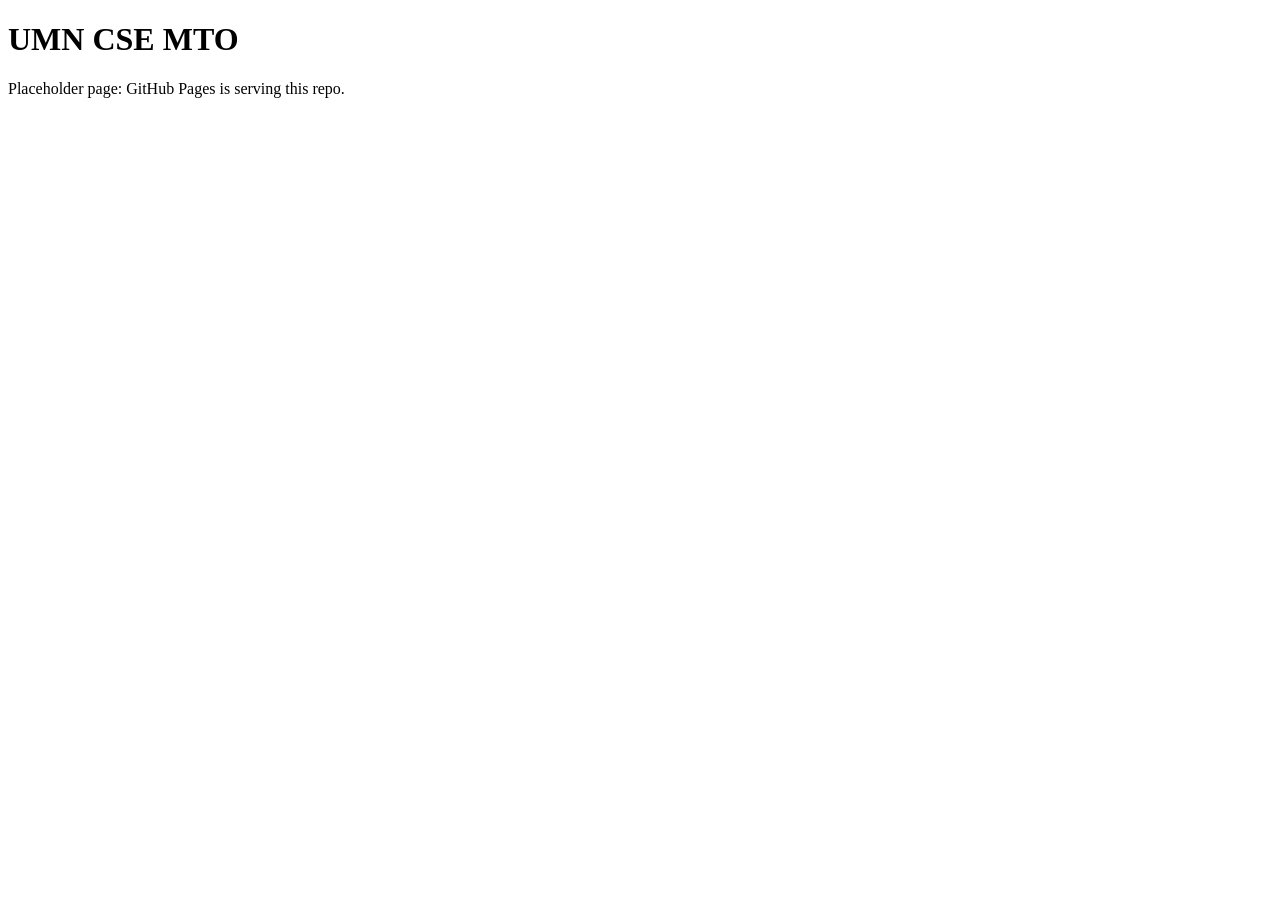
==== index.html @ dc413b87 "Minimal GitHub Pages site: plain index.html, .nojekyll, CLAUDE.md Co-Authored-By: Claude Opus 5.5 (1" ====
<!doctype html>
<html lang="en">
<head>
  <meta charset="utf-8">
  <meta name="viewport" content="width=device-width, initial-scale=1">
  <title>UMN CSE MTO</title>
</head>
<body>
  <h1>UMN CSE MTO</h1>
  <p>Placeholder page: GitHub Pages is serving this repo.</p>
</body>
</html>
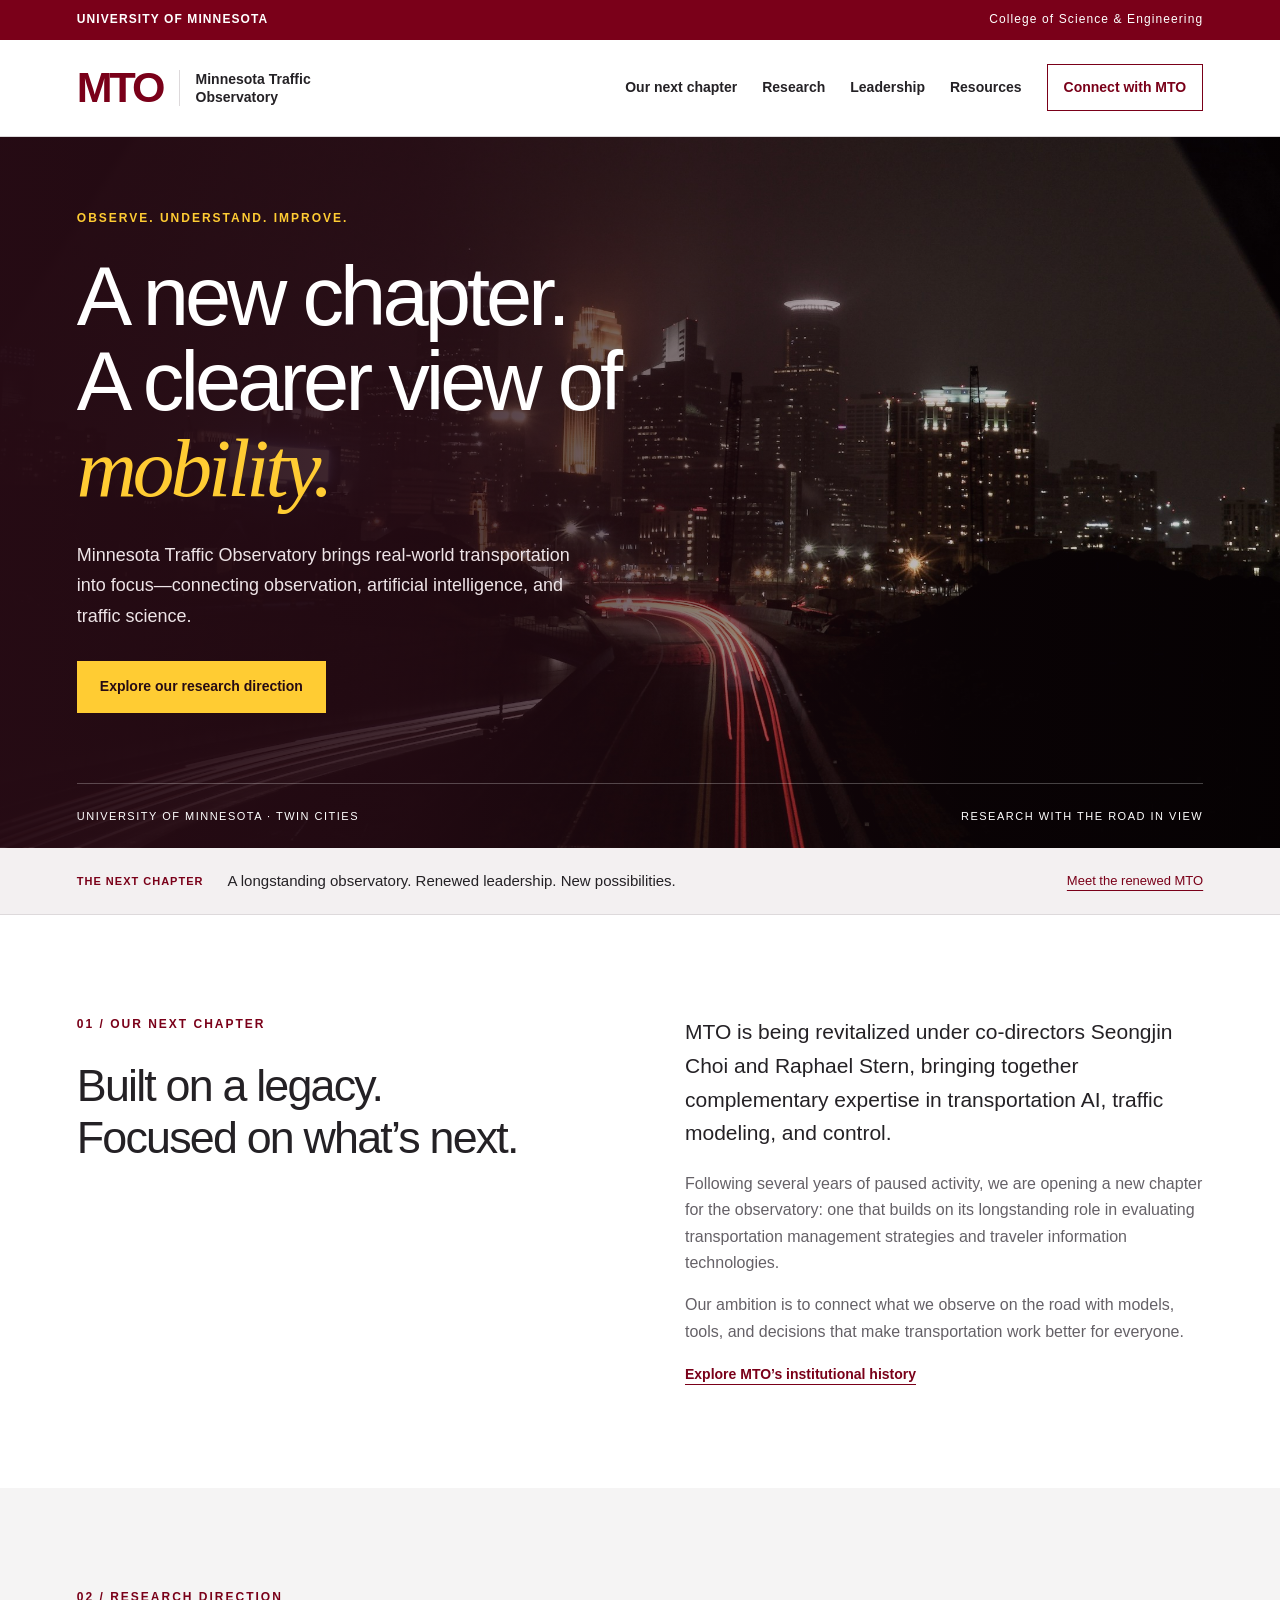
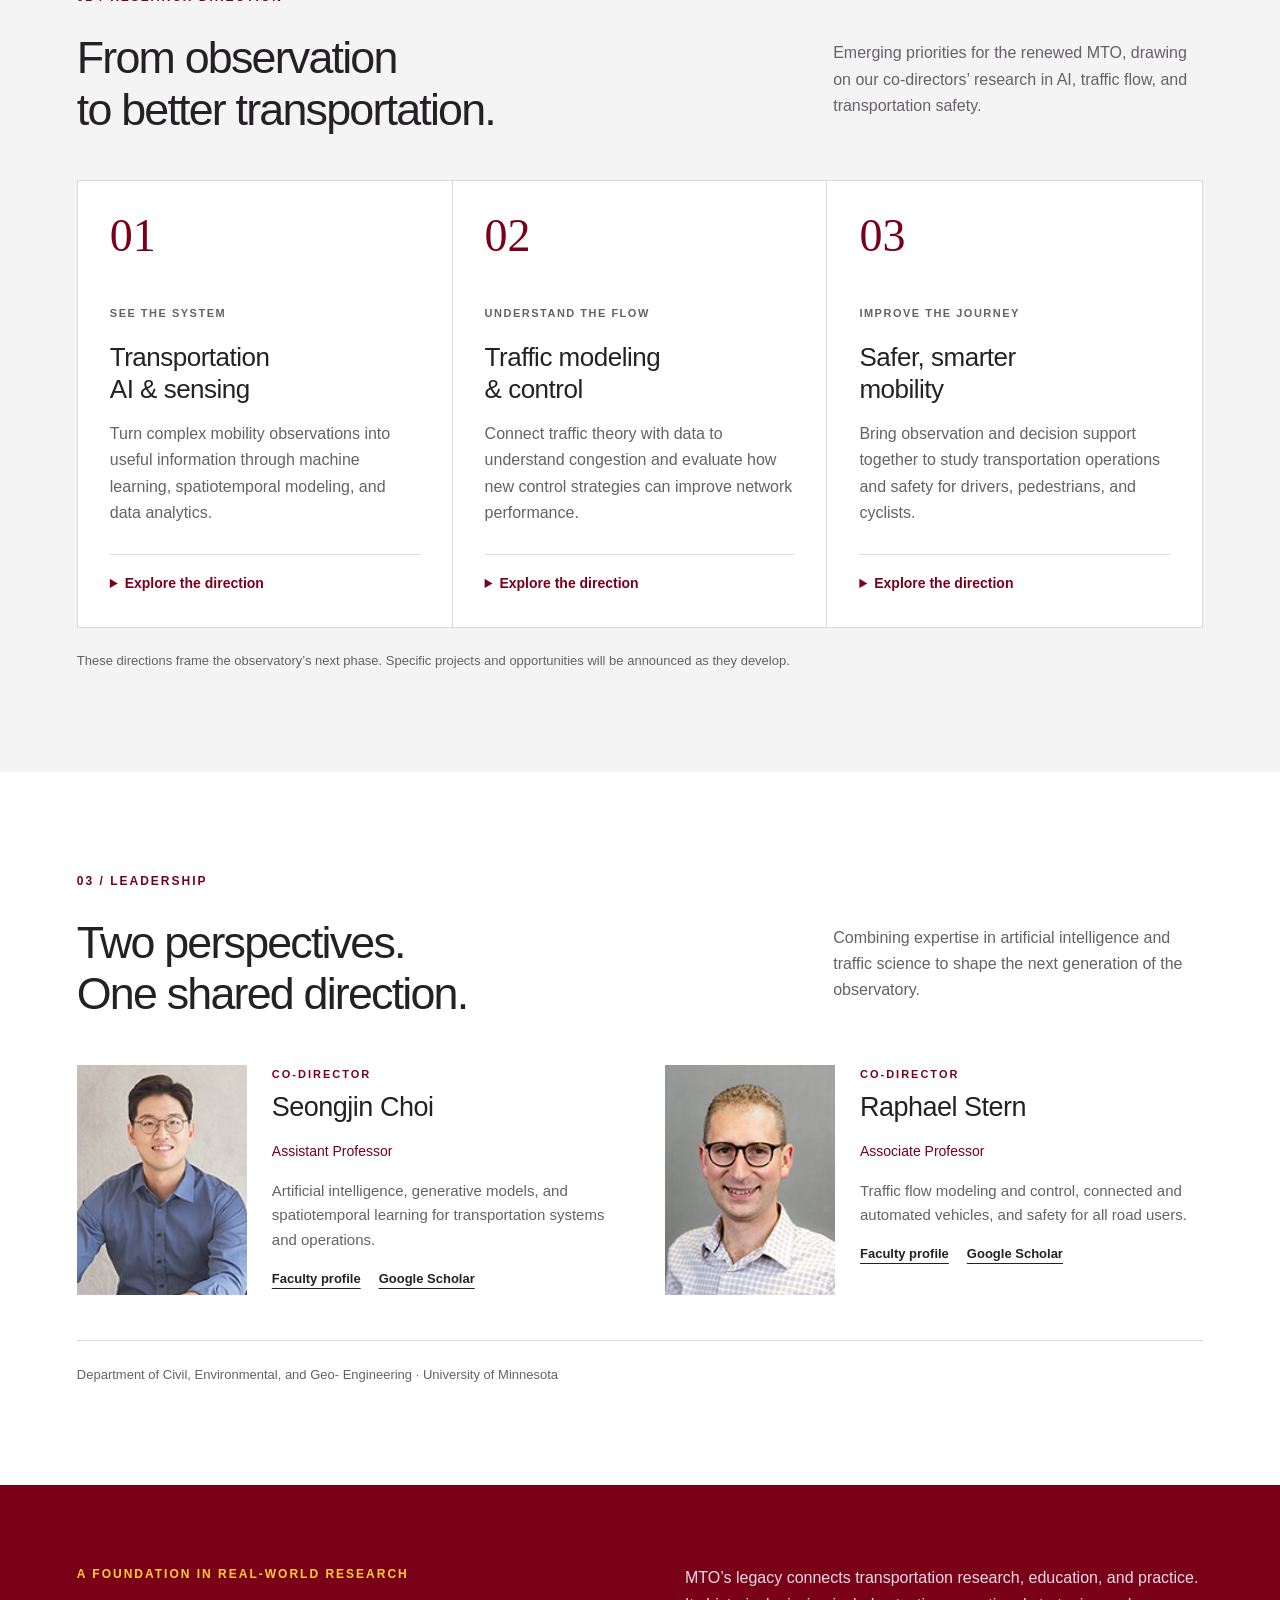
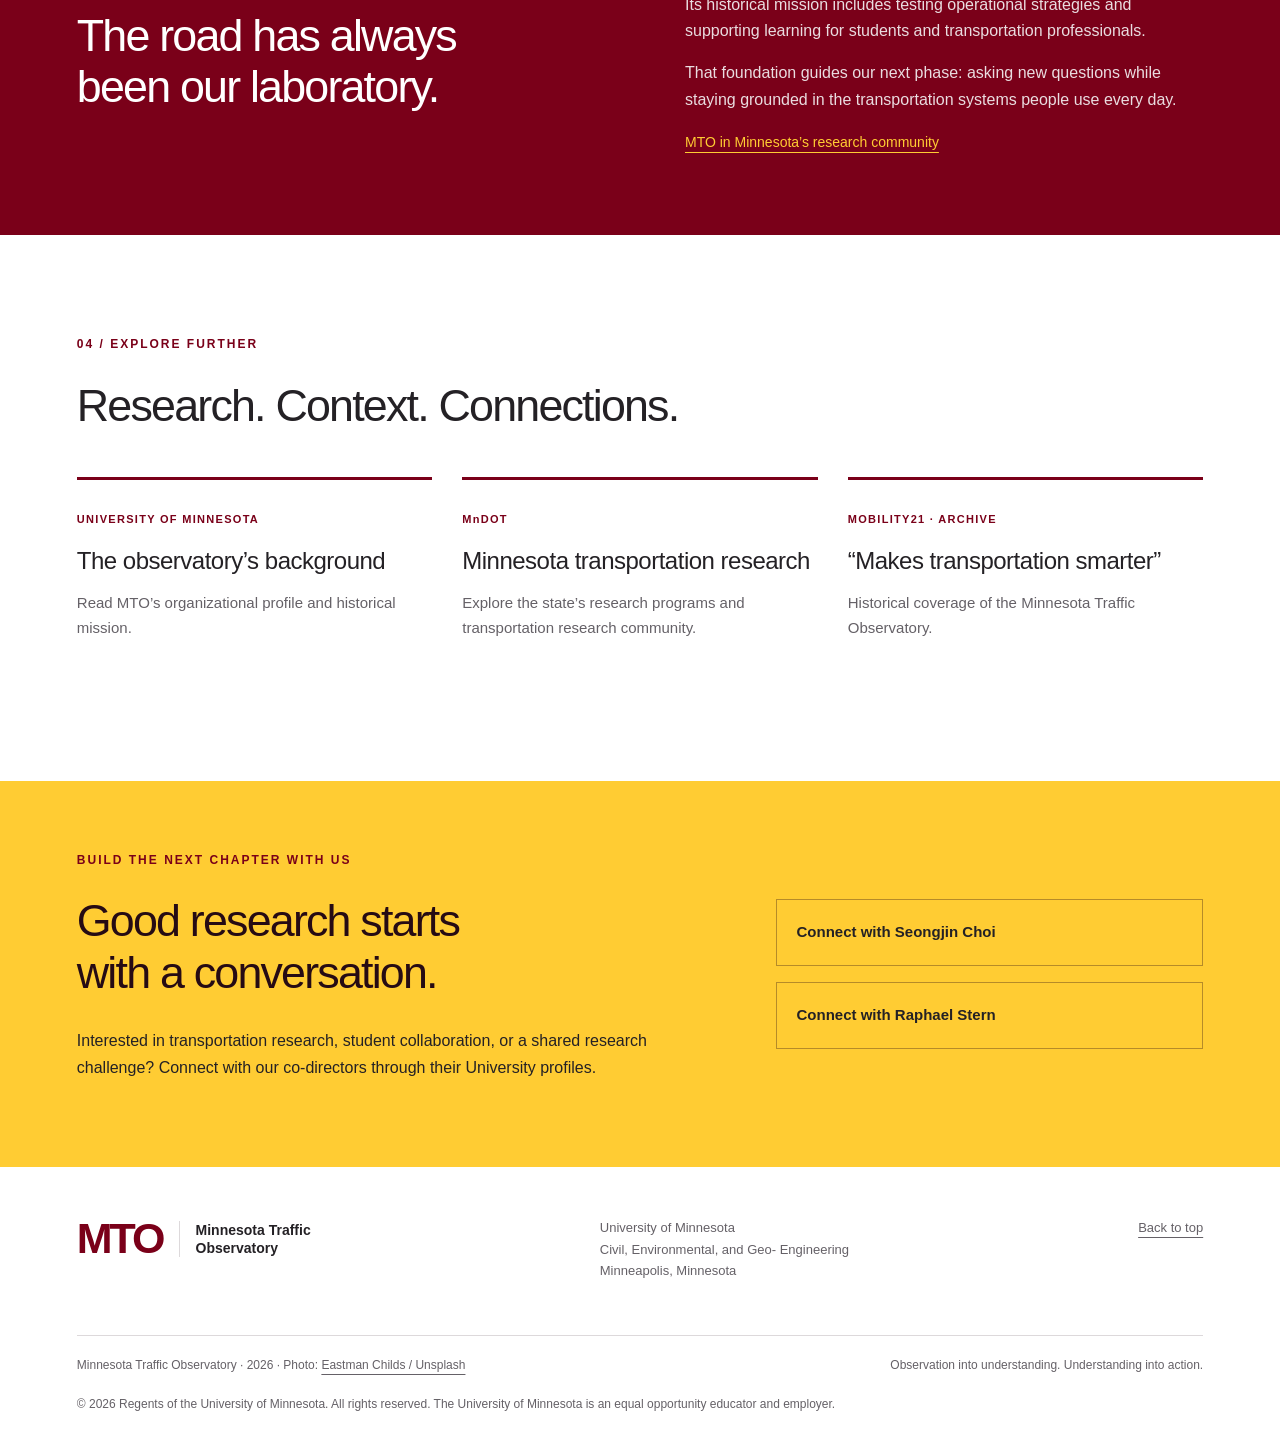
==== commit 82c49172: "Build Minnesota Traffic Observatory site from MTO-source Replace placeholder page with the MTO-sourc" ====
--- a/index.html
+++ b/index.html
@@ -1,12 +1,13 @@
 <!doctype html>
-<html lang="en">
-<head>
-  <meta charset="utf-8">
-  <meta name="viewport" content="width=device-width, initial-scale=1">
-  <title>UMN CSE MTO</title>
-</head>
-<body>
-  <h1>UMN CSE MTO</h1>
-  <p>Placeholder page: GitHub Pages is serving this repo.</p>
-</body>
-</html>
+<html lang="en"><head><meta charset="utf-8"><meta name="viewport" content="width=device-width,initial-scale=1"><title>Minnesota Traffic Observatory | University of Minnesota</title><meta name="description" content="A new chapter for the Minnesota Traffic Observatory. Connecting transportation observation, artificial intelligence, and traffic control under co-directors Seongjin Choi and Raphael Stern."><link rel="icon" type="image/svg+xml" href="data:image/svg+xml,%3Csvg xmlns='http://www.w3.org/2000/svg' viewBox='0 0 32 32'%3E%3Crect width='32' height='32' rx='5' fill='%237a0019'/%3E%3Cpath d='M8 24V8l8 10 8-10v16' fill='none' stroke='%23ffcc33' stroke-width='4'/%3E%3C/svg%3E"><link rel="stylesheet" href="style.css"></head>
+<body><a class="skip" href="#main">Skip to content</a><div class="university"><div class="wrap"><a href="https://twin-cities.umn.edu/">UNIVERSITY OF MINNESOTA</a><span>College of Science &amp; Engineering</span></div></div>
+<header><div class="wrap nav"><a class="brand" href="#"><b>MTO</b><span>Minnesota Traffic<br>Observatory</span></a><button class="menu" aria-expanded="false" aria-controls="navigation">Menu</button><nav id="navigation" aria-label="Main navigation"><a href="#about">Our next chapter</a><a href="#research">Research</a><a href="#people">Leadership</a><a href="#resources">Resources</a><a class="nav-contact" href="#connect">Connect with MTO</a></nav></div></header>
+<main id="main"><section class="hero"><div class="hero-visual" aria-hidden="true"></div><div class="wrap hero-inner"><p class="eyebrow gold">OBSERVE. UNDERSTAND. IMPROVE.</p><h1>A new chapter.<br>A clearer view of<br><em>mobility.</em></h1><p class="hero-copy">Minnesota Traffic Observatory brings real-world transportation into focus—connecting observation, artificial intelligence, and traffic science.</p><a class="button gold-button" href="#research">Explore our research direction</a><div class="hero-bottom"><span>UNIVERSITY OF MINNESOTA · TWIN CITIES</span><span>RESEARCH WITH THE ROAD IN VIEW</span></div></div></section>
+<div class="chapter-strip"><div class="wrap"><span class="chapter-tag">THE NEXT CHAPTER</span><p>A longstanding observatory. Renewed leadership. New possibilities.</p><a href="#about">Meet the renewed MTO</a></div></div>
+<section id="about" class="section wrap about"><div><p class="eyebrow">01 / OUR NEXT CHAPTER</p><h2>Built on a legacy.<br>Focused on what’s next.</h2></div><div class="about-copy"><p class="lead">MTO is being revitalized under co-directors Seongjin Choi and Raphael Stern, bringing together complementary expertise in transportation AI, traffic modeling, and control.</p><p>Following several years of paused activity, we are opening a new chapter for the observatory: one that builds on its longstanding role in evaluating transportation management strategies and traveler information technologies.</p><p>Our ambition is to connect what we observe on the road with models, tools, and decisions that make transportation work better for everyone.</p><a class="text-link" href="https://experts.umn.edu/en/organisations/minnesota-traffic-observatory/">Explore MTO’s institutional history</a></div></section>
+<section id="research" class="research section"><div class="wrap"><div class="section-heading"><div><p class="eyebrow">02 / RESEARCH DIRECTION</p><h2>From observation<br>to better transportation.</h2></div><p>Emerging priorities for the renewed MTO, drawing on our co-directors’ research in AI, traffic flow, and transportation safety.</p></div><div class="research-grid"><article><span class="number">01</span><span class="topic">SEE THE SYSTEM</span><h3>Transportation<br>AI &amp; sensing</h3><p>Turn complex mobility observations into useful information through machine learning, spatiotemporal modeling, and data analytics.</p><details><summary>Explore the direction</summary><p>Potential initiatives include learning from heterogeneous transportation data, estimating network conditions, and developing reliable AI tools for traffic monitoring.</p></details></article><article><span class="number">02</span><span class="topic">UNDERSTAND THE FLOW</span><h3>Traffic modeling<br>&amp; control</h3><p>Connect traffic theory with data to understand congestion and evaluate how new control strategies can improve network performance.</p><details><summary>Explore the direction</summary><p>Potential initiatives include data-informed traffic models, congestion mitigation, and evaluation of connected and automated vehicle strategies.</p></details></article><article><span class="number">03</span><span class="topic">IMPROVE THE JOURNEY</span><h3>Safer, smarter<br>mobility</h3><p>Bring observation and decision support together to study transportation operations and safety for drivers, pedestrians, and cyclists.</p><details><summary>Explore the direction</summary><p>Potential initiatives include multimodal safety analysis, evaluation of operational strategies, and practical tools to support transportation agencies.</p></details></article></div><p class="research-note">These directions frame the observatory’s next phase. Specific projects and opportunities will be announced as they develop.</p></div></section>
+<section id="people" class="section wrap"><div class="section-heading"><div><p class="eyebrow">03 / LEADERSHIP</p><h2>Two perspectives.<br>One shared direction.</h2></div><p>Combining expertise in artificial intelligence and traffic science to shape the next generation of the observatory.</p></div><div class="people"><article class="person"><div class="portrait"><img src="assets/choi.jpg" alt="Seongjin Choi" loading="lazy"></div><div class="person-info"><p class="eyebrow">CO-DIRECTOR</p><h3>Seongjin Choi</h3><p class="position">Assistant Professor</p><p>Artificial intelligence, generative models, and spatiotemporal learning for transportation systems and operations.</p><div class="person-links"><a href="https://www.cts.umn.edu/programs-people/scholars/seongjin-choi">Faculty profile</a><a href="https://scholar.google.com/citations?user=tyLWFk4AAAAJ&amp;hl=en">Google Scholar</a></div></div></article><article class="person"><div class="portrait"><img src="assets/stern.png" alt="Raphael Stern" loading="lazy"></div><div class="person-info"><p class="eyebrow">CO-DIRECTOR</p><h3>Raphael Stern</h3><p class="position">Associate Professor</p><p>Traffic flow modeling and control, connected and automated vehicles, and safety for all road users.</p><div class="person-links"><a href="https://www.cts.umn.edu/programs-people/scholars/raphael-stern">Faculty profile</a><a href="https://scholar.google.com/citations?user=Xs29rb4AAAAJ&amp;hl=en">Google Scholar</a></div></div></article></div><p class="department">Department of Civil, Environmental, and Geo- Engineering · University of Minnesota</p></section>
+<section class="legacy"><div class="wrap legacy-inner"><div><p class="eyebrow gold">A FOUNDATION IN REAL-WORLD RESEARCH</p><h2>The road has always<br>been our laboratory.</h2></div><div><p>MTO’s legacy connects transportation research, education, and practice. Its historical mission includes testing operational strategies and supporting learning for students and transportation professionals.</p><p>That foundation guides our next phase: asking new questions while staying grounded in the transportation systems people use every day.</p><a class="light-link" href="https://www.dot.state.mn.us/research.html">MTO in Minnesota’s research community</a></div></div></section>
+<section id="resources" class="section wrap"><div class="section-heading"><div><p class="eyebrow">04 / EXPLORE FURTHER</p><h2>Research. Context. Connections.</h2></div></div><div class="resources"><a href="https://experts.umn.edu/en/organisations/minnesota-traffic-observatory/"><span>UNIVERSITY OF MINNESOTA</span><h3>The observatory’s background</h3><p>Read MTO’s organizational profile and historical mission.</p></a><a href="https://www.dot.state.mn.us/research.html"><span>MnDOT</span><h3>Minnesota transportation research</h3><p>Explore the state’s research programs and transportation research community.</p></a><a href="https://mobility21.cmu.edu/minnesota-traffic-observatory-makes-transportation-smarter/"><span>MOBILITY21 · ARCHIVE</span><h3>“Makes transportation smarter”</h3><p>Historical coverage of the Minnesota Traffic Observatory.</p></a></div></section>
+<section id="connect" class="connect"><div class="wrap connect-inner"><div><p class="eyebrow">BUILD THE NEXT CHAPTER WITH US</p><h2>Good research starts<br>with a conversation.</h2><p>Interested in transportation research, student collaboration, or a shared research challenge? Connect with our co-directors through their University profiles.</p></div><div class="contact-links"><a href="https://www.cts.umn.edu/programs-people/scholars/seongjin-choi">Connect with Seongjin Choi</a><a href="https://www.cts.umn.edu/programs-people/scholars/raphael-stern">Connect with Raphael Stern</a></div></div></section></main>
+<footer><div class="wrap footer-top"><a class="brand" href="#"><b>MTO</b><span>Minnesota Traffic<br>Observatory</span></a><p>University of Minnesota<br>Civil, Environmental, and Geo- Engineering<br>Minneapolis, Minnesota</p><a href="#main">Back to top</a></div><div class="wrap footer-bottom"><span>Minnesota Traffic Observatory · 2026 · Photo: <a href="https://unsplash.com/photos/timelapse-photography-of-buildings-1KxFbJs9gss">Eastman Childs / Unsplash</a></span><span>Observation into understanding. Understanding into action.</span></div><p class="wrap footer-legal">&copy; 2026 Regents of the University of Minnesota. All rights reserved. The University of Minnesota is an equal opportunity educator and employer.</p></footer><script src="script.js"></script></body></html>
--- a/style.css
+++ b/style.css
@@ -0,0 +1,2 @@
+:root{--maroon:#7a0019;--dark:#260b14;--gold:#ffcc33;--ink:#242125;--muted:#656167;--line:#ddd9db;--pale:#f5f4f4}*{box-sizing:border-box}html{scroll-behavior:smooth;scroll-padding-top:110px}body{margin:0;color:var(--ink);font-family:Arial,Helvetica,sans-serif;font-size:16px;line-height:1.65}a{color:inherit;text-underline-offset:5px}a:focus-visible,button:focus-visible,summary:focus-visible{outline:3px solid #d39c00;outline-offset:5px}.wrap{width:min(1280px,88%);margin:auto}.university{background:var(--maroon);color:#fff;font-size:12px;letter-spacing:1.1px}.university .wrap{display:flex;justify-content:space-between;padding:10px 0}.university a{text-decoration:none;font-weight:bold}header{background:#fff;position:sticky;top:0;z-index:20;border-bottom:1px solid var(--line)}.nav{display:flex;align-items:center;justify-content:space-between;min-height:96px;gap:24px}.brand{display:flex;align-items:center;gap:16px;text-decoration:none}.brand b{font-size:43px;line-height:1;letter-spacing:-3px;color:var(--maroon)}.brand b span{font-size:24px;color:#b28400;margin-left:3px}.brand>span{font-size:14px;line-height:1.3;font-weight:600;border-left:1px solid var(--line);padding-left:16px}nav{display:flex;align-items:center;gap:25px;font-size:14px;font-weight:600}nav a{text-decoration:none}nav a:hover{color:var(--maroon)}.nav-contact{border:1px solid var(--maroon);padding:11px 16px;color:var(--maroon)}.menu{display:none}.hero{position:relative;background:var(--dark);color:white;overflow:hidden}.hero-visual{position:absolute;inset:0;background:linear-gradient(90deg,rgba(38,11,20,.98) 0%,rgba(38,11,20,.87) 32%,rgba(38,11,20,.25) 75%,rgba(38,11,20,.15)),url("assets/hero.jpg");background-size:cover;background-position:center 70%}.hero-inner{position:relative;padding-top:72px}.eyebrow{font-size:12px;font-weight:bold;letter-spacing:2px;margin:0 0 25px;color:var(--maroon)}.gold{color:var(--gold)}h1,h2,h3,p{margin-top:0}h1{font-size:clamp(54px,6.5vw,90px);font-weight:500;letter-spacing:-4px;line-height:1.03;margin-bottom:28px}h1 em{font-family:Georgia,serif;font-weight:400;color:var(--gold)}.hero-copy{max-width:520px;font-size:18px;color:#eee4e7;line-height:1.7}.button{display:inline-block;text-decoration:none;padding:14px 23px;font-weight:bold;font-size:14px;margin-top:12px}.gold-button{background:var(--gold);color:var(--dark)}.button:hover{background:#ffdb68}.hero-bottom{margin-top:70px;display:flex;justify-content:space-between;border-top:1px solid #ffffff40;padding:23px 0;font-size:11px;letter-spacing:1.5px}.chapter-strip{background:#f3f0f1;border-bottom:1px solid var(--line)}.chapter-strip .wrap{display:flex;gap:24px;align-items:center;padding:21px 0}.chapter-tag{font-size:11px;font-weight:bold;letter-spacing:1px;color:var(--maroon);flex-shrink:0}.chapter-strip p{margin:0;font-size:15px}.chapter-strip a{margin-left:auto;font-size:13px;white-space:nowrap;color:var(--maroon)}.section{padding-top:100px;padding-bottom:100px}h2{font-size:clamp(33px,3.5vw,48px);font-weight:500;letter-spacing:-1.8px;line-height:1.15;margin-bottom:30px}.about{display:grid;grid-template-columns:1fr 1fr;gap:90px}.lead{font-size:21px;line-height:1.6}.about-copy>p:not(.lead){color:var(--muted)}.text-link{font-size:14px;font-weight:bold;color:var(--maroon)}.research{background:var(--pale)}.section-heading{display:flex;justify-content:space-between;gap:70px;align-items:end;margin-bottom:45px}.section-heading>p{max-width:370px;color:var(--muted)}.section-heading h2{margin-bottom:0}.research-grid{display:grid;grid-template-columns:repeat(3,1fr);background:#fff;border:1px solid var(--line)}.research-grid article{padding:32px;border-right:1px solid var(--line)}.research-grid article:last-child{border:0}.number{display:block;font-size:46px;font-family:Georgia,serif;color:var(--maroon);line-height:1;margin-bottom:40px}.topic{font-size:11px;font-weight:bold;letter-spacing:1.5px;color:var(--muted)}h3{font-size:26px;line-height:1.25;letter-spacing:-.5px;font-weight:500;margin:15px 0}.research-grid article>p{color:var(--muted);font-size:16px}details{margin-top:28px;border-top:1px solid var(--line);padding-top:17px}summary{cursor:pointer;font-size:14px;font-weight:bold;color:var(--maroon)}details p{font-size:15px;margin:16px 0 0;color:var(--muted)}.research-note{font-size:13px;color:var(--muted);margin:22px 0 0}.people{display:grid;grid-template-columns:1fr 1fr;gap:50px}.person{display:grid;grid-template-columns:170px 1fr;gap:25px}.portrait{height:230px;background:#e7e5e6;overflow:hidden}.portrait img{width:100%;height:100%;object-fit:cover;object-position:center top}.person-info .eyebrow{margin:0 0 8px;font-size:11px}.person h3{margin-top:0;font-size:27px}.position{font-size:14px;color:var(--maroon);margin-bottom:16px}.person-info>p:not(.eyebrow):not(.position){font-size:15px;color:var(--muted)}.person-links{display:flex;gap:18px;font-size:13px;font-weight:bold}.department{margin:45px 0 0;padding-top:23px;border-top:1px solid var(--line);font-size:13px;color:var(--muted)}.legacy{background:var(--maroon);color:white;padding:80px 0}.legacy-inner{display:grid;grid-template-columns:1fr 1fr;gap:90px}.legacy p:not(.eyebrow){color:#eadce0}.light-link{font-size:14px;color:var(--gold)}.resources{display:grid;grid-template-columns:repeat(3,1fr);gap:30px}.resources>a{text-decoration:none;border-top:3px solid var(--maroon);padding:25px 0}.resources>a:hover h3{text-decoration:underline}.resources span{font-size:11px;letter-spacing:1.3px;color:var(--maroon);font-weight:bold}.resources h3{font-size:24px}.resources p{color:var(--muted);font-size:15px}.connect{background:var(--gold);padding:70px 0}.connect-inner{display:grid;grid-template-columns:1.4fr 1fr;gap:100px;align-items:center}.connect h2{color:var(--dark)}.connect p:not(.eyebrow){max-width:580px}.contact-links{display:grid;gap:16px}.contact-links a{padding:20px;border:1px solid #260b1455;text-decoration:none;font-size:15px;font-weight:bold}.contact-links a:hover{background:#ffffff40}footer{padding:50px 0 0}.footer-top{display:flex;justify-content:space-between;align-items:start;gap:30px}.footer-top p,.footer-top>a:last-child{font-size:13px;color:var(--muted)}.footer-bottom{border-top:1px solid var(--line);margin-top:40px;padding:20px 0;display:flex;justify-content:space-between;font-size:12px;color:var(--muted)}.skip{position:fixed;top:-100px;left:15px;z-index:100;background:white;padding:10px}.skip:focus{top:10px}@media(min-width:1500px){.hero-inner{padding-top:90px}}@media(max-width:1050px){nav{gap:14px}.brand>span{display:none}.people{gap:30px}.person{grid-template-columns:130px 1fr}.portrait{height:190px}.about,.legacy-inner{gap:45px}.connect-inner{gap:40px}}@media(max-width:760px){.wrap{width:88%}.university .wrap>span{display:none}.nav{min-height:78px}.brand>span{display:block}.brand b{font-size:35px}.menu{display:block;border:1px solid var(--line);background:#fff;padding:10px 15px;color:var(--maroon);font:inherit;font-size:14px}nav{display:none;position:absolute;top:78px;left:0;right:0;background:#fff;padding:25px 6%;box-shadow:0 10px 20px #0001}nav.open{display:flex;flex-direction:column;align-items:stretch;gap:20px}.hero-inner{padding-top:50px}h1{font-size:57px;letter-spacing:-2.5px}.hero-copy{font-size:17px}.hero-bottom{margin-top:48px;font-size:10px}.hero-bottom span:last-child{display:none}.chapter-strip .wrap{display:block}.chapter-tag{display:block;margin-bottom:8px}.chapter-strip p{margin-bottom:8px}.section{padding-top:65px;padding-bottom:65px}.about,.legacy-inner,.connect-inner{grid-template-columns:1fr;gap:20px}.section-heading{display:block;margin-bottom:30px}.section-heading>p{margin-top:24px;max-width:none}.research-grid{grid-template-columns:1fr}.research-grid article{border-right:0;border-bottom:1px solid var(--line)}.number{margin-bottom:25px}.people{grid-template-columns:1fr;gap:40px}.person{grid-template-columns:120px 1fr;gap:20px}.portrait{height:170px}.person h3{font-size:25px}.person-links{flex-wrap:wrap;gap:12px}.resources{grid-template-columns:1fr;gap:12px}.legacy{padding:60px 0}.connect{padding:55px 0}.footer-top{flex-wrap:wrap}.footer-bottom{display:block}.footer-bottom span{display:block;margin-top:8px}}@media(prefers-reduced-motion:reduce){html{scroll-behavior:auto}}
+.footer-legal{font-size:12px;color:var(--muted);margin:0 auto;padding:0 0 24px}
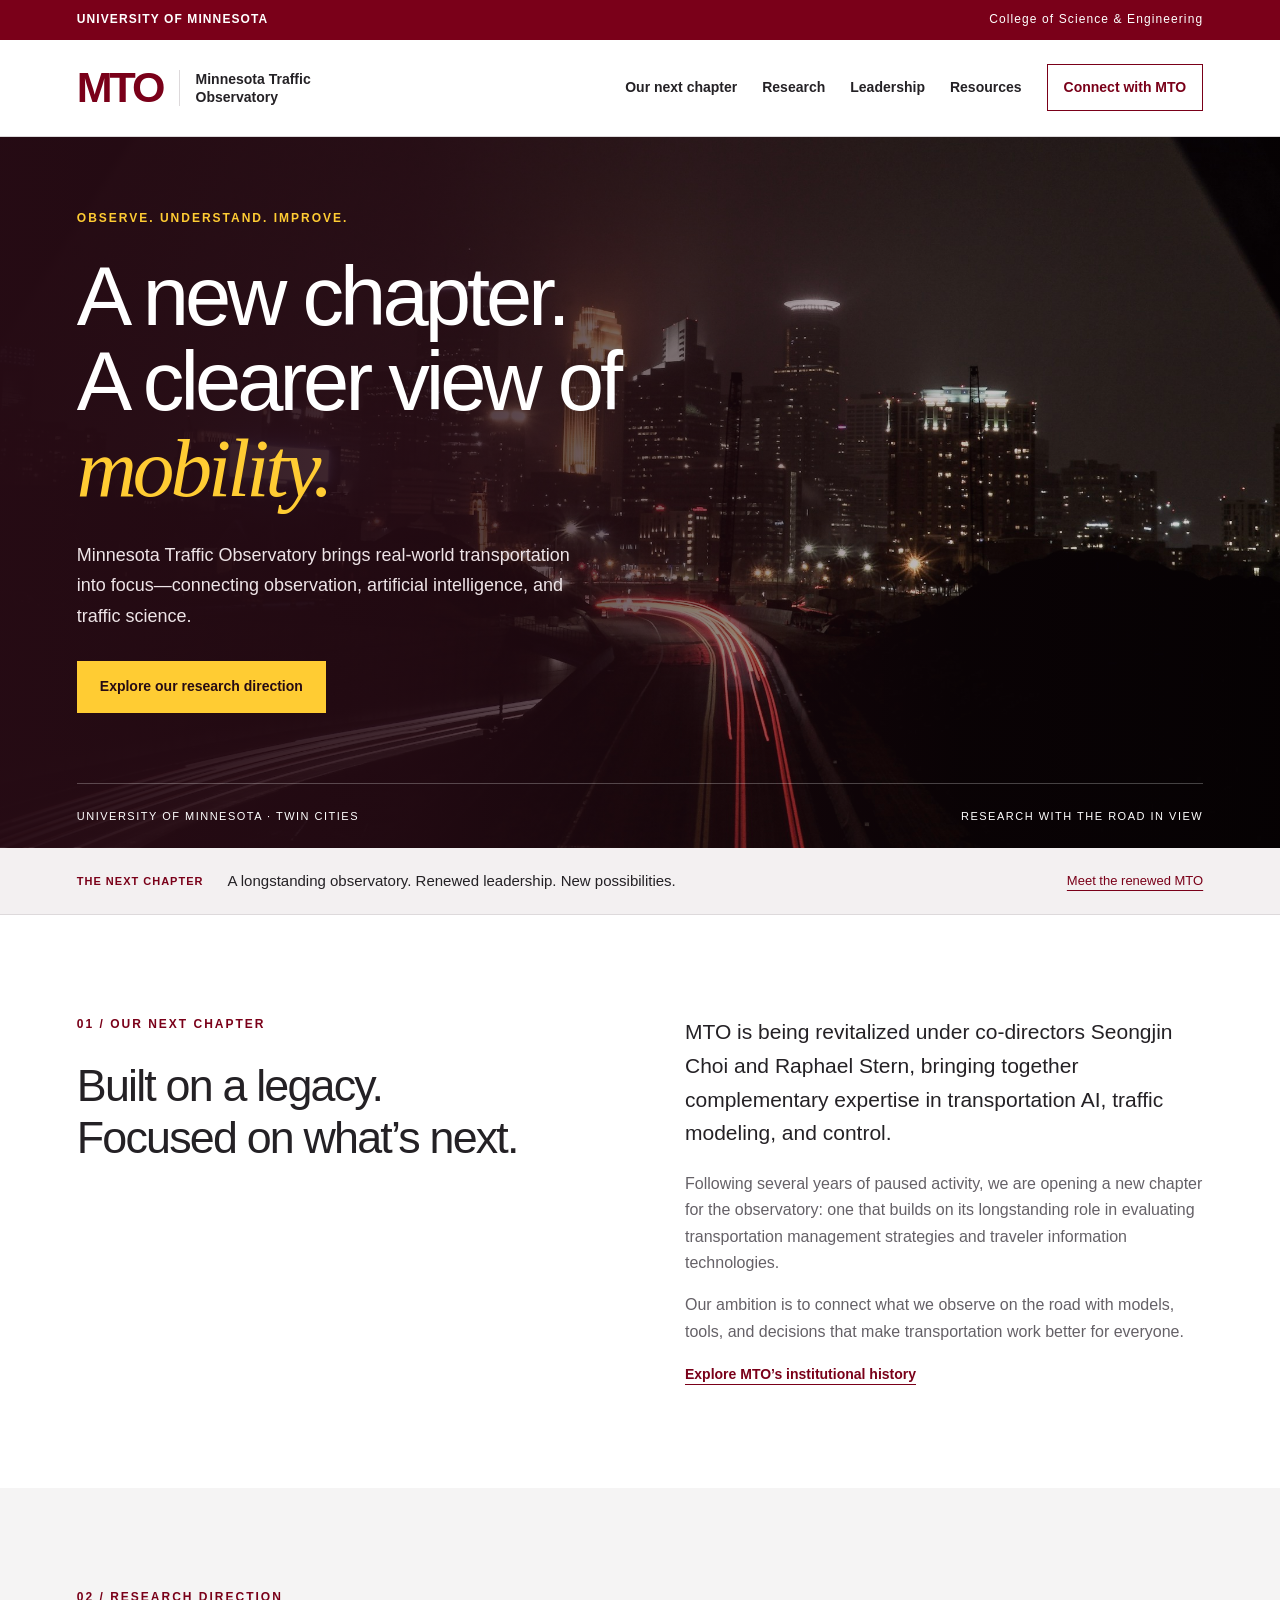
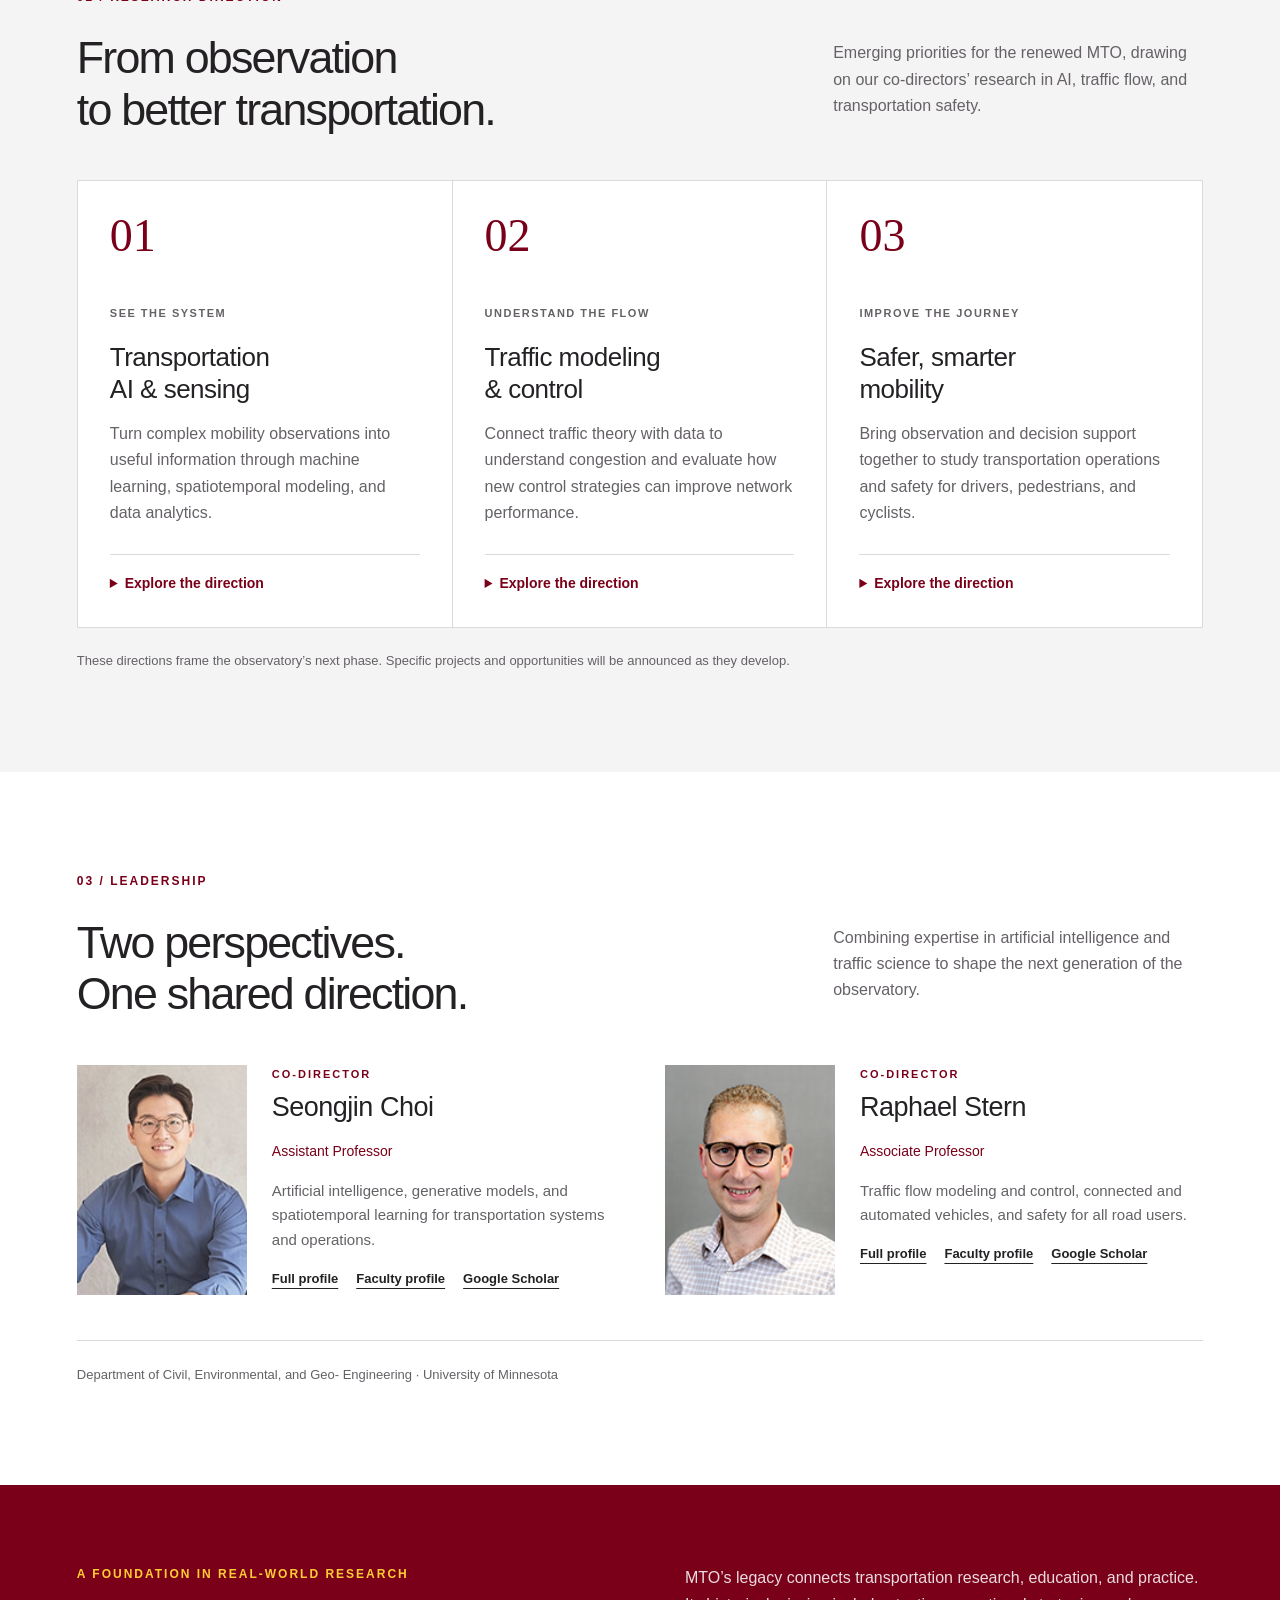
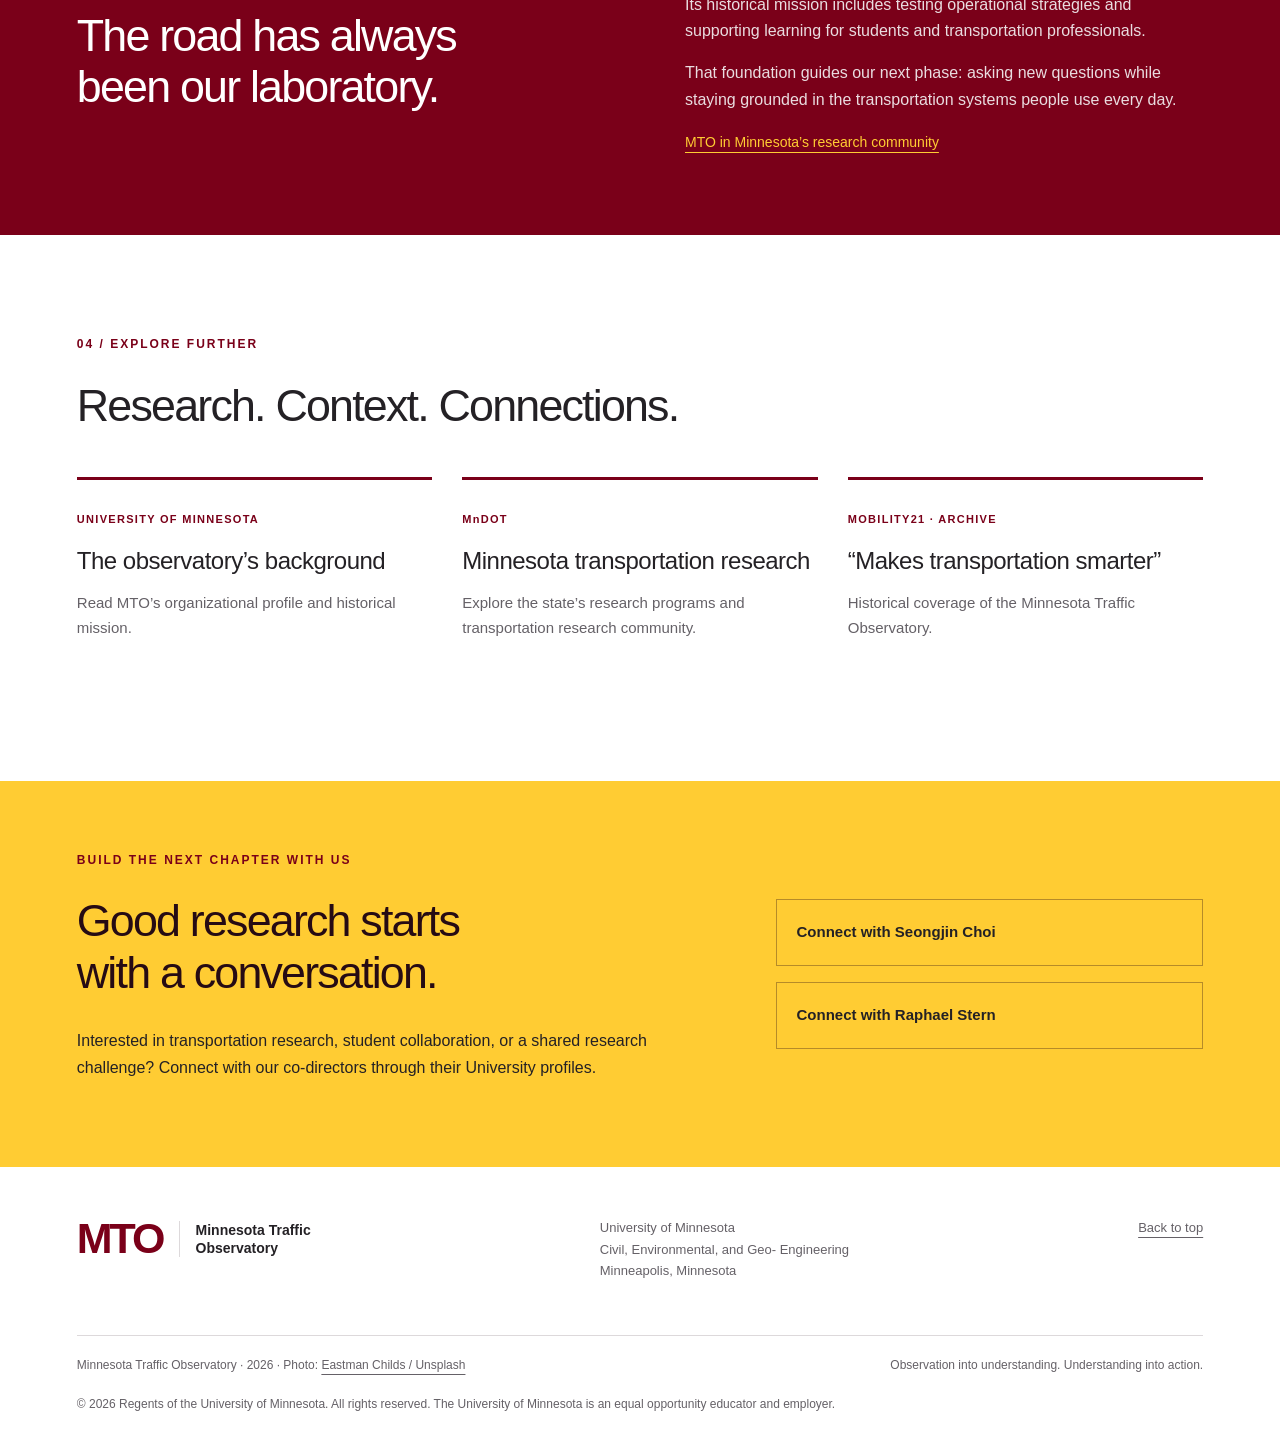
==== commit d0049a8b: "Add co-director profile pages for Seongjin Choi and Raphael Stern Choi content adapted from choi-seo" ====
--- a/index.html
+++ b/index.html
@@ -6,7 +6,7 @@
 <div class="chapter-strip"><div class="wrap"><span class="chapter-tag">THE NEXT CHAPTER</span><p>A longstanding observatory. Renewed leadership. New possibilities.</p><a href="#about">Meet the renewed MTO</a></div></div>
 <section id="about" class="section wrap about"><div><p class="eyebrow">01 / OUR NEXT CHAPTER</p><h2>Built on a legacy.<br>Focused on what’s next.</h2></div><div class="about-copy"><p class="lead">MTO is being revitalized under co-directors Seongjin Choi and Raphael Stern, bringing together complementary expertise in transportation AI, traffic modeling, and control.</p><p>Following several years of paused activity, we are opening a new chapter for the observatory: one that builds on its longstanding role in evaluating transportation management strategies and traveler information technologies.</p><p>Our ambition is to connect what we observe on the road with models, tools, and decisions that make transportation work better for everyone.</p><a class="text-link" href="https://experts.umn.edu/en/organisations/minnesota-traffic-observatory/">Explore MTO’s institutional history</a></div></section>
 <section id="research" class="research section"><div class="wrap"><div class="section-heading"><div><p class="eyebrow">02 / RESEARCH DIRECTION</p><h2>From observation<br>to better transportation.</h2></div><p>Emerging priorities for the renewed MTO, drawing on our co-directors’ research in AI, traffic flow, and transportation safety.</p></div><div class="research-grid"><article><span class="number">01</span><span class="topic">SEE THE SYSTEM</span><h3>Transportation<br>AI &amp; sensing</h3><p>Turn complex mobility observations into useful information through machine learning, spatiotemporal modeling, and data analytics.</p><details><summary>Explore the direction</summary><p>Potential initiatives include learning from heterogeneous transportation data, estimating network conditions, and developing reliable AI tools for traffic monitoring.</p></details></article><article><span class="number">02</span><span class="topic">UNDERSTAND THE FLOW</span><h3>Traffic modeling<br>&amp; control</h3><p>Connect traffic theory with data to understand congestion and evaluate how new control strategies can improve network performance.</p><details><summary>Explore the direction</summary><p>Potential initiatives include data-informed traffic models, congestion mitigation, and evaluation of connected and automated vehicle strategies.</p></details></article><article><span class="number">03</span><span class="topic">IMPROVE THE JOURNEY</span><h3>Safer, smarter<br>mobility</h3><p>Bring observation and decision support together to study transportation operations and safety for drivers, pedestrians, and cyclists.</p><details><summary>Explore the direction</summary><p>Potential initiatives include multimodal safety analysis, evaluation of operational strategies, and practical tools to support transportation agencies.</p></details></article></div><p class="research-note">These directions frame the observatory’s next phase. Specific projects and opportunities will be announced as they develop.</p></div></section>
-<section id="people" class="section wrap"><div class="section-heading"><div><p class="eyebrow">03 / LEADERSHIP</p><h2>Two perspectives.<br>One shared direction.</h2></div><p>Combining expertise in artificial intelligence and traffic science to shape the next generation of the observatory.</p></div><div class="people"><article class="person"><div class="portrait"><img src="assets/choi.jpg" alt="Seongjin Choi" loading="lazy"></div><div class="person-info"><p class="eyebrow">CO-DIRECTOR</p><h3>Seongjin Choi</h3><p class="position">Assistant Professor</p><p>Artificial intelligence, generative models, and spatiotemporal learning for transportation systems and operations.</p><div class="person-links"><a href="https://www.cts.umn.edu/programs-people/scholars/seongjin-choi">Faculty profile</a><a href="https://scholar.google.com/citations?user=tyLWFk4AAAAJ&amp;hl=en">Google Scholar</a></div></div></article><article class="person"><div class="portrait"><img src="assets/stern.png" alt="Raphael Stern" loading="lazy"></div><div class="person-info"><p class="eyebrow">CO-DIRECTOR</p><h3>Raphael Stern</h3><p class="position">Associate Professor</p><p>Traffic flow modeling and control, connected and automated vehicles, and safety for all road users.</p><div class="person-links"><a href="https://www.cts.umn.edu/programs-people/scholars/raphael-stern">Faculty profile</a><a href="https://scholar.google.com/citations?user=Xs29rb4AAAAJ&amp;hl=en">Google Scholar</a></div></div></article></div><p class="department">Department of Civil, Environmental, and Geo- Engineering · University of Minnesota</p></section>
+<section id="people" class="section wrap"><div class="section-heading"><div><p class="eyebrow">03 / LEADERSHIP</p><h2>Two perspectives.<br>One shared direction.</h2></div><p>Combining expertise in artificial intelligence and traffic science to shape the next generation of the observatory.</p></div><div class="people"><article class="person"><div class="portrait"><img src="assets/choi.jpg" alt="Seongjin Choi" loading="lazy"></div><div class="person-info"><p class="eyebrow">CO-DIRECTOR</p><h3>Seongjin Choi</h3><p class="position">Assistant Professor</p><p>Artificial intelligence, generative models, and spatiotemporal learning for transportation systems and operations.</p><div class="person-links"><a href="people/choi.html">Full profile</a><a href="https://www.cts.umn.edu/programs-people/scholars/seongjin-choi">Faculty profile</a><a href="https://scholar.google.com/citations?user=tyLWFk4AAAAJ&amp;hl=en">Google Scholar</a></div></div></article><article class="person"><div class="portrait"><img src="assets/stern.png" alt="Raphael Stern" loading="lazy"></div><div class="person-info"><p class="eyebrow">CO-DIRECTOR</p><h3>Raphael Stern</h3><p class="position">Associate Professor</p><p>Traffic flow modeling and control, connected and automated vehicles, and safety for all road users.</p><div class="person-links"><a href="people/stern.html">Full profile</a><a href="https://www.cts.umn.edu/programs-people/scholars/raphael-stern">Faculty profile</a><a href="https://scholar.google.com/citations?user=Xs29rb4AAAAJ&amp;hl=en">Google Scholar</a></div></div></article></div><p class="department">Department of Civil, Environmental, and Geo- Engineering · University of Minnesota</p></section>
 <section class="legacy"><div class="wrap legacy-inner"><div><p class="eyebrow gold">A FOUNDATION IN REAL-WORLD RESEARCH</p><h2>The road has always<br>been our laboratory.</h2></div><div><p>MTO’s legacy connects transportation research, education, and practice. Its historical mission includes testing operational strategies and supporting learning for students and transportation professionals.</p><p>That foundation guides our next phase: asking new questions while staying grounded in the transportation systems people use every day.</p><a class="light-link" href="https://www.dot.state.mn.us/research.html">MTO in Minnesota’s research community</a></div></div></section>
 <section id="resources" class="section wrap"><div class="section-heading"><div><p class="eyebrow">04 / EXPLORE FURTHER</p><h2>Research. Context. Connections.</h2></div></div><div class="resources"><a href="https://experts.umn.edu/en/organisations/minnesota-traffic-observatory/"><span>UNIVERSITY OF MINNESOTA</span><h3>The observatory’s background</h3><p>Read MTO’s organizational profile and historical mission.</p></a><a href="https://www.dot.state.mn.us/research.html"><span>MnDOT</span><h3>Minnesota transportation research</h3><p>Explore the state’s research programs and transportation research community.</p></a><a href="https://mobility21.cmu.edu/minnesota-traffic-observatory-makes-transportation-smarter/"><span>MOBILITY21 · ARCHIVE</span><h3>“Makes transportation smarter”</h3><p>Historical coverage of the Minnesota Traffic Observatory.</p></a></div></section>
 <section id="connect" class="connect"><div class="wrap connect-inner"><div><p class="eyebrow">BUILD THE NEXT CHAPTER WITH US</p><h2>Good research starts<br>with a conversation.</h2><p>Interested in transportation research, student collaboration, or a shared research challenge? Connect with our co-directors through their University profiles.</p></div><div class="contact-links"><a href="https://www.cts.umn.edu/programs-people/scholars/seongjin-choi">Connect with Seongjin Choi</a><a href="https://www.cts.umn.edu/programs-people/scholars/raphael-stern">Connect with Raphael Stern</a></div></div></section></main>
--- a/style.css
+++ b/style.css
@@ -1,2 +1,3 @@
 :root{--maroon:#7a0019;--dark:#260b14;--gold:#ffcc33;--ink:#242125;--muted:#656167;--line:#ddd9db;--pale:#f5f4f4}*{box-sizing:border-box}html{scroll-behavior:smooth;scroll-padding-top:110px}body{margin:0;color:var(--ink);font-family:Arial,Helvetica,sans-serif;font-size:16px;line-height:1.65}a{color:inherit;text-underline-offset:5px}a:focus-visible,button:focus-visible,summary:focus-visible{outline:3px solid #d39c00;outline-offset:5px}.wrap{width:min(1280px,88%);margin:auto}.university{background:var(--maroon);color:#fff;font-size:12px;letter-spacing:1.1px}.university .wrap{display:flex;justify-content:space-between;padding:10px 0}.university a{text-decoration:none;font-weight:bold}header{background:#fff;position:sticky;top:0;z-index:20;border-bottom:1px solid var(--line)}.nav{display:flex;align-items:center;justify-content:space-between;min-height:96px;gap:24px}.brand{display:flex;align-items:center;gap:16px;text-decoration:none}.brand b{font-size:43px;line-height:1;letter-spacing:-3px;color:var(--maroon)}.brand b span{font-size:24px;color:#b28400;margin-left:3px}.brand>span{font-size:14px;line-height:1.3;font-weight:600;border-left:1px solid var(--line);padding-left:16px}nav{display:flex;align-items:center;gap:25px;font-size:14px;font-weight:600}nav a{text-decoration:none}nav a:hover{color:var(--maroon)}.nav-contact{border:1px solid var(--maroon);padding:11px 16px;color:var(--maroon)}.menu{display:none}.hero{position:relative;background:var(--dark);color:white;overflow:hidden}.hero-visual{position:absolute;inset:0;background:linear-gradient(90deg,rgba(38,11,20,.98) 0%,rgba(38,11,20,.87) 32%,rgba(38,11,20,.25) 75%,rgba(38,11,20,.15)),url("assets/hero.jpg");background-size:cover;background-position:center 70%}.hero-inner{position:relative;padding-top:72px}.eyebrow{font-size:12px;font-weight:bold;letter-spacing:2px;margin:0 0 25px;color:var(--maroon)}.gold{color:var(--gold)}h1,h2,h3,p{margin-top:0}h1{font-size:clamp(54px,6.5vw,90px);font-weight:500;letter-spacing:-4px;line-height:1.03;margin-bottom:28px}h1 em{font-family:Georgia,serif;font-weight:400;color:var(--gold)}.hero-copy{max-width:520px;font-size:18px;color:#eee4e7;line-height:1.7}.button{display:inline-block;text-decoration:none;padding:14px 23px;font-weight:bold;font-size:14px;margin-top:12px}.gold-button{background:var(--gold);color:var(--dark)}.button:hover{background:#ffdb68}.hero-bottom{margin-top:70px;display:flex;justify-content:space-between;border-top:1px solid #ffffff40;padding:23px 0;font-size:11px;letter-spacing:1.5px}.chapter-strip{background:#f3f0f1;border-bottom:1px solid var(--line)}.chapter-strip .wrap{display:flex;gap:24px;align-items:center;padding:21px 0}.chapter-tag{font-size:11px;font-weight:bold;letter-spacing:1px;color:var(--maroon);flex-shrink:0}.chapter-strip p{margin:0;font-size:15px}.chapter-strip a{margin-left:auto;font-size:13px;white-space:nowrap;color:var(--maroon)}.section{padding-top:100px;padding-bottom:100px}h2{font-size:clamp(33px,3.5vw,48px);font-weight:500;letter-spacing:-1.8px;line-height:1.15;margin-bottom:30px}.about{display:grid;grid-template-columns:1fr 1fr;gap:90px}.lead{font-size:21px;line-height:1.6}.about-copy>p:not(.lead){color:var(--muted)}.text-link{font-size:14px;font-weight:bold;color:var(--maroon)}.research{background:var(--pale)}.section-heading{display:flex;justify-content:space-between;gap:70px;align-items:end;margin-bottom:45px}.section-heading>p{max-width:370px;color:var(--muted)}.section-heading h2{margin-bottom:0}.research-grid{display:grid;grid-template-columns:repeat(3,1fr);background:#fff;border:1px solid var(--line)}.research-grid article{padding:32px;border-right:1px solid var(--line)}.research-grid article:last-child{border:0}.number{display:block;font-size:46px;font-family:Georgia,serif;color:var(--maroon);line-height:1;margin-bottom:40px}.topic{font-size:11px;font-weight:bold;letter-spacing:1.5px;color:var(--muted)}h3{font-size:26px;line-height:1.25;letter-spacing:-.5px;font-weight:500;margin:15px 0}.research-grid article>p{color:var(--muted);font-size:16px}details{margin-top:28px;border-top:1px solid var(--line);padding-top:17px}summary{cursor:pointer;font-size:14px;font-weight:bold;color:var(--maroon)}details p{font-size:15px;margin:16px 0 0;color:var(--muted)}.research-note{font-size:13px;color:var(--muted);margin:22px 0 0}.people{display:grid;grid-template-columns:1fr 1fr;gap:50px}.person{display:grid;grid-template-columns:170px 1fr;gap:25px}.portrait{height:230px;background:#e7e5e6;overflow:hidden}.portrait img{width:100%;height:100%;object-fit:cover;object-position:center top}.person-info .eyebrow{margin:0 0 8px;font-size:11px}.person h3{margin-top:0;font-size:27px}.position{font-size:14px;color:var(--maroon);margin-bottom:16px}.person-info>p:not(.eyebrow):not(.position){font-size:15px;color:var(--muted)}.person-links{display:flex;gap:18px;font-size:13px;font-weight:bold}.department{margin:45px 0 0;padding-top:23px;border-top:1px solid var(--line);font-size:13px;color:var(--muted)}.legacy{background:var(--maroon);color:white;padding:80px 0}.legacy-inner{display:grid;grid-template-columns:1fr 1fr;gap:90px}.legacy p:not(.eyebrow){color:#eadce0}.light-link{font-size:14px;color:var(--gold)}.resources{display:grid;grid-template-columns:repeat(3,1fr);gap:30px}.resources>a{text-decoration:none;border-top:3px solid var(--maroon);padding:25px 0}.resources>a:hover h3{text-decoration:underline}.resources span{font-size:11px;letter-spacing:1.3px;color:var(--maroon);font-weight:bold}.resources h3{font-size:24px}.resources p{color:var(--muted);font-size:15px}.connect{background:var(--gold);padding:70px 0}.connect-inner{display:grid;grid-template-columns:1.4fr 1fr;gap:100px;align-items:center}.connect h2{color:var(--dark)}.connect p:not(.eyebrow){max-width:580px}.contact-links{display:grid;gap:16px}.contact-links a{padding:20px;border:1px solid #260b1455;text-decoration:none;font-size:15px;font-weight:bold}.contact-links a:hover{background:#ffffff40}footer{padding:50px 0 0}.footer-top{display:flex;justify-content:space-between;align-items:start;gap:30px}.footer-top p,.footer-top>a:last-child{font-size:13px;color:var(--muted)}.footer-bottom{border-top:1px solid var(--line);margin-top:40px;padding:20px 0;display:flex;justify-content:space-between;font-size:12px;color:var(--muted)}.skip{position:fixed;top:-100px;left:15px;z-index:100;background:white;padding:10px}.skip:focus{top:10px}@media(min-width:1500px){.hero-inner{padding-top:90px}}@media(max-width:1050px){nav{gap:14px}.brand>span{display:none}.people{gap:30px}.person{grid-template-columns:130px 1fr}.portrait{height:190px}.about,.legacy-inner{gap:45px}.connect-inner{gap:40px}}@media(max-width:760px){.wrap{width:88%}.university .wrap>span{display:none}.nav{min-height:78px}.brand>span{display:block}.brand b{font-size:35px}.menu{display:block;border:1px solid var(--line);background:#fff;padding:10px 15px;color:var(--maroon);font:inherit;font-size:14px}nav{display:none;position:absolute;top:78px;left:0;right:0;background:#fff;padding:25px 6%;box-shadow:0 10px 20px #0001}nav.open{display:flex;flex-direction:column;align-items:stretch;gap:20px}.hero-inner{padding-top:50px}h1{font-size:57px;letter-spacing:-2.5px}.hero-copy{font-size:17px}.hero-bottom{margin-top:48px;font-size:10px}.hero-bottom span:last-child{display:none}.chapter-strip .wrap{display:block}.chapter-tag{display:block;margin-bottom:8px}.chapter-strip p{margin-bottom:8px}.section{padding-top:65px;padding-bottom:65px}.about,.legacy-inner,.connect-inner{grid-template-columns:1fr;gap:20px}.section-heading{display:block;margin-bottom:30px}.section-heading>p{margin-top:24px;max-width:none}.research-grid{grid-template-columns:1fr}.research-grid article{border-right:0;border-bottom:1px solid var(--line)}.number{margin-bottom:25px}.people{grid-template-columns:1fr;gap:40px}.person{grid-template-columns:120px 1fr;gap:20px}.portrait{height:170px}.person h3{font-size:25px}.person-links{flex-wrap:wrap;gap:12px}.resources{grid-template-columns:1fr;gap:12px}.legacy{padding:60px 0}.connect{padding:55px 0}.footer-top{flex-wrap:wrap}.footer-bottom{display:block}.footer-bottom span{display:block;margin-top:8px}}@media(prefers-reduced-motion:reduce){html{scroll-behavior:auto}}
 .footer-legal{font-size:12px;color:var(--muted);margin:0 auto;padding:0 0 24px}
+.profile-head{padding:70px 0 40px;border-bottom:1px solid var(--line)}.profile-head h1{color:var(--dark);font-size:clamp(44px,5vw,68px);letter-spacing:-2.5px;margin-bottom:14px}.profile-head .lead{max-width:760px;color:var(--muted);font-size:19px}.profile{display:grid;grid-template-columns:1fr 260px;gap:70px;padding-top:55px;padding-bottom:80px}.profile h2{font-size:28px;letter-spacing:-.5px;font-weight:500;margin:40px 0 14px}.profile h2:first-child{margin-top:0}.profile ul{padding-left:18px;color:var(--muted)}.profile li{margin-bottom:8px}.profile li strong{color:var(--ink)}.facts img{width:200px;display:block;margin-bottom:22px}.facts dl{font-size:14px;margin:0 0 20px}.facts dt{font-size:11px;font-weight:bold;letter-spacing:1.3px;color:var(--maroon);margin-top:14px}.facts dd{margin:2px 0 0}.facts a{display:block;font-size:14px;font-weight:bold;color:var(--maroon);margin-bottom:8px}.back{font-size:14px;font-weight:bold;color:var(--maroon)}@media(max-width:760px){.profile{grid-template-columns:1fr;gap:30px}.facts{order:-1}}
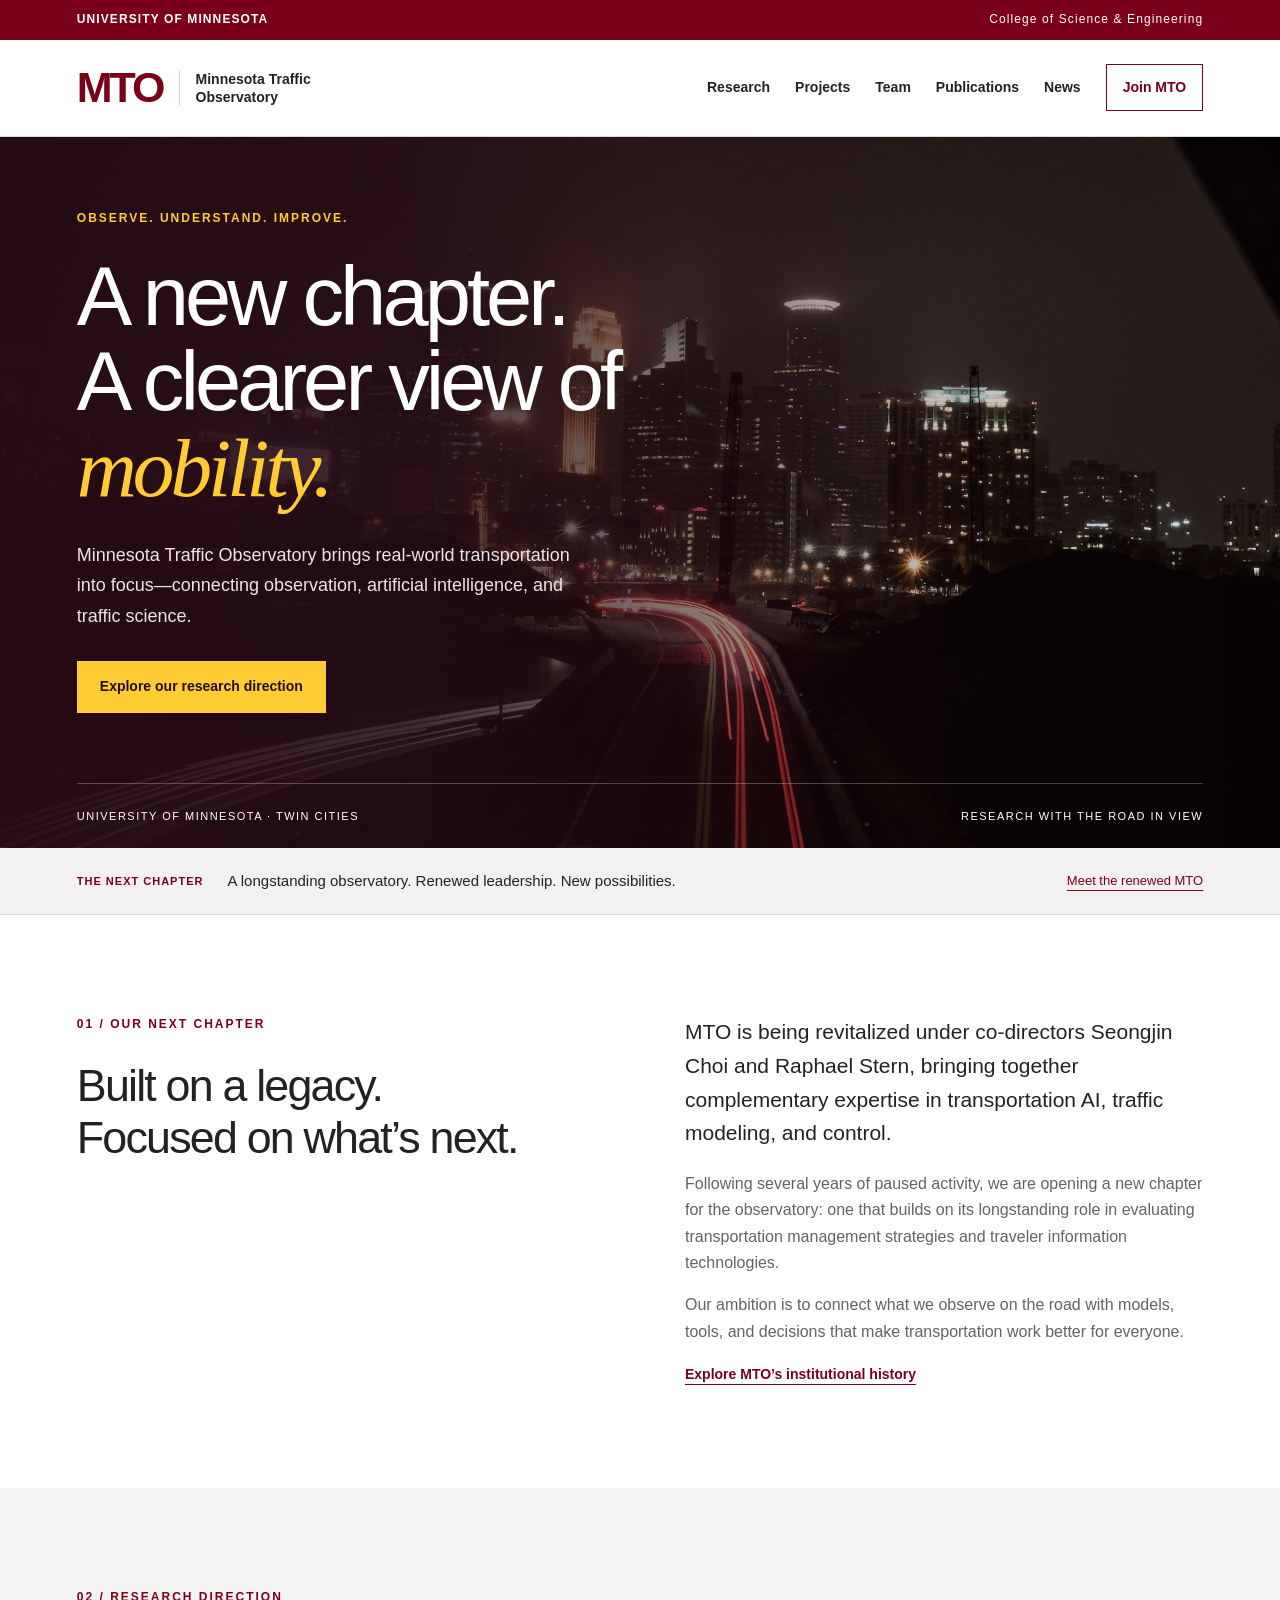
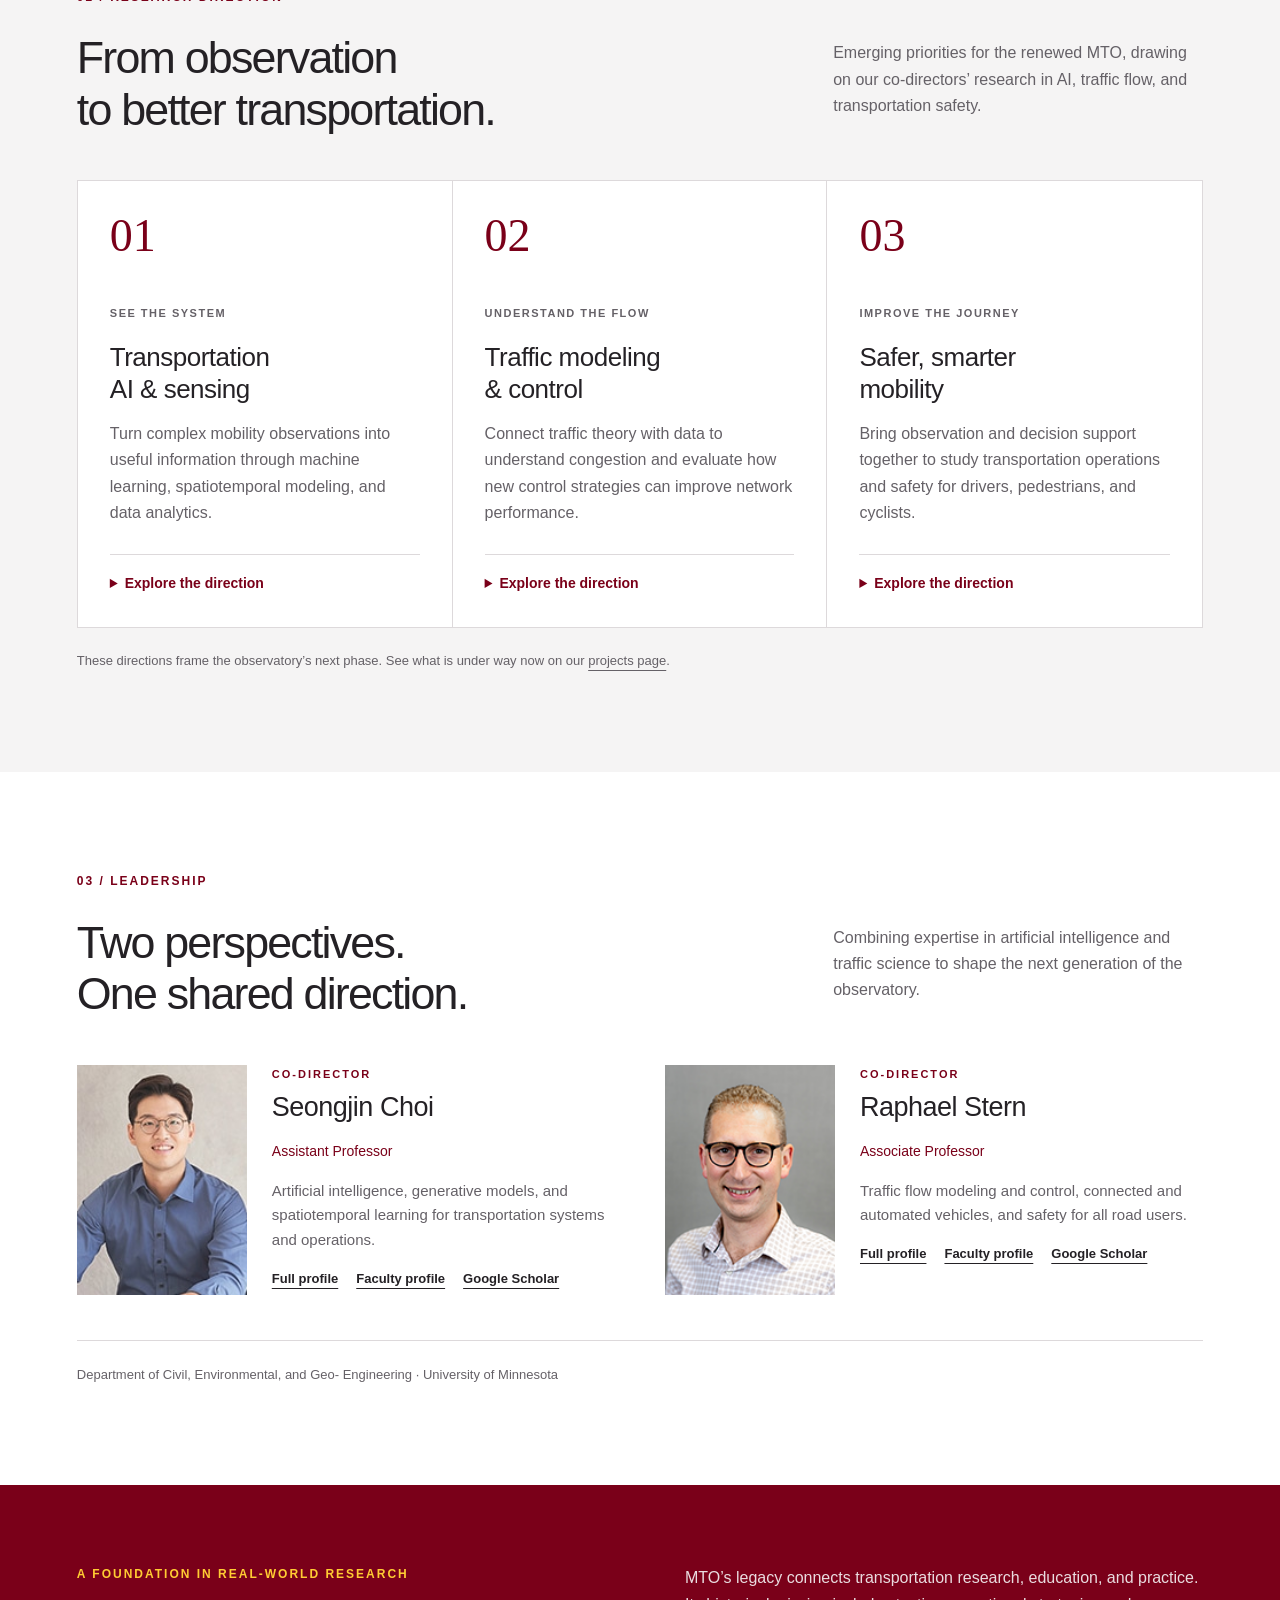
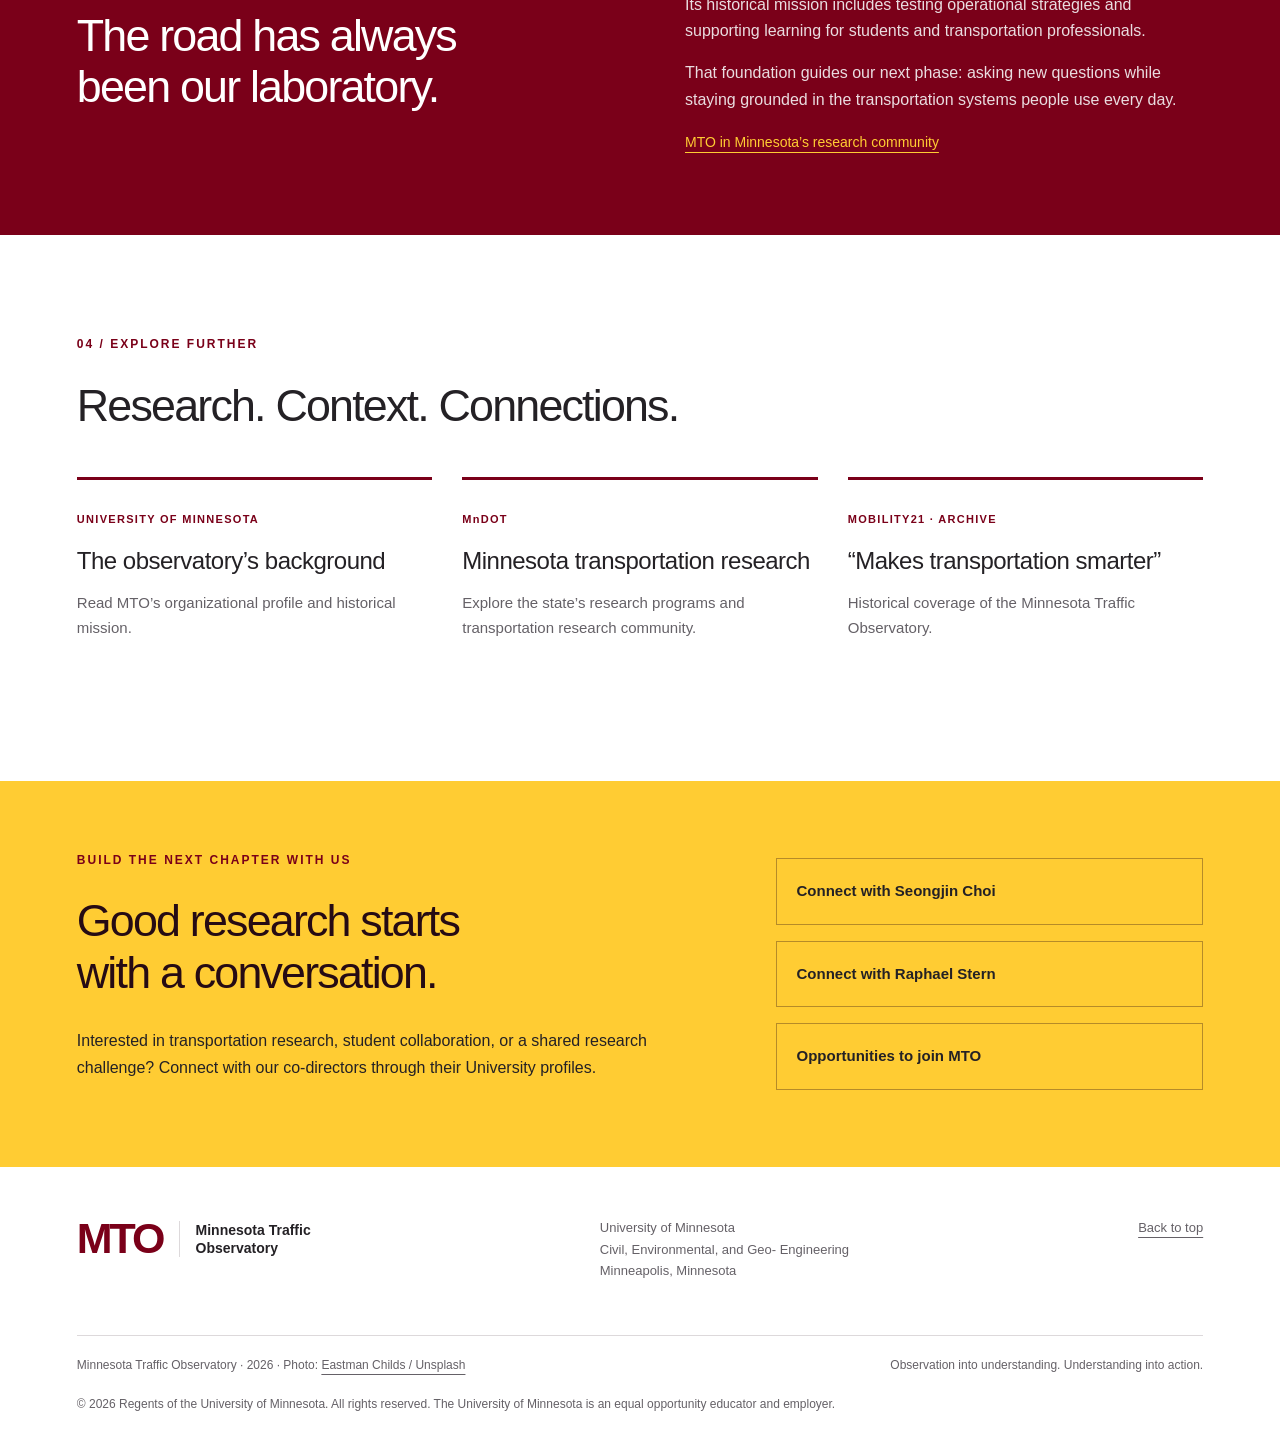
==== commit 823ea44f: "Add Projects, Team, Publications, News, and Join pages Content from both co-director groups: Choi-gr" ====
--- a/index.html
+++ b/index.html
@@ -1,13 +1,13 @@
 <!doctype html>
 <html lang="en"><head><meta charset="utf-8"><meta name="viewport" content="width=device-width,initial-scale=1"><title>Minnesota Traffic Observatory | University of Minnesota</title><meta name="description" content="A new chapter for the Minnesota Traffic Observatory. Connecting transportation observation, artificial intelligence, and traffic control under co-directors Seongjin Choi and Raphael Stern."><link rel="icon" type="image/svg+xml" href="data:image/svg+xml,%3Csvg xmlns='http://www.w3.org/2000/svg' viewBox='0 0 32 32'%3E%3Crect width='32' height='32' rx='5' fill='%237a0019'/%3E%3Cpath d='M8 24V8l8 10 8-10v16' fill='none' stroke='%23ffcc33' stroke-width='4'/%3E%3C/svg%3E"><link rel="stylesheet" href="style.css"></head>
 <body><a class="skip" href="#main">Skip to content</a><div class="university"><div class="wrap"><a href="https://twin-cities.umn.edu/">UNIVERSITY OF MINNESOTA</a><span>College of Science &amp; Engineering</span></div></div>
-<header><div class="wrap nav"><a class="brand" href="#"><b>MTO</b><span>Minnesota Traffic<br>Observatory</span></a><button class="menu" aria-expanded="false" aria-controls="navigation">Menu</button><nav id="navigation" aria-label="Main navigation"><a href="#about">Our next chapter</a><a href="#research">Research</a><a href="#people">Leadership</a><a href="#resources">Resources</a><a class="nav-contact" href="#connect">Connect with MTO</a></nav></div></header>
+<header><div class="wrap nav"><a class="brand" href="#"><b>MTO</b><span>Minnesota Traffic<br>Observatory</span></a><button class="menu" aria-expanded="false" aria-controls="navigation">Menu</button><nav id="navigation" aria-label="Main navigation"><a href="#research">Research</a><a href="projects.html">Projects</a><a href="team.html">Team</a><a href="publications.html">Publications</a><a href="news.html">News</a><a class="nav-contact" href="join.html">Join MTO</a></nav></div></header>
 <main id="main"><section class="hero"><div class="hero-visual" aria-hidden="true"></div><div class="wrap hero-inner"><p class="eyebrow gold">OBSERVE. UNDERSTAND. IMPROVE.</p><h1>A new chapter.<br>A clearer view of<br><em>mobility.</em></h1><p class="hero-copy">Minnesota Traffic Observatory brings real-world transportation into focus—connecting observation, artificial intelligence, and traffic science.</p><a class="button gold-button" href="#research">Explore our research direction</a><div class="hero-bottom"><span>UNIVERSITY OF MINNESOTA · TWIN CITIES</span><span>RESEARCH WITH THE ROAD IN VIEW</span></div></div></section>
 <div class="chapter-strip"><div class="wrap"><span class="chapter-tag">THE NEXT CHAPTER</span><p>A longstanding observatory. Renewed leadership. New possibilities.</p><a href="#about">Meet the renewed MTO</a></div></div>
 <section id="about" class="section wrap about"><div><p class="eyebrow">01 / OUR NEXT CHAPTER</p><h2>Built on a legacy.<br>Focused on what’s next.</h2></div><div class="about-copy"><p class="lead">MTO is being revitalized under co-directors Seongjin Choi and Raphael Stern, bringing together complementary expertise in transportation AI, traffic modeling, and control.</p><p>Following several years of paused activity, we are opening a new chapter for the observatory: one that builds on its longstanding role in evaluating transportation management strategies and traveler information technologies.</p><p>Our ambition is to connect what we observe on the road with models, tools, and decisions that make transportation work better for everyone.</p><a class="text-link" href="https://experts.umn.edu/en/organisations/minnesota-traffic-observatory/">Explore MTO’s institutional history</a></div></section>
-<section id="research" class="research section"><div class="wrap"><div class="section-heading"><div><p class="eyebrow">02 / RESEARCH DIRECTION</p><h2>From observation<br>to better transportation.</h2></div><p>Emerging priorities for the renewed MTO, drawing on our co-directors’ research in AI, traffic flow, and transportation safety.</p></div><div class="research-grid"><article><span class="number">01</span><span class="topic">SEE THE SYSTEM</span><h3>Transportation<br>AI &amp; sensing</h3><p>Turn complex mobility observations into useful information through machine learning, spatiotemporal modeling, and data analytics.</p><details><summary>Explore the direction</summary><p>Potential initiatives include learning from heterogeneous transportation data, estimating network conditions, and developing reliable AI tools for traffic monitoring.</p></details></article><article><span class="number">02</span><span class="topic">UNDERSTAND THE FLOW</span><h3>Traffic modeling<br>&amp; control</h3><p>Connect traffic theory with data to understand congestion and evaluate how new control strategies can improve network performance.</p><details><summary>Explore the direction</summary><p>Potential initiatives include data-informed traffic models, congestion mitigation, and evaluation of connected and automated vehicle strategies.</p></details></article><article><span class="number">03</span><span class="topic">IMPROVE THE JOURNEY</span><h3>Safer, smarter<br>mobility</h3><p>Bring observation and decision support together to study transportation operations and safety for drivers, pedestrians, and cyclists.</p><details><summary>Explore the direction</summary><p>Potential initiatives include multimodal safety analysis, evaluation of operational strategies, and practical tools to support transportation agencies.</p></details></article></div><p class="research-note">These directions frame the observatory’s next phase. Specific projects and opportunities will be announced as they develop.</p></div></section>
+<section id="research" class="research section"><div class="wrap"><div class="section-heading"><div><p class="eyebrow">02 / RESEARCH DIRECTION</p><h2>From observation<br>to better transportation.</h2></div><p>Emerging priorities for the renewed MTO, drawing on our co-directors’ research in AI, traffic flow, and transportation safety.</p></div><div class="research-grid"><article><span class="number">01</span><span class="topic">SEE THE SYSTEM</span><h3>Transportation<br>AI &amp; sensing</h3><p>Turn complex mobility observations into useful information through machine learning, spatiotemporal modeling, and data analytics.</p><details><summary>Explore the direction</summary><p>Potential initiatives include learning from heterogeneous transportation data, estimating network conditions, and developing reliable AI tools for traffic monitoring.</p></details></article><article><span class="number">02</span><span class="topic">UNDERSTAND THE FLOW</span><h3>Traffic modeling<br>&amp; control</h3><p>Connect traffic theory with data to understand congestion and evaluate how new control strategies can improve network performance.</p><details><summary>Explore the direction</summary><p>Potential initiatives include data-informed traffic models, congestion mitigation, and evaluation of connected and automated vehicle strategies.</p></details></article><article><span class="number">03</span><span class="topic">IMPROVE THE JOURNEY</span><h3>Safer, smarter<br>mobility</h3><p>Bring observation and decision support together to study transportation operations and safety for drivers, pedestrians, and cyclists.</p><details><summary>Explore the direction</summary><p>Potential initiatives include multimodal safety analysis, evaluation of operational strategies, and practical tools to support transportation agencies.</p></details></article></div><p class="research-note">These directions frame the observatory’s next phase. See what is under way now on our <a href="projects.html">projects page</a>.</p></div></section>
 <section id="people" class="section wrap"><div class="section-heading"><div><p class="eyebrow">03 / LEADERSHIP</p><h2>Two perspectives.<br>One shared direction.</h2></div><p>Combining expertise in artificial intelligence and traffic science to shape the next generation of the observatory.</p></div><div class="people"><article class="person"><div class="portrait"><img src="assets/choi.jpg" alt="Seongjin Choi" loading="lazy"></div><div class="person-info"><p class="eyebrow">CO-DIRECTOR</p><h3>Seongjin Choi</h3><p class="position">Assistant Professor</p><p>Artificial intelligence, generative models, and spatiotemporal learning for transportation systems and operations.</p><div class="person-links"><a href="people/choi.html">Full profile</a><a href="https://www.cts.umn.edu/programs-people/scholars/seongjin-choi">Faculty profile</a><a href="https://scholar.google.com/citations?user=tyLWFk4AAAAJ&amp;hl=en">Google Scholar</a></div></div></article><article class="person"><div class="portrait"><img src="assets/stern.png" alt="Raphael Stern" loading="lazy"></div><div class="person-info"><p class="eyebrow">CO-DIRECTOR</p><h3>Raphael Stern</h3><p class="position">Associate Professor</p><p>Traffic flow modeling and control, connected and automated vehicles, and safety for all road users.</p><div class="person-links"><a href="people/stern.html">Full profile</a><a href="https://www.cts.umn.edu/programs-people/scholars/raphael-stern">Faculty profile</a><a href="https://scholar.google.com/citations?user=Xs29rb4AAAAJ&amp;hl=en">Google Scholar</a></div></div></article></div><p class="department">Department of Civil, Environmental, and Geo- Engineering · University of Minnesota</p></section>
 <section class="legacy"><div class="wrap legacy-inner"><div><p class="eyebrow gold">A FOUNDATION IN REAL-WORLD RESEARCH</p><h2>The road has always<br>been our laboratory.</h2></div><div><p>MTO’s legacy connects transportation research, education, and practice. Its historical mission includes testing operational strategies and supporting learning for students and transportation professionals.</p><p>That foundation guides our next phase: asking new questions while staying grounded in the transportation systems people use every day.</p><a class="light-link" href="https://www.dot.state.mn.us/research.html">MTO in Minnesota’s research community</a></div></div></section>
 <section id="resources" class="section wrap"><div class="section-heading"><div><p class="eyebrow">04 / EXPLORE FURTHER</p><h2>Research. Context. Connections.</h2></div></div><div class="resources"><a href="https://experts.umn.edu/en/organisations/minnesota-traffic-observatory/"><span>UNIVERSITY OF MINNESOTA</span><h3>The observatory’s background</h3><p>Read MTO’s organizational profile and historical mission.</p></a><a href="https://www.dot.state.mn.us/research.html"><span>MnDOT</span><h3>Minnesota transportation research</h3><p>Explore the state’s research programs and transportation research community.</p></a><a href="https://mobility21.cmu.edu/minnesota-traffic-observatory-makes-transportation-smarter/"><span>MOBILITY21 · ARCHIVE</span><h3>“Makes transportation smarter”</h3><p>Historical coverage of the Minnesota Traffic Observatory.</p></a></div></section>
-<section id="connect" class="connect"><div class="wrap connect-inner"><div><p class="eyebrow">BUILD THE NEXT CHAPTER WITH US</p><h2>Good research starts<br>with a conversation.</h2><p>Interested in transportation research, student collaboration, or a shared research challenge? Connect with our co-directors through their University profiles.</p></div><div class="contact-links"><a href="https://www.cts.umn.edu/programs-people/scholars/seongjin-choi">Connect with Seongjin Choi</a><a href="https://www.cts.umn.edu/programs-people/scholars/raphael-stern">Connect with Raphael Stern</a></div></div></section></main>
+<section id="connect" class="connect"><div class="wrap connect-inner"><div><p class="eyebrow">BUILD THE NEXT CHAPTER WITH US</p><h2>Good research starts<br>with a conversation.</h2><p>Interested in transportation research, student collaboration, or a shared research challenge? Connect with our co-directors through their University profiles.</p></div><div class="contact-links"><a href="https://www.cts.umn.edu/programs-people/scholars/seongjin-choi">Connect with Seongjin Choi</a><a href="https://www.cts.umn.edu/programs-people/scholars/raphael-stern">Connect with Raphael Stern</a><a href="join.html">Opportunities to join MTO</a></div></div></section></main>
 <footer><div class="wrap footer-top"><a class="brand" href="#"><b>MTO</b><span>Minnesota Traffic<br>Observatory</span></a><p>University of Minnesota<br>Civil, Environmental, and Geo- Engineering<br>Minneapolis, Minnesota</p><a href="#main">Back to top</a></div><div class="wrap footer-bottom"><span>Minnesota Traffic Observatory · 2026 · Photo: <a href="https://unsplash.com/photos/timelapse-photography-of-buildings-1KxFbJs9gss">Eastman Childs / Unsplash</a></span><span>Observation into understanding. Understanding into action.</span></div><p class="wrap footer-legal">&copy; 2026 Regents of the University of Minnesota. All rights reserved. The University of Minnesota is an equal opportunity educator and employer.</p></footer><script src="script.js"></script></body></html>
--- a/style.css
+++ b/style.css
@@ -1,3 +1,4 @@
 :root{--maroon:#7a0019;--dark:#260b14;--gold:#ffcc33;--ink:#242125;--muted:#656167;--line:#ddd9db;--pale:#f5f4f4}*{box-sizing:border-box}html{scroll-behavior:smooth;scroll-padding-top:110px}body{margin:0;color:var(--ink);font-family:Arial,Helvetica,sans-serif;font-size:16px;line-height:1.65}a{color:inherit;text-underline-offset:5px}a:focus-visible,button:focus-visible,summary:focus-visible{outline:3px solid #d39c00;outline-offset:5px}.wrap{width:min(1280px,88%);margin:auto}.university{background:var(--maroon);color:#fff;font-size:12px;letter-spacing:1.1px}.university .wrap{display:flex;justify-content:space-between;padding:10px 0}.university a{text-decoration:none;font-weight:bold}header{background:#fff;position:sticky;top:0;z-index:20;border-bottom:1px solid var(--line)}.nav{display:flex;align-items:center;justify-content:space-between;min-height:96px;gap:24px}.brand{display:flex;align-items:center;gap:16px;text-decoration:none}.brand b{font-size:43px;line-height:1;letter-spacing:-3px;color:var(--maroon)}.brand b span{font-size:24px;color:#b28400;margin-left:3px}.brand>span{font-size:14px;line-height:1.3;font-weight:600;border-left:1px solid var(--line);padding-left:16px}nav{display:flex;align-items:center;gap:25px;font-size:14px;font-weight:600}nav a{text-decoration:none}nav a:hover{color:var(--maroon)}.nav-contact{border:1px solid var(--maroon);padding:11px 16px;color:var(--maroon)}.menu{display:none}.hero{position:relative;background:var(--dark);color:white;overflow:hidden}.hero-visual{position:absolute;inset:0;background:linear-gradient(90deg,rgba(38,11,20,.98) 0%,rgba(38,11,20,.87) 32%,rgba(38,11,20,.25) 75%,rgba(38,11,20,.15)),url("assets/hero.jpg");background-size:cover;background-position:center 70%}.hero-inner{position:relative;padding-top:72px}.eyebrow{font-size:12px;font-weight:bold;letter-spacing:2px;margin:0 0 25px;color:var(--maroon)}.gold{color:var(--gold)}h1,h2,h3,p{margin-top:0}h1{font-size:clamp(54px,6.5vw,90px);font-weight:500;letter-spacing:-4px;line-height:1.03;margin-bottom:28px}h1 em{font-family:Georgia,serif;font-weight:400;color:var(--gold)}.hero-copy{max-width:520px;font-size:18px;color:#eee4e7;line-height:1.7}.button{display:inline-block;text-decoration:none;padding:14px 23px;font-weight:bold;font-size:14px;margin-top:12px}.gold-button{background:var(--gold);color:var(--dark)}.button:hover{background:#ffdb68}.hero-bottom{margin-top:70px;display:flex;justify-content:space-between;border-top:1px solid #ffffff40;padding:23px 0;font-size:11px;letter-spacing:1.5px}.chapter-strip{background:#f3f0f1;border-bottom:1px solid var(--line)}.chapter-strip .wrap{display:flex;gap:24px;align-items:center;padding:21px 0}.chapter-tag{font-size:11px;font-weight:bold;letter-spacing:1px;color:var(--maroon);flex-shrink:0}.chapter-strip p{margin:0;font-size:15px}.chapter-strip a{margin-left:auto;font-size:13px;white-space:nowrap;color:var(--maroon)}.section{padding-top:100px;padding-bottom:100px}h2{font-size:clamp(33px,3.5vw,48px);font-weight:500;letter-spacing:-1.8px;line-height:1.15;margin-bottom:30px}.about{display:grid;grid-template-columns:1fr 1fr;gap:90px}.lead{font-size:21px;line-height:1.6}.about-copy>p:not(.lead){color:var(--muted)}.text-link{font-size:14px;font-weight:bold;color:var(--maroon)}.research{background:var(--pale)}.section-heading{display:flex;justify-content:space-between;gap:70px;align-items:end;margin-bottom:45px}.section-heading>p{max-width:370px;color:var(--muted)}.section-heading h2{margin-bottom:0}.research-grid{display:grid;grid-template-columns:repeat(3,1fr);background:#fff;border:1px solid var(--line)}.research-grid article{padding:32px;border-right:1px solid var(--line)}.research-grid article:last-child{border:0}.number{display:block;font-size:46px;font-family:Georgia,serif;color:var(--maroon);line-height:1;margin-bottom:40px}.topic{font-size:11px;font-weight:bold;letter-spacing:1.5px;color:var(--muted)}h3{font-size:26px;line-height:1.25;letter-spacing:-.5px;font-weight:500;margin:15px 0}.research-grid article>p{color:var(--muted);font-size:16px}details{margin-top:28px;border-top:1px solid var(--line);padding-top:17px}summary{cursor:pointer;font-size:14px;font-weight:bold;color:var(--maroon)}details p{font-size:15px;margin:16px 0 0;color:var(--muted)}.research-note{font-size:13px;color:var(--muted);margin:22px 0 0}.people{display:grid;grid-template-columns:1fr 1fr;gap:50px}.person{display:grid;grid-template-columns:170px 1fr;gap:25px}.portrait{height:230px;background:#e7e5e6;overflow:hidden}.portrait img{width:100%;height:100%;object-fit:cover;object-position:center top}.person-info .eyebrow{margin:0 0 8px;font-size:11px}.person h3{margin-top:0;font-size:27px}.position{font-size:14px;color:var(--maroon);margin-bottom:16px}.person-info>p:not(.eyebrow):not(.position){font-size:15px;color:var(--muted)}.person-links{display:flex;gap:18px;font-size:13px;font-weight:bold}.department{margin:45px 0 0;padding-top:23px;border-top:1px solid var(--line);font-size:13px;color:var(--muted)}.legacy{background:var(--maroon);color:white;padding:80px 0}.legacy-inner{display:grid;grid-template-columns:1fr 1fr;gap:90px}.legacy p:not(.eyebrow){color:#eadce0}.light-link{font-size:14px;color:var(--gold)}.resources{display:grid;grid-template-columns:repeat(3,1fr);gap:30px}.resources>a{text-decoration:none;border-top:3px solid var(--maroon);padding:25px 0}.resources>a:hover h3{text-decoration:underline}.resources span{font-size:11px;letter-spacing:1.3px;color:var(--maroon);font-weight:bold}.resources h3{font-size:24px}.resources p{color:var(--muted);font-size:15px}.connect{background:var(--gold);padding:70px 0}.connect-inner{display:grid;grid-template-columns:1.4fr 1fr;gap:100px;align-items:center}.connect h2{color:var(--dark)}.connect p:not(.eyebrow){max-width:580px}.contact-links{display:grid;gap:16px}.contact-links a{padding:20px;border:1px solid #260b1455;text-decoration:none;font-size:15px;font-weight:bold}.contact-links a:hover{background:#ffffff40}footer{padding:50px 0 0}.footer-top{display:flex;justify-content:space-between;align-items:start;gap:30px}.footer-top p,.footer-top>a:last-child{font-size:13px;color:var(--muted)}.footer-bottom{border-top:1px solid var(--line);margin-top:40px;padding:20px 0;display:flex;justify-content:space-between;font-size:12px;color:var(--muted)}.skip{position:fixed;top:-100px;left:15px;z-index:100;background:white;padding:10px}.skip:focus{top:10px}@media(min-width:1500px){.hero-inner{padding-top:90px}}@media(max-width:1050px){nav{gap:14px}.brand>span{display:none}.people{gap:30px}.person{grid-template-columns:130px 1fr}.portrait{height:190px}.about,.legacy-inner{gap:45px}.connect-inner{gap:40px}}@media(max-width:760px){.wrap{width:88%}.university .wrap>span{display:none}.nav{min-height:78px}.brand>span{display:block}.brand b{font-size:35px}.menu{display:block;border:1px solid var(--line);background:#fff;padding:10px 15px;color:var(--maroon);font:inherit;font-size:14px}nav{display:none;position:absolute;top:78px;left:0;right:0;background:#fff;padding:25px 6%;box-shadow:0 10px 20px #0001}nav.open{display:flex;flex-direction:column;align-items:stretch;gap:20px}.hero-inner{padding-top:50px}h1{font-size:57px;letter-spacing:-2.5px}.hero-copy{font-size:17px}.hero-bottom{margin-top:48px;font-size:10px}.hero-bottom span:last-child{display:none}.chapter-strip .wrap{display:block}.chapter-tag{display:block;margin-bottom:8px}.chapter-strip p{margin-bottom:8px}.section{padding-top:65px;padding-bottom:65px}.about,.legacy-inner,.connect-inner{grid-template-columns:1fr;gap:20px}.section-heading{display:block;margin-bottom:30px}.section-heading>p{margin-top:24px;max-width:none}.research-grid{grid-template-columns:1fr}.research-grid article{border-right:0;border-bottom:1px solid var(--line)}.number{margin-bottom:25px}.people{grid-template-columns:1fr;gap:40px}.person{grid-template-columns:120px 1fr;gap:20px}.portrait{height:170px}.person h3{font-size:25px}.person-links{flex-wrap:wrap;gap:12px}.resources{grid-template-columns:1fr;gap:12px}.legacy{padding:60px 0}.connect{padding:55px 0}.footer-top{flex-wrap:wrap}.footer-bottom{display:block}.footer-bottom span{display:block;margin-top:8px}}@media(prefers-reduced-motion:reduce){html{scroll-behavior:auto}}
 .footer-legal{font-size:12px;color:var(--muted);margin:0 auto;padding:0 0 24px}
 .profile-head{padding:70px 0 40px;border-bottom:1px solid var(--line)}.profile-head h1{color:var(--dark);font-size:clamp(44px,5vw,68px);letter-spacing:-2.5px;margin-bottom:14px}.profile-head .lead{max-width:760px;color:var(--muted);font-size:19px}.profile{display:grid;grid-template-columns:1fr 260px;gap:70px;padding-top:55px;padding-bottom:80px}.profile h2{font-size:28px;letter-spacing:-.5px;font-weight:500;margin:40px 0 14px}.profile h2:first-child{margin-top:0}.profile ul{padding-left:18px;color:var(--muted)}.profile li{margin-bottom:8px}.profile li strong{color:var(--ink)}.facts img{width:200px;display:block;margin-bottom:22px}.facts dl{font-size:14px;margin:0 0 20px}.facts dt{font-size:11px;font-weight:bold;letter-spacing:1.3px;color:var(--maroon);margin-top:14px}.facts dd{margin:2px 0 0}.facts a{display:block;font-size:14px;font-weight:bold;color:var(--maroon);margin-bottom:8px}.back{font-size:14px;font-weight:bold;color:var(--maroon)}@media(max-width:760px){.profile{grid-template-columns:1fr;gap:30px}.facts{order:-1}}
+.page{padding-top:55px;padding-bottom:80px}.page>h2,.page .cards+h2{font-size:28px;letter-spacing:-.5px;font-weight:500;margin:50px 0 18px}.page>h2:first-child{margin-top:0}.cards{display:grid;grid-template-columns:repeat(auto-fill,minmax(290px,1fr));gap:10px 34px}.card{border-top:3px solid var(--maroon);padding:22px 0}.card .tag{font-size:11px;letter-spacing:1.3px;color:var(--maroon);font-weight:bold}.card h3{font-size:22px;margin:10px 0}.card p{color:var(--muted);font-size:15px}.card>a,.card p a{font-size:14px;font-weight:bold;color:var(--maroon)}.member h3{font-size:20px;margin:0 0 4px}.member h3 a{color:var(--maroon)}.member .position{font-size:14px;color:var(--maroon);margin-bottom:8px}.alumni{margin-top:45px;border-top:1px solid var(--line);padding-top:18px}.alumni ul{color:var(--muted);font-size:15px}.note{color:var(--muted);font-size:15px}.note a{color:var(--maroon);font-weight:bold}.pubs{list-style:none;padding:0;margin:0}.pubs li{padding:16px 0;border-bottom:1px solid var(--line)}.pubs .t{display:block;font-weight:bold;margin-bottom:4px}.pubs .t a{text-decoration:none}.pubs .t a:hover{color:var(--maroon);text-decoration:underline}.pubs .m{font-size:14px;color:var(--muted)}.grp{display:inline-block;font-size:10px;letter-spacing:1.2px;font-weight:bold;color:var(--maroon);border:1px solid;padding:0 6px;margin-left:8px}.news{list-style:none;padding:0;margin:0;max-width:900px}.news li{display:grid;grid-template-columns:120px 1fr;gap:24px;padding:22px 0;border-bottom:1px solid var(--line)}.news time{font-size:13px;font-weight:bold;color:var(--maroon);letter-spacing:.5px}.news h3{font-size:20px;margin:0 0 6px}.news p{color:var(--muted);margin:0}.news a{color:var(--maroon);font-weight:bold;font-size:14px}nav a[aria-current]{color:var(--maroon);text-decoration:underline}@media(max-width:760px){.news li{grid-template-columns:1fr;gap:4px}}
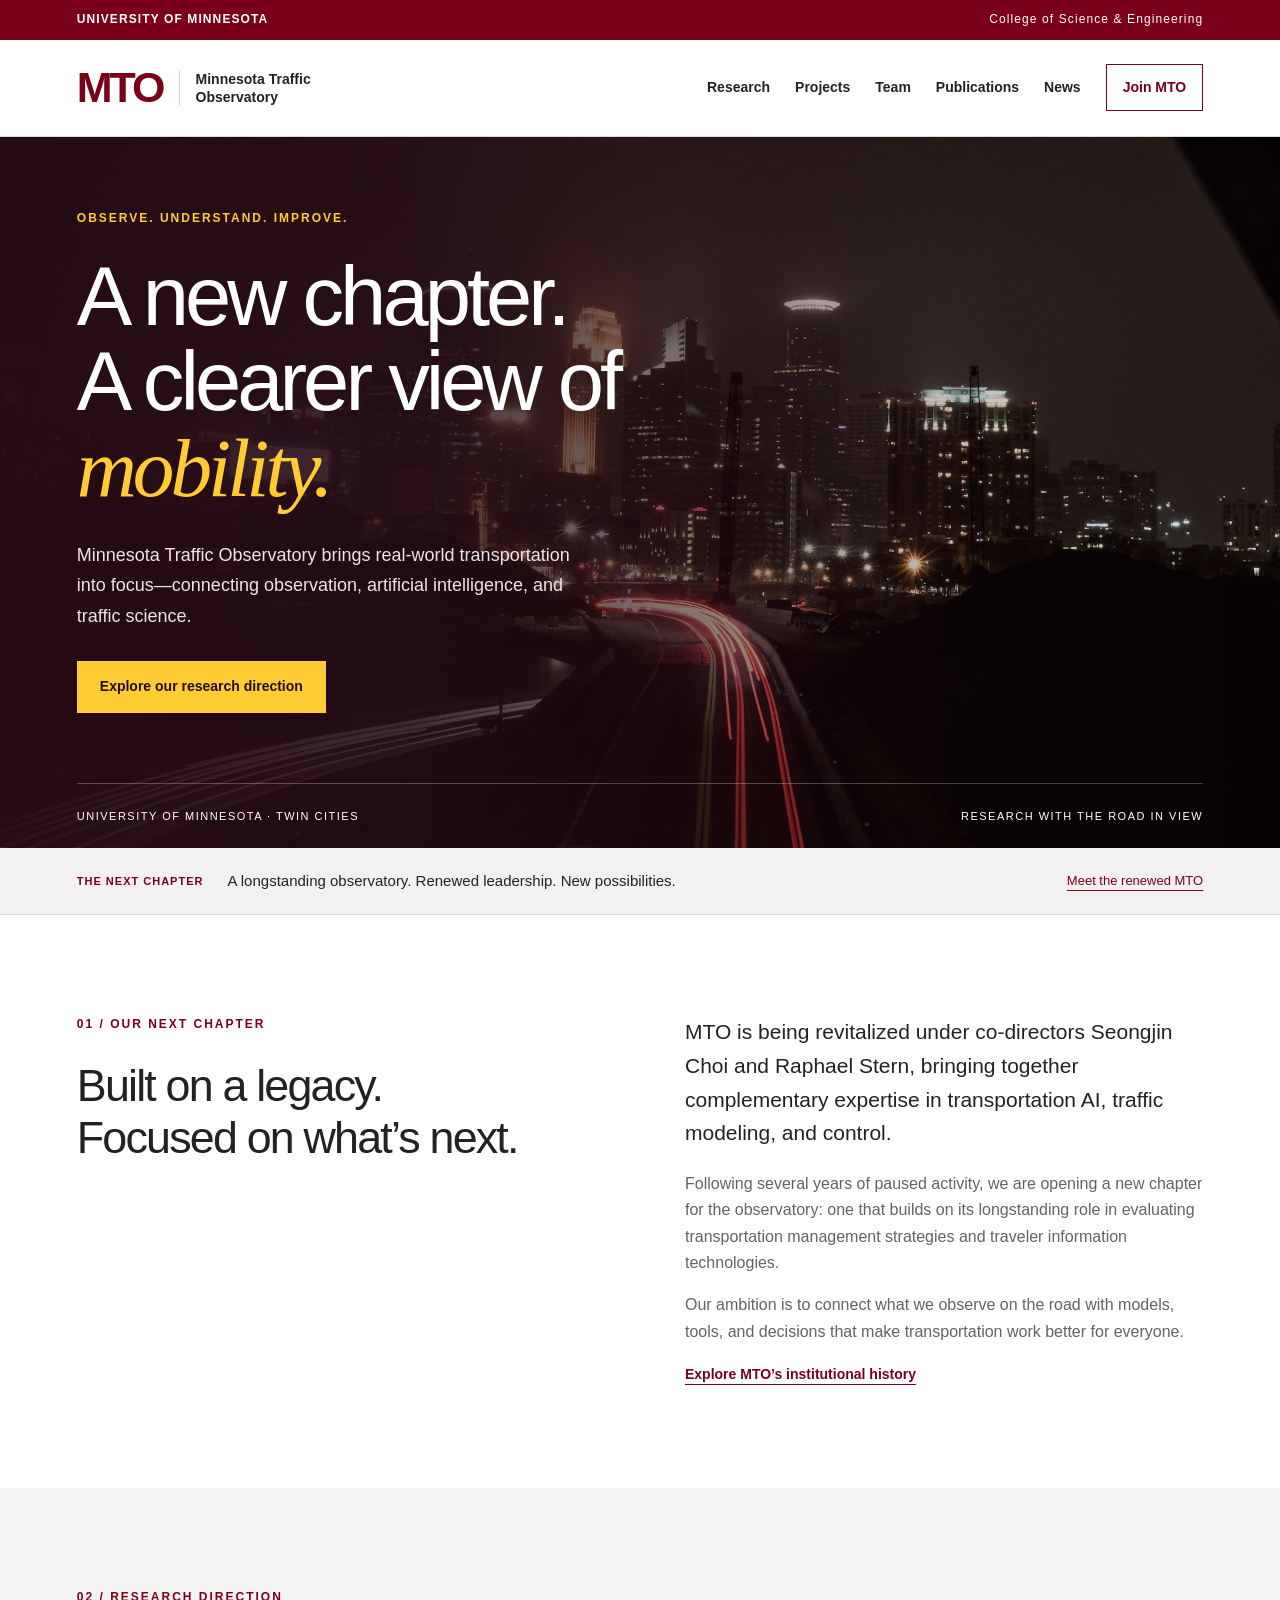
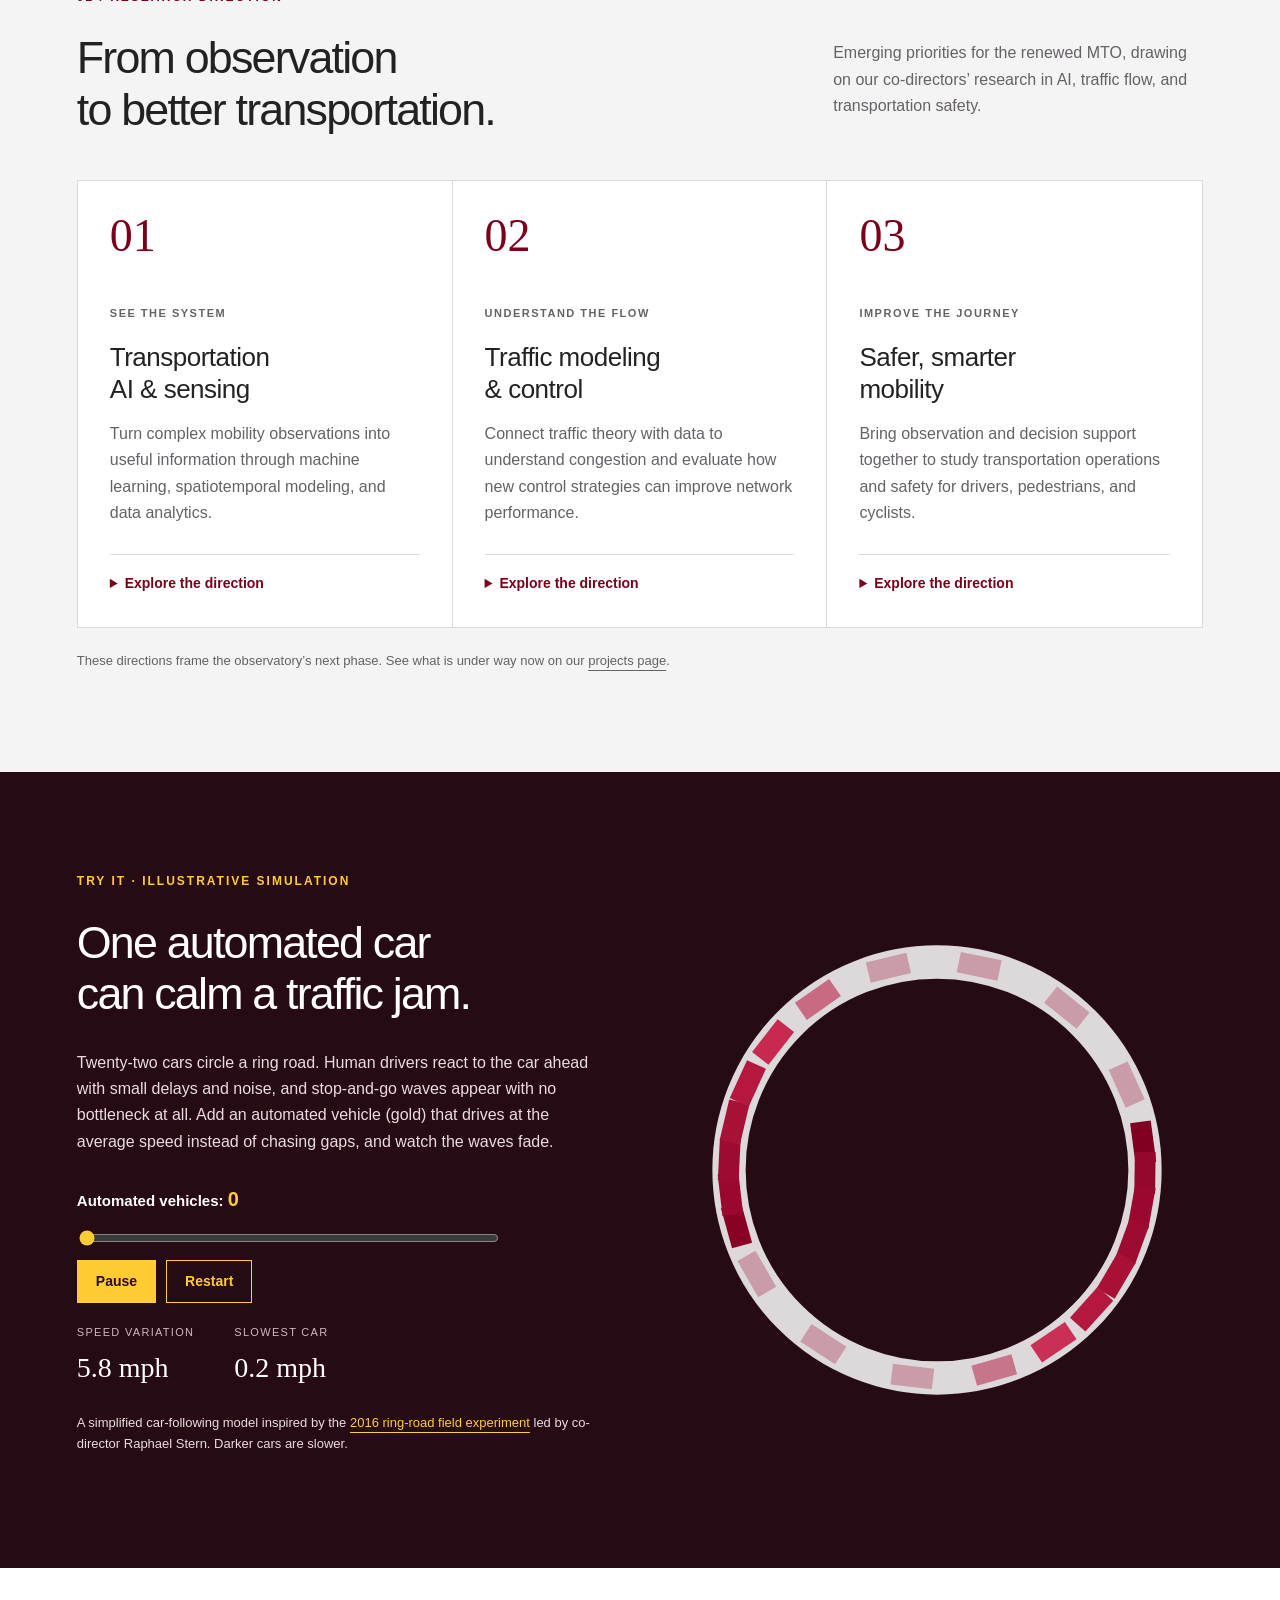
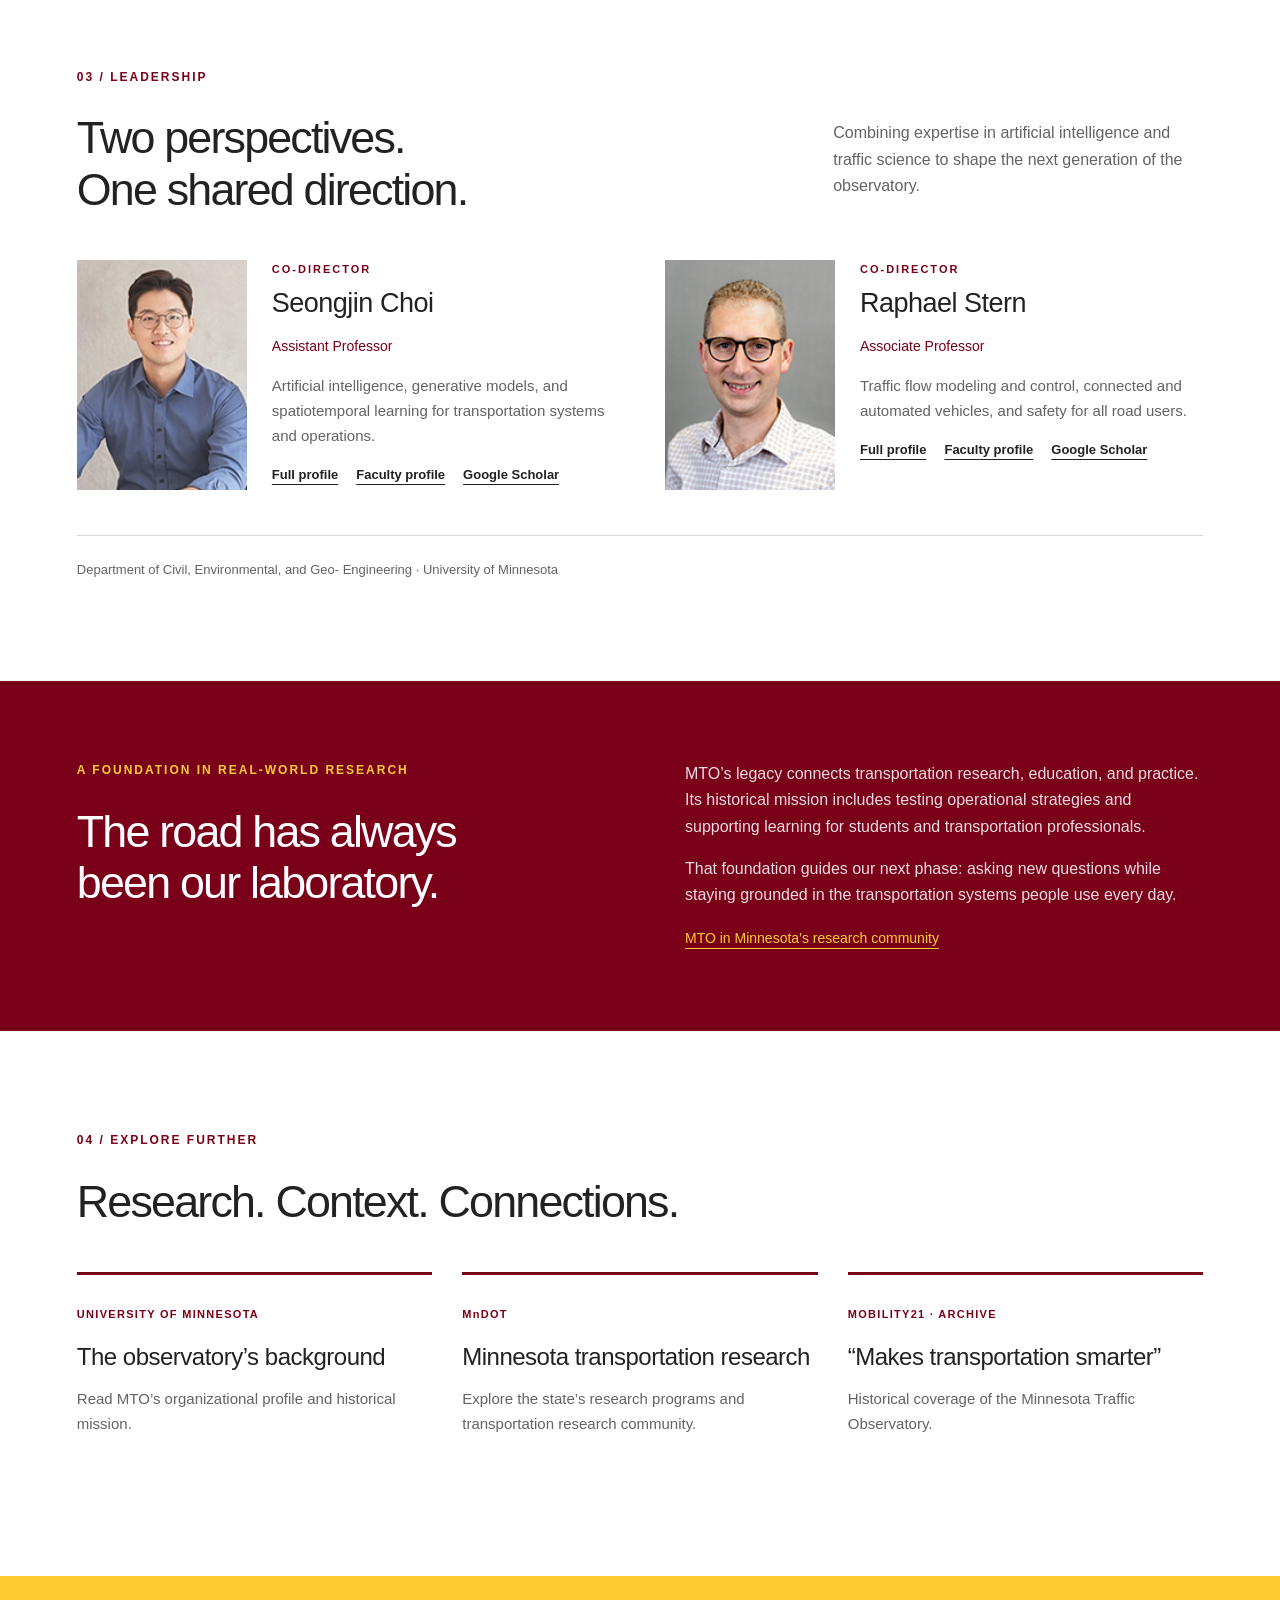
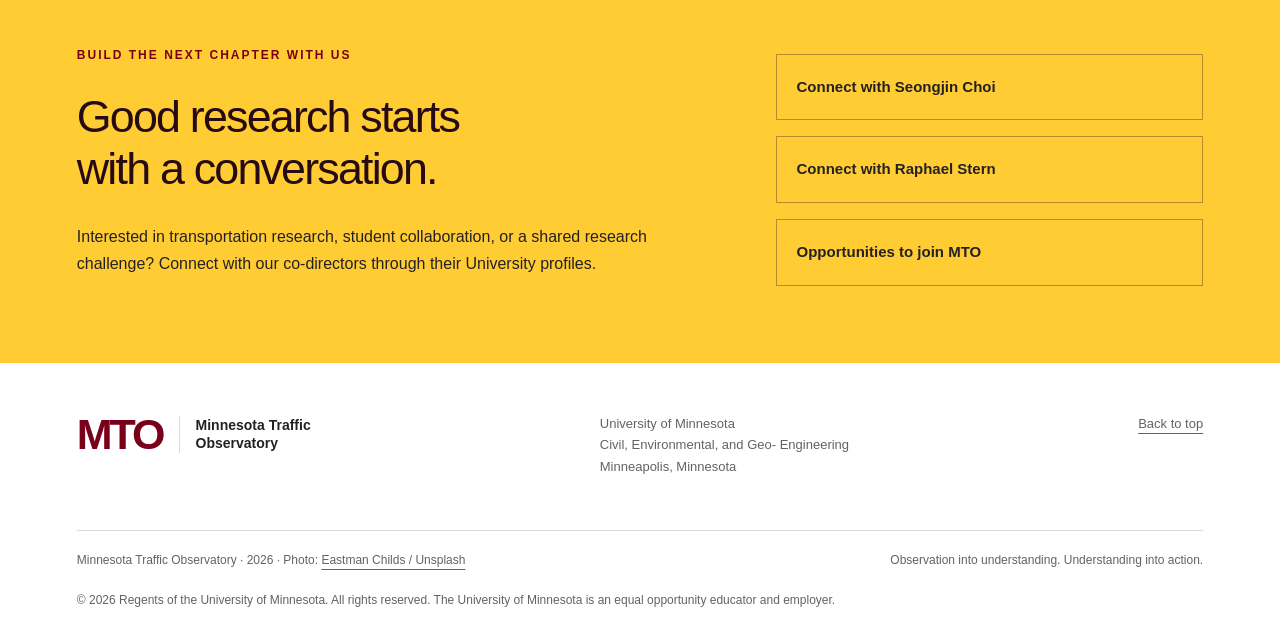
==== commit 20538931: "Searchable publications and homepage traffic-wave demo Publications: featured research (PMA-Diffusio" ====
--- a/index.html
+++ b/index.html
@@ -6,8 +6,9 @@
 <div class="chapter-strip"><div class="wrap"><span class="chapter-tag">THE NEXT CHAPTER</span><p>A longstanding observatory. Renewed leadership. New possibilities.</p><a href="#about">Meet the renewed MTO</a></div></div>
 <section id="about" class="section wrap about"><div><p class="eyebrow">01 / OUR NEXT CHAPTER</p><h2>Built on a legacy.<br>Focused on what’s next.</h2></div><div class="about-copy"><p class="lead">MTO is being revitalized under co-directors Seongjin Choi and Raphael Stern, bringing together complementary expertise in transportation AI, traffic modeling, and control.</p><p>Following several years of paused activity, we are opening a new chapter for the observatory: one that builds on its longstanding role in evaluating transportation management strategies and traveler information technologies.</p><p>Our ambition is to connect what we observe on the road with models, tools, and decisions that make transportation work better for everyone.</p><a class="text-link" href="https://experts.umn.edu/en/organisations/minnesota-traffic-observatory/">Explore MTO’s institutional history</a></div></section>
 <section id="research" class="research section"><div class="wrap"><div class="section-heading"><div><p class="eyebrow">02 / RESEARCH DIRECTION</p><h2>From observation<br>to better transportation.</h2></div><p>Emerging priorities for the renewed MTO, drawing on our co-directors’ research in AI, traffic flow, and transportation safety.</p></div><div class="research-grid"><article><span class="number">01</span><span class="topic">SEE THE SYSTEM</span><h3>Transportation<br>AI &amp; sensing</h3><p>Turn complex mobility observations into useful information through machine learning, spatiotemporal modeling, and data analytics.</p><details><summary>Explore the direction</summary><p>Potential initiatives include learning from heterogeneous transportation data, estimating network conditions, and developing reliable AI tools for traffic monitoring.</p></details></article><article><span class="number">02</span><span class="topic">UNDERSTAND THE FLOW</span><h3>Traffic modeling<br>&amp; control</h3><p>Connect traffic theory with data to understand congestion and evaluate how new control strategies can improve network performance.</p><details><summary>Explore the direction</summary><p>Potential initiatives include data-informed traffic models, congestion mitigation, and evaluation of connected and automated vehicle strategies.</p></details></article><article><span class="number">03</span><span class="topic">IMPROVE THE JOURNEY</span><h3>Safer, smarter<br>mobility</h3><p>Bring observation and decision support together to study transportation operations and safety for drivers, pedestrians, and cyclists.</p><details><summary>Explore the direction</summary><p>Potential initiatives include multimodal safety analysis, evaluation of operational strategies, and practical tools to support transportation agencies.</p></details></article></div><p class="research-note">These directions frame the observatory’s next phase. See what is under way now on our <a href="projects.html">projects page</a>.</p></div></section>
+<section class="demo section" id="demo" style="--road:#ddd9db"><div class="wrap demo-inner"><div><p class="eyebrow">TRY IT · ILLUSTRATIVE SIMULATION</p><h2>One automated car<br>can calm a traffic jam.</h2><p>Twenty-two cars circle a ring road. Human drivers react to the car ahead with small delays and noise, and stop-and-go waves appear with no bottleneck at all. Add an automated vehicle (gold) that drives at the average speed instead of chasing gaps, and watch the waves fade.</p><div class="demo-controls"><label for="avs">Automated vehicles: <output>0</output></label><input id="avs" type="range" min="0" max="3" step="1" value="0"><div class="demo-buttons"><button type="button" class="play" aria-pressed="false">Play</button><button type="button" class="restart">Restart</button></div></div><dl class="demo-stats"><div><dt>Speed variation</dt><dd data-stat="var">–</dd></div><div><dt>Slowest car</dt><dd data-stat="min">–</dd></div></dl><p class="demo-note">A simplified car-following model inspired by the <a href="https://doi.org/10.1016/j.trc.2018.02.005">2016 ring-road field experiment</a> led by co-director Raphael Stern. Darker cars are slower.</p></div><canvas role="img" aria-label="Animated ring road with 22 cars; darker cars are slower, gold cars are automated"></canvas></div></section>
 <section id="people" class="section wrap"><div class="section-heading"><div><p class="eyebrow">03 / LEADERSHIP</p><h2>Two perspectives.<br>One shared direction.</h2></div><p>Combining expertise in artificial intelligence and traffic science to shape the next generation of the observatory.</p></div><div class="people"><article class="person"><div class="portrait"><img src="assets/choi.jpg" alt="Seongjin Choi" loading="lazy"></div><div class="person-info"><p class="eyebrow">CO-DIRECTOR</p><h3>Seongjin Choi</h3><p class="position">Assistant Professor</p><p>Artificial intelligence, generative models, and spatiotemporal learning for transportation systems and operations.</p><div class="person-links"><a href="people/choi.html">Full profile</a><a href="https://www.cts.umn.edu/programs-people/scholars/seongjin-choi">Faculty profile</a><a href="https://scholar.google.com/citations?user=tyLWFk4AAAAJ&amp;hl=en">Google Scholar</a></div></div></article><article class="person"><div class="portrait"><img src="assets/stern.png" alt="Raphael Stern" loading="lazy"></div><div class="person-info"><p class="eyebrow">CO-DIRECTOR</p><h3>Raphael Stern</h3><p class="position">Associate Professor</p><p>Traffic flow modeling and control, connected and automated vehicles, and safety for all road users.</p><div class="person-links"><a href="people/stern.html">Full profile</a><a href="https://www.cts.umn.edu/programs-people/scholars/raphael-stern">Faculty profile</a><a href="https://scholar.google.com/citations?user=Xs29rb4AAAAJ&amp;hl=en">Google Scholar</a></div></div></article></div><p class="department">Department of Civil, Environmental, and Geo- Engineering · University of Minnesota</p></section>
 <section class="legacy"><div class="wrap legacy-inner"><div><p class="eyebrow gold">A FOUNDATION IN REAL-WORLD RESEARCH</p><h2>The road has always<br>been our laboratory.</h2></div><div><p>MTO’s legacy connects transportation research, education, and practice. Its historical mission includes testing operational strategies and supporting learning for students and transportation professionals.</p><p>That foundation guides our next phase: asking new questions while staying grounded in the transportation systems people use every day.</p><a class="light-link" href="https://www.dot.state.mn.us/research.html">MTO in Minnesota’s research community</a></div></div></section>
 <section id="resources" class="section wrap"><div class="section-heading"><div><p class="eyebrow">04 / EXPLORE FURTHER</p><h2>Research. Context. Connections.</h2></div></div><div class="resources"><a href="https://experts.umn.edu/en/organisations/minnesota-traffic-observatory/"><span>UNIVERSITY OF MINNESOTA</span><h3>The observatory’s background</h3><p>Read MTO’s organizational profile and historical mission.</p></a><a href="https://www.dot.state.mn.us/research.html"><span>MnDOT</span><h3>Minnesota transportation research</h3><p>Explore the state’s research programs and transportation research community.</p></a><a href="https://mobility21.cmu.edu/minnesota-traffic-observatory-makes-transportation-smarter/"><span>MOBILITY21 · ARCHIVE</span><h3>“Makes transportation smarter”</h3><p>Historical coverage of the Minnesota Traffic Observatory.</p></a></div></section>
 <section id="connect" class="connect"><div class="wrap connect-inner"><div><p class="eyebrow">BUILD THE NEXT CHAPTER WITH US</p><h2>Good research starts<br>with a conversation.</h2><p>Interested in transportation research, student collaboration, or a shared research challenge? Connect with our co-directors through their University profiles.</p></div><div class="contact-links"><a href="https://www.cts.umn.edu/programs-people/scholars/seongjin-choi">Connect with Seongjin Choi</a><a href="https://www.cts.umn.edu/programs-people/scholars/raphael-stern">Connect with Raphael Stern</a><a href="join.html">Opportunities to join MTO</a></div></div></section></main>
-<footer><div class="wrap footer-top"><a class="brand" href="#"><b>MTO</b><span>Minnesota Traffic<br>Observatory</span></a><p>University of Minnesota<br>Civil, Environmental, and Geo- Engineering<br>Minneapolis, Minnesota</p><a href="#main">Back to top</a></div><div class="wrap footer-bottom"><span>Minnesota Traffic Observatory · 2026 · Photo: <a href="https://unsplash.com/photos/timelapse-photography-of-buildings-1KxFbJs9gss">Eastman Childs / Unsplash</a></span><span>Observation into understanding. Understanding into action.</span></div><p class="wrap footer-legal">&copy; 2026 Regents of the University of Minnesota. All rights reserved. The University of Minnesota is an equal opportunity educator and employer.</p></footer><script src="script.js"></script></body></html>
+<footer><div class="wrap footer-top"><a class="brand" href="#"><b>MTO</b><span>Minnesota Traffic<br>Observatory</span></a><p>University of Minnesota<br>Civil, Environmental, and Geo- Engineering<br>Minneapolis, Minnesota</p><a href="#main">Back to top</a></div><div class="wrap footer-bottom"><span>Minnesota Traffic Observatory · 2026 · Photo: <a href="https://unsplash.com/photos/timelapse-photography-of-buildings-1KxFbJs9gss">Eastman Childs / Unsplash</a></span><span>Observation into understanding. Understanding into action.</span></div><p class="wrap footer-legal">&copy; 2026 Regents of the University of Minnesota. All rights reserved. The University of Minnesota is an equal opportunity educator and employer.</p></footer><script src="script.js"></script><script src="demo.js"></script></body></html>
--- a/style.css
+++ b/style.css
@@ -1,4 +1,8 @@
 :root{--maroon:#7a0019;--dark:#260b14;--gold:#ffcc33;--ink:#242125;--muted:#656167;--line:#ddd9db;--pale:#f5f4f4}*{box-sizing:border-box}html{scroll-behavior:smooth;scroll-padding-top:110px}body{margin:0;color:var(--ink);font-family:Arial,Helvetica,sans-serif;font-size:16px;line-height:1.65}a{color:inherit;text-underline-offset:5px}a:focus-visible,button:focus-visible,summary:focus-visible{outline:3px solid #d39c00;outline-offset:5px}.wrap{width:min(1280px,88%);margin:auto}.university{background:var(--maroon);color:#fff;font-size:12px;letter-spacing:1.1px}.university .wrap{display:flex;justify-content:space-between;padding:10px 0}.university a{text-decoration:none;font-weight:bold}header{background:#fff;position:sticky;top:0;z-index:20;border-bottom:1px solid var(--line)}.nav{display:flex;align-items:center;justify-content:space-between;min-height:96px;gap:24px}.brand{display:flex;align-items:center;gap:16px;text-decoration:none}.brand b{font-size:43px;line-height:1;letter-spacing:-3px;color:var(--maroon)}.brand b span{font-size:24px;color:#b28400;margin-left:3px}.brand>span{font-size:14px;line-height:1.3;font-weight:600;border-left:1px solid var(--line);padding-left:16px}nav{display:flex;align-items:center;gap:25px;font-size:14px;font-weight:600}nav a{text-decoration:none}nav a:hover{color:var(--maroon)}.nav-contact{border:1px solid var(--maroon);padding:11px 16px;color:var(--maroon)}.menu{display:none}.hero{position:relative;background:var(--dark);color:white;overflow:hidden}.hero-visual{position:absolute;inset:0;background:linear-gradient(90deg,rgba(38,11,20,.98) 0%,rgba(38,11,20,.87) 32%,rgba(38,11,20,.25) 75%,rgba(38,11,20,.15)),url("assets/hero.jpg");background-size:cover;background-position:center 70%}.hero-inner{position:relative;padding-top:72px}.eyebrow{font-size:12px;font-weight:bold;letter-spacing:2px;margin:0 0 25px;color:var(--maroon)}.gold{color:var(--gold)}h1,h2,h3,p{margin-top:0}h1{font-size:clamp(54px,6.5vw,90px);font-weight:500;letter-spacing:-4px;line-height:1.03;margin-bottom:28px}h1 em{font-family:Georgia,serif;font-weight:400;color:var(--gold)}.hero-copy{max-width:520px;font-size:18px;color:#eee4e7;line-height:1.7}.button{display:inline-block;text-decoration:none;padding:14px 23px;font-weight:bold;font-size:14px;margin-top:12px}.gold-button{background:var(--gold);color:var(--dark)}.button:hover{background:#ffdb68}.hero-bottom{margin-top:70px;display:flex;justify-content:space-between;border-top:1px solid #ffffff40;padding:23px 0;font-size:11px;letter-spacing:1.5px}.chapter-strip{background:#f3f0f1;border-bottom:1px solid var(--line)}.chapter-strip .wrap{display:flex;gap:24px;align-items:center;padding:21px 0}.chapter-tag{font-size:11px;font-weight:bold;letter-spacing:1px;color:var(--maroon);flex-shrink:0}.chapter-strip p{margin:0;font-size:15px}.chapter-strip a{margin-left:auto;font-size:13px;white-space:nowrap;color:var(--maroon)}.section{padding-top:100px;padding-bottom:100px}h2{font-size:clamp(33px,3.5vw,48px);font-weight:500;letter-spacing:-1.8px;line-height:1.15;margin-bottom:30px}.about{display:grid;grid-template-columns:1fr 1fr;gap:90px}.lead{font-size:21px;line-height:1.6}.about-copy>p:not(.lead){color:var(--muted)}.text-link{font-size:14px;font-weight:bold;color:var(--maroon)}.research{background:var(--pale)}.section-heading{display:flex;justify-content:space-between;gap:70px;align-items:end;margin-bottom:45px}.section-heading>p{max-width:370px;color:var(--muted)}.section-heading h2{margin-bottom:0}.research-grid{display:grid;grid-template-columns:repeat(3,1fr);background:#fff;border:1px solid var(--line)}.research-grid article{padding:32px;border-right:1px solid var(--line)}.research-grid article:last-child{border:0}.number{display:block;font-size:46px;font-family:Georgia,serif;color:var(--maroon);line-height:1;margin-bottom:40px}.topic{font-size:11px;font-weight:bold;letter-spacing:1.5px;color:var(--muted)}h3{font-size:26px;line-height:1.25;letter-spacing:-.5px;font-weight:500;margin:15px 0}.research-grid article>p{color:var(--muted);font-size:16px}details{margin-top:28px;border-top:1px solid var(--line);padding-top:17px}summary{cursor:pointer;font-size:14px;font-weight:bold;color:var(--maroon)}details p{font-size:15px;margin:16px 0 0;color:var(--muted)}.research-note{font-size:13px;color:var(--muted);margin:22px 0 0}.people{display:grid;grid-template-columns:1fr 1fr;gap:50px}.person{display:grid;grid-template-columns:170px 1fr;gap:25px}.portrait{height:230px;background:#e7e5e6;overflow:hidden}.portrait img{width:100%;height:100%;object-fit:cover;object-position:center top}.person-info .eyebrow{margin:0 0 8px;font-size:11px}.person h3{margin-top:0;font-size:27px}.position{font-size:14px;color:var(--maroon);margin-bottom:16px}.person-info>p:not(.eyebrow):not(.position){font-size:15px;color:var(--muted)}.person-links{display:flex;gap:18px;font-size:13px;font-weight:bold}.department{margin:45px 0 0;padding-top:23px;border-top:1px solid var(--line);font-size:13px;color:var(--muted)}.legacy{background:var(--maroon);color:white;padding:80px 0}.legacy-inner{display:grid;grid-template-columns:1fr 1fr;gap:90px}.legacy p:not(.eyebrow){color:#eadce0}.light-link{font-size:14px;color:var(--gold)}.resources{display:grid;grid-template-columns:repeat(3,1fr);gap:30px}.resources>a{text-decoration:none;border-top:3px solid var(--maroon);padding:25px 0}.resources>a:hover h3{text-decoration:underline}.resources span{font-size:11px;letter-spacing:1.3px;color:var(--maroon);font-weight:bold}.resources h3{font-size:24px}.resources p{color:var(--muted);font-size:15px}.connect{background:var(--gold);padding:70px 0}.connect-inner{display:grid;grid-template-columns:1.4fr 1fr;gap:100px;align-items:center}.connect h2{color:var(--dark)}.connect p:not(.eyebrow){max-width:580px}.contact-links{display:grid;gap:16px}.contact-links a{padding:20px;border:1px solid #260b1455;text-decoration:none;font-size:15px;font-weight:bold}.contact-links a:hover{background:#ffffff40}footer{padding:50px 0 0}.footer-top{display:flex;justify-content:space-between;align-items:start;gap:30px}.footer-top p,.footer-top>a:last-child{font-size:13px;color:var(--muted)}.footer-bottom{border-top:1px solid var(--line);margin-top:40px;padding:20px 0;display:flex;justify-content:space-between;font-size:12px;color:var(--muted)}.skip{position:fixed;top:-100px;left:15px;z-index:100;background:white;padding:10px}.skip:focus{top:10px}@media(min-width:1500px){.hero-inner{padding-top:90px}}@media(max-width:1050px){nav{gap:14px}.brand>span{display:none}.people{gap:30px}.person{grid-template-columns:130px 1fr}.portrait{height:190px}.about,.legacy-inner{gap:45px}.connect-inner{gap:40px}}@media(max-width:760px){.wrap{width:88%}.university .wrap>span{display:none}.nav{min-height:78px}.brand>span{display:block}.brand b{font-size:35px}.menu{display:block;border:1px solid var(--line);background:#fff;padding:10px 15px;color:var(--maroon);font:inherit;font-size:14px}nav{display:none;position:absolute;top:78px;left:0;right:0;background:#fff;padding:25px 6%;box-shadow:0 10px 20px #0001}nav.open{display:flex;flex-direction:column;align-items:stretch;gap:20px}.hero-inner{padding-top:50px}h1{font-size:57px;letter-spacing:-2.5px}.hero-copy{font-size:17px}.hero-bottom{margin-top:48px;font-size:10px}.hero-bottom span:last-child{display:none}.chapter-strip .wrap{display:block}.chapter-tag{display:block;margin-bottom:8px}.chapter-strip p{margin-bottom:8px}.section{padding-top:65px;padding-bottom:65px}.about,.legacy-inner,.connect-inner{grid-template-columns:1fr;gap:20px}.section-heading{display:block;margin-bottom:30px}.section-heading>p{margin-top:24px;max-width:none}.research-grid{grid-template-columns:1fr}.research-grid article{border-right:0;border-bottom:1px solid var(--line)}.number{margin-bottom:25px}.people{grid-template-columns:1fr;gap:40px}.person{grid-template-columns:120px 1fr;gap:20px}.portrait{height:170px}.person h3{font-size:25px}.person-links{flex-wrap:wrap;gap:12px}.resources{grid-template-columns:1fr;gap:12px}.legacy{padding:60px 0}.connect{padding:55px 0}.footer-top{flex-wrap:wrap}.footer-bottom{display:block}.footer-bottom span{display:block;margin-top:8px}}@media(prefers-reduced-motion:reduce){html{scroll-behavior:auto}}
 .footer-legal{font-size:12px;color:var(--muted);margin:0 auto;padding:0 0 24px}
 .profile-head{padding:70px 0 40px;border-bottom:1px solid var(--line)}.profile-head h1{color:var(--dark);font-size:clamp(44px,5vw,68px);letter-spacing:-2.5px;margin-bottom:14px}.profile-head .lead{max-width:760px;color:var(--muted);font-size:19px}.profile{display:grid;grid-template-columns:1fr 260px;gap:70px;padding-top:55px;padding-bottom:80px}.profile h2{font-size:28px;letter-spacing:-.5px;font-weight:500;margin:40px 0 14px}.profile h2:first-child{margin-top:0}.profile ul{padding-left:18px;color:var(--muted)}.profile li{margin-bottom:8px}.profile li strong{color:var(--ink)}.facts img{width:200px;display:block;margin-bottom:22px}.facts dl{font-size:14px;margin:0 0 20px}.facts dt{font-size:11px;font-weight:bold;letter-spacing:1.3px;color:var(--maroon);margin-top:14px}.facts dd{margin:2px 0 0}.facts a{display:block;font-size:14px;font-weight:bold;color:var(--maroon);margin-bottom:8px}.back{font-size:14px;font-weight:bold;color:var(--maroon)}@media(max-width:760px){.profile{grid-template-columns:1fr;gap:30px}.facts{order:-1}}
-.page{padding-top:55px;padding-bottom:80px}.page>h2,.page .cards+h2{font-size:28px;letter-spacing:-.5px;font-weight:500;margin:50px 0 18px}.page>h2:first-child{margin-top:0}.cards{display:grid;grid-template-columns:repeat(auto-fill,minmax(290px,1fr));gap:10px 34px}.card{border-top:3px solid var(--maroon);padding:22px 0}.card .tag{font-size:11px;letter-spacing:1.3px;color:var(--maroon);font-weight:bold}.card h3{font-size:22px;margin:10px 0}.card p{color:var(--muted);font-size:15px}.card>a,.card p a{font-size:14px;font-weight:bold;color:var(--maroon)}.member h3{font-size:20px;margin:0 0 4px}.member h3 a{color:var(--maroon)}.member .position{font-size:14px;color:var(--maroon);margin-bottom:8px}.alumni{margin-top:45px;border-top:1px solid var(--line);padding-top:18px}.alumni ul{color:var(--muted);font-size:15px}.note{color:var(--muted);font-size:15px}.note a{color:var(--maroon);font-weight:bold}.pubs{list-style:none;padding:0;margin:0}.pubs li{padding:16px 0;border-bottom:1px solid var(--line)}.pubs .t{display:block;font-weight:bold;margin-bottom:4px}.pubs .t a{text-decoration:none}.pubs .t a:hover{color:var(--maroon);text-decoration:underline}.pubs .m{font-size:14px;color:var(--muted)}.grp{display:inline-block;font-size:10px;letter-spacing:1.2px;font-weight:bold;color:var(--maroon);border:1px solid;padding:0 6px;margin-left:8px}.news{list-style:none;padding:0;margin:0;max-width:900px}.news li{display:grid;grid-template-columns:120px 1fr;gap:24px;padding:22px 0;border-bottom:1px solid var(--line)}.news time{font-size:13px;font-weight:bold;color:var(--maroon);letter-spacing:.5px}.news h3{font-size:20px;margin:0 0 6px}.news p{color:var(--muted);margin:0}.news a{color:var(--maroon);font-weight:bold;font-size:14px}nav a[aria-current]{color:var(--maroon);text-decoration:underline}@media(max-width:760px){.news li{grid-template-columns:1fr;gap:4px}}
+.page{padding-top:55px;padding-bottom:80px}.page>h2,.page .cards+h2{font-size:28px;letter-spacing:-.5px;font-weight:500;margin:50px 0 18px}.page>h2:first-child{margin-top:0}.cards{display:grid;grid-template-columns:repeat(auto-fill,minmax(290px,1fr));gap:10px 34px}.card{border-top:3px solid var(--maroon);padding:22px 0}.card .tag{display:block;line-height:1.6;font-size:11px;letter-spacing:1.3px;color:var(--maroon);font-weight:bold}.card h3{font-size:22px;margin:10px 0}.card p{color:var(--muted);font-size:15px}.card>a,.card p a{font-size:14px;font-weight:bold;color:var(--maroon)}.member h3{font-size:20px;margin:0 0 4px}.member h3 a{color:var(--maroon)}.member .position{font-size:14px;color:var(--maroon);margin-bottom:8px}.alumni{margin-top:45px;border-top:1px solid var(--line);padding-top:18px}.alumni ul{color:var(--muted);font-size:15px}.note{color:var(--muted);font-size:15px}.note a{color:var(--maroon);font-weight:bold}.pubs{list-style:none;padding:0;margin:0}.pubs li{padding:16px 0;border-bottom:1px solid var(--line)}.pubs .t{display:block;font-weight:bold;margin-bottom:4px}.pubs .t a{text-decoration:none}.pubs .t a:hover{color:var(--maroon);text-decoration:underline}.pubs .m{font-size:14px;color:var(--muted)}.grp{display:inline-block;font-size:10px;letter-spacing:1.2px;font-weight:bold;color:var(--maroon);border:1px solid;padding:0 6px;margin-left:8px}.news{list-style:none;padding:0;margin:0;max-width:900px}.news li{display:grid;grid-template-columns:120px 1fr;gap:24px;padding:22px 0;border-bottom:1px solid var(--line)}.news time{font-size:13px;font-weight:bold;color:var(--maroon);letter-spacing:.5px}.news h3{font-size:20px;margin:0 0 6px}.news p{color:var(--muted);margin:0}.news a{color:var(--maroon);font-weight:bold;font-size:14px}nav a[aria-current]{color:var(--maroon);text-decoration:underline}@media(max-width:760px){.news li{grid-template-columns:1fr;gap:4px}}
+[hidden]{display:none!important}.featured{display:grid;grid-template-columns:repeat(3,1fr);gap:34px;margin-bottom:30px}.featured .fig{aspect-ratio:16/9;background:var(--pale);border:1px solid var(--line);display:flex;align-items:center;justify-content:center;overflow:hidden;margin-bottom:16px}.featured .fig img{width:100%;height:100%;object-fit:contain}.featured .fig svg{width:80%}.featured .tag,.card .tag{display:block;line-height:1.6;font-size:11px;letter-spacing:1.3px;color:var(--maroon);font-weight:bold}.featured h3{font-size:20px;margin:8px 0}.featured h3 a{text-decoration:none}.featured h3 a:hover{color:var(--maroon);text-decoration:underline}.featured p{color:var(--muted);font-size:15px}.featured p a{color:var(--maroon);font-weight:bold}
+.filters{display:flex;flex-wrap:wrap;gap:10px;align-items:center;position:sticky;top:97px;z-index:5;background:#fff;padding:14px 0;border-bottom:1px solid var(--line);margin-bottom:10px}.filters input,.filters select,.filters button{font:inherit;font-size:14px;padding:9px 11px;border:1px solid var(--line);background:#fff;color:var(--ink)}.filters input{flex:1 1 260px}.filters input:focus,.filters select:focus{outline:2px solid var(--maroon);outline-offset:0}.filters button{cursor:pointer;color:var(--maroon);font-weight:bold;border-color:var(--maroon)}.filters .count{margin:0 0 0 auto;font-size:13px;color:var(--muted)}.ptags{display:flex;flex-wrap:wrap;gap:6px;margin-top:8px}.ptags span{font-size:11px;color:var(--muted);background:var(--pale);padding:1px 7px}.ptags .grp{margin:0;background:none}.pacts{display:flex;flex-wrap:wrap;gap:6px 18px;margin-top:8px;font-size:13px;align-items:start}.pacts>a{color:var(--maroon);font-weight:bold}.pacts details{flex-basis:100%}.pacts summary{font-size:13px;display:inline}.pacts details:not([open]){flex-basis:auto}.pacts details p{font-size:14px;margin:10px 0 0;max-width:900px}.pacts pre{font-size:12px;background:var(--pale);padding:12px;overflow-x:auto;white-space:pre-wrap;word-break:break-word;margin:10px 0 8px}.copy{font:inherit;font-size:12px;font-weight:bold;color:var(--maroon);background:#fff;border:1px solid var(--maroon);padding:5px 10px;cursor:pointer}@media(max-width:1050px){.featured{grid-template-columns:1fr 1fr}}@media(max-width:760px){.featured{grid-template-columns:1fr}.filters{position:static}.filters .count{margin:0;flex-basis:100%}}
+.featured .fig img.crop{object-fit:cover;object-position:44% 50%}.pacts details{margin:0;border:0;padding:0}.pacts details[open]{order:9}
+.demo{background:var(--dark);color:#fff}.demo .eyebrow{color:var(--gold)}.demo h2{color:#fff}.demo p{color:#eadce0}.demo a{color:var(--gold)}.demo-inner{display:grid;grid-template-columns:1fr 1fr;gap:60px;align-items:center}.demo canvas{width:100%;aspect-ratio:1;max-width:520px;justify-self:center;display:block}.demo-controls{display:grid;gap:12px;margin:28px 0 20px;max-width:420px}.demo-controls label{font-weight:bold;font-size:15px}.demo-controls output{color:var(--gold);font-size:20px}.demo-controls input{accent-color:var(--gold);width:100%}.demo-buttons{display:flex;gap:10px}.demo-buttons button{font:inherit;font-size:14px;font-weight:bold;padding:9px 18px;cursor:pointer;border:1px solid var(--gold);background:var(--gold);color:var(--dark)}.demo-buttons .restart{background:none;color:var(--gold)}.demo-stats{display:flex;gap:40px;margin:0 0 20px}.demo-stats dt{font-size:11px;letter-spacing:1.3px;text-transform:uppercase;color:#cdb8bf}.demo-stats dd{margin:4px 0 0;font-size:28px;font-family:Georgia,serif;color:#fff}.demo-note{font-size:13px}@media(max-width:760px){.demo-inner{grid-template-columns:1fr;gap:20px}}
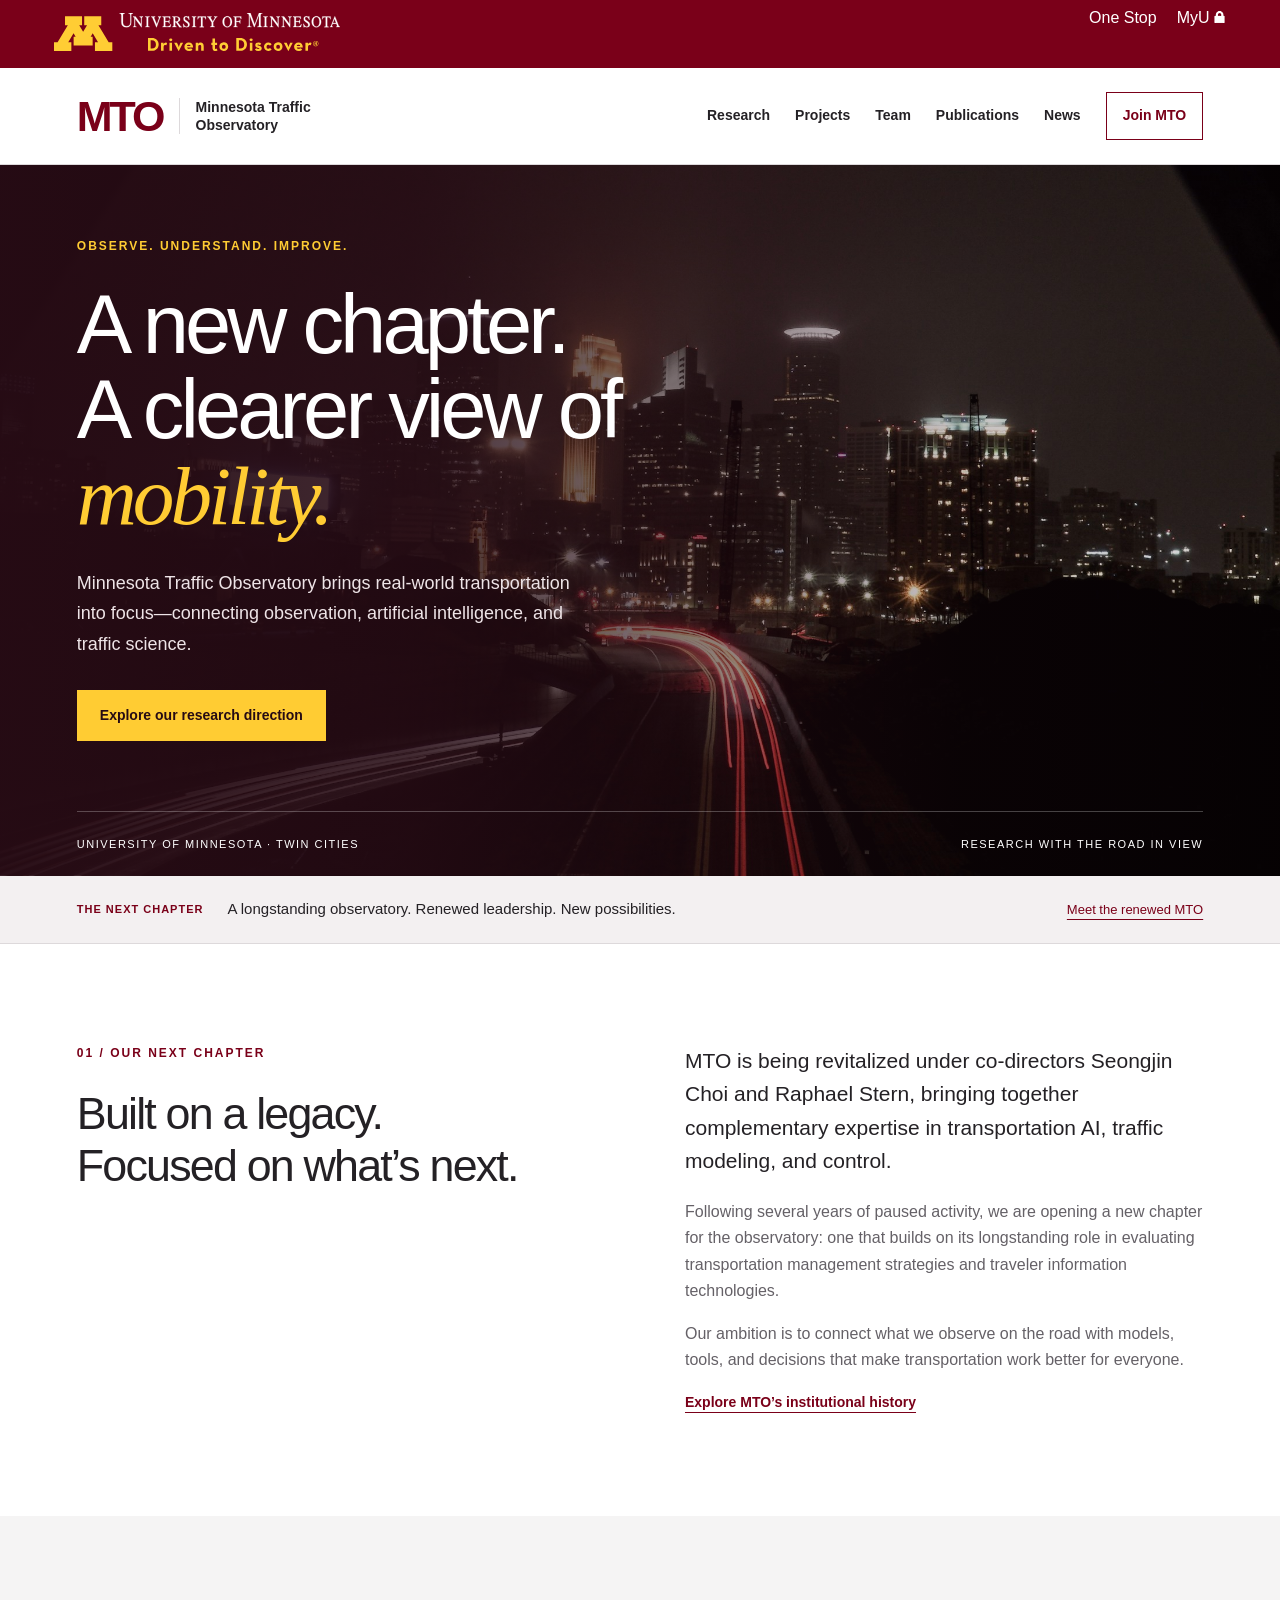
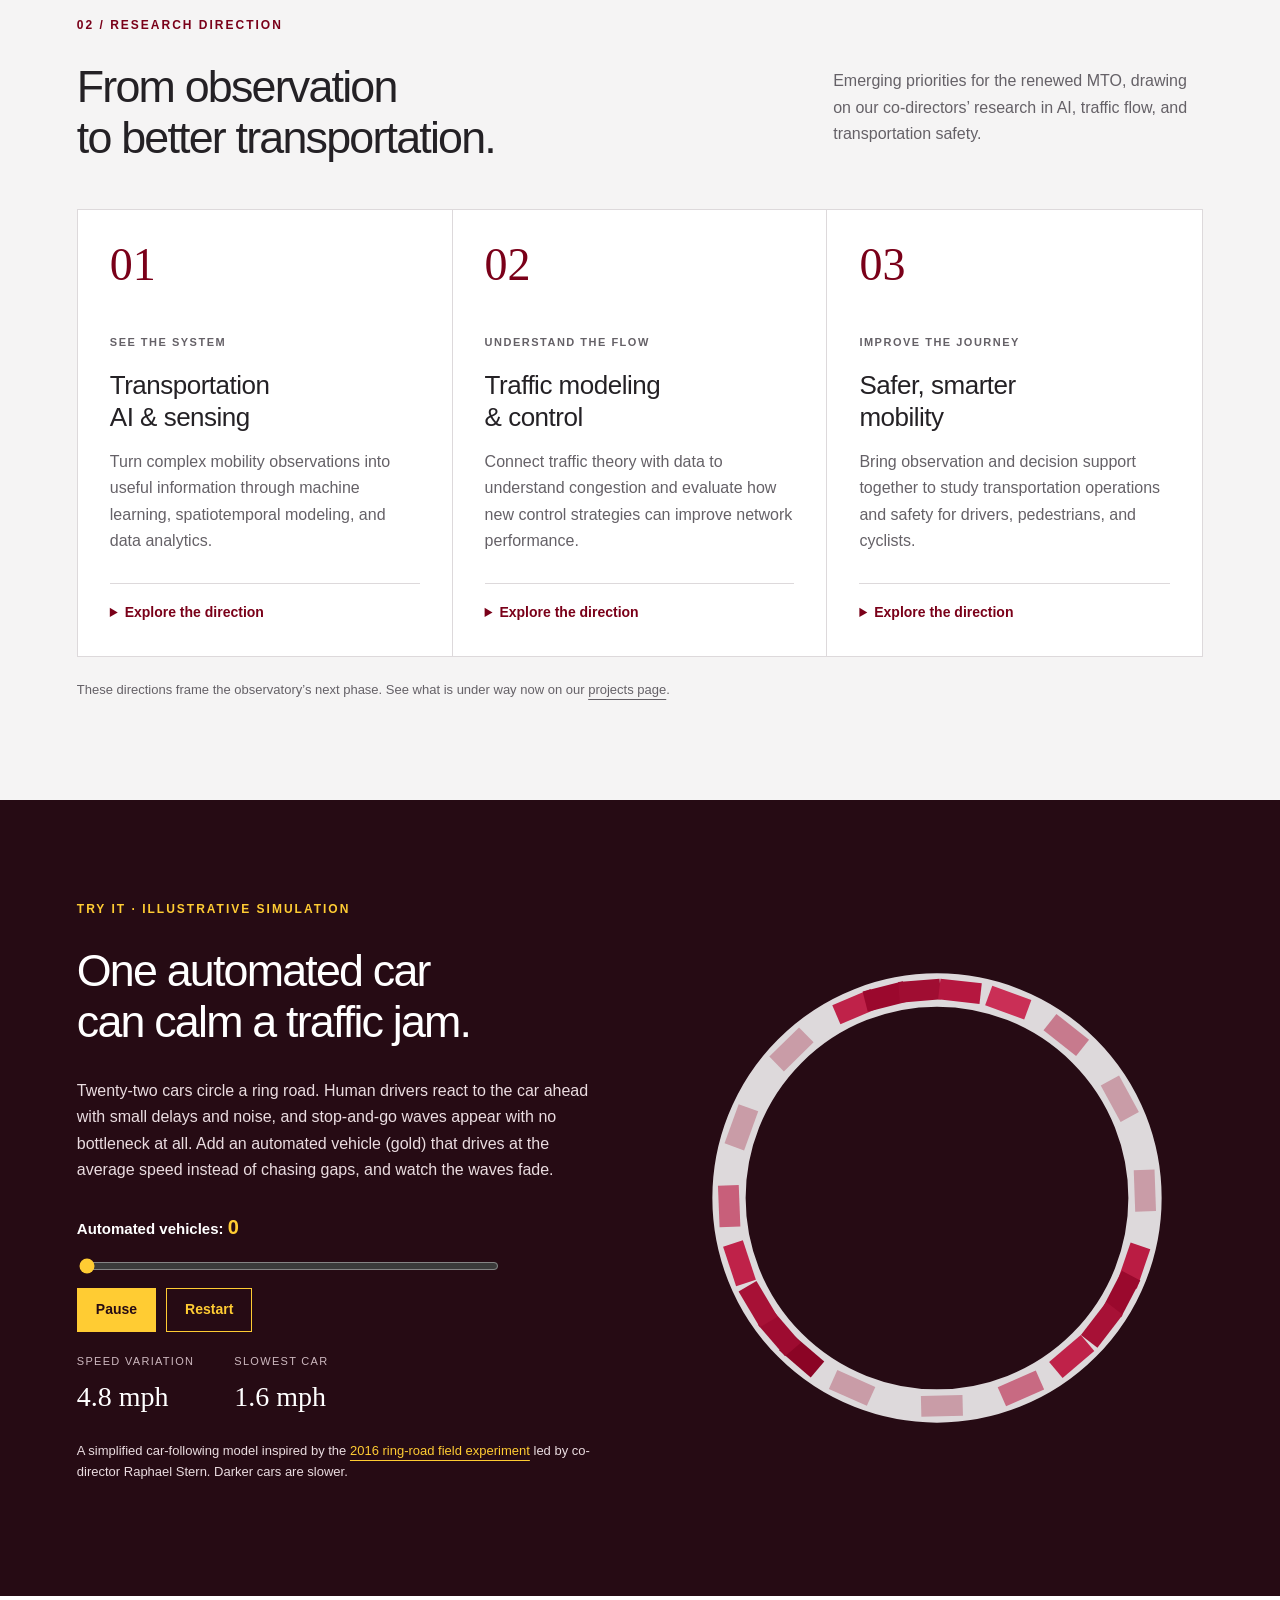
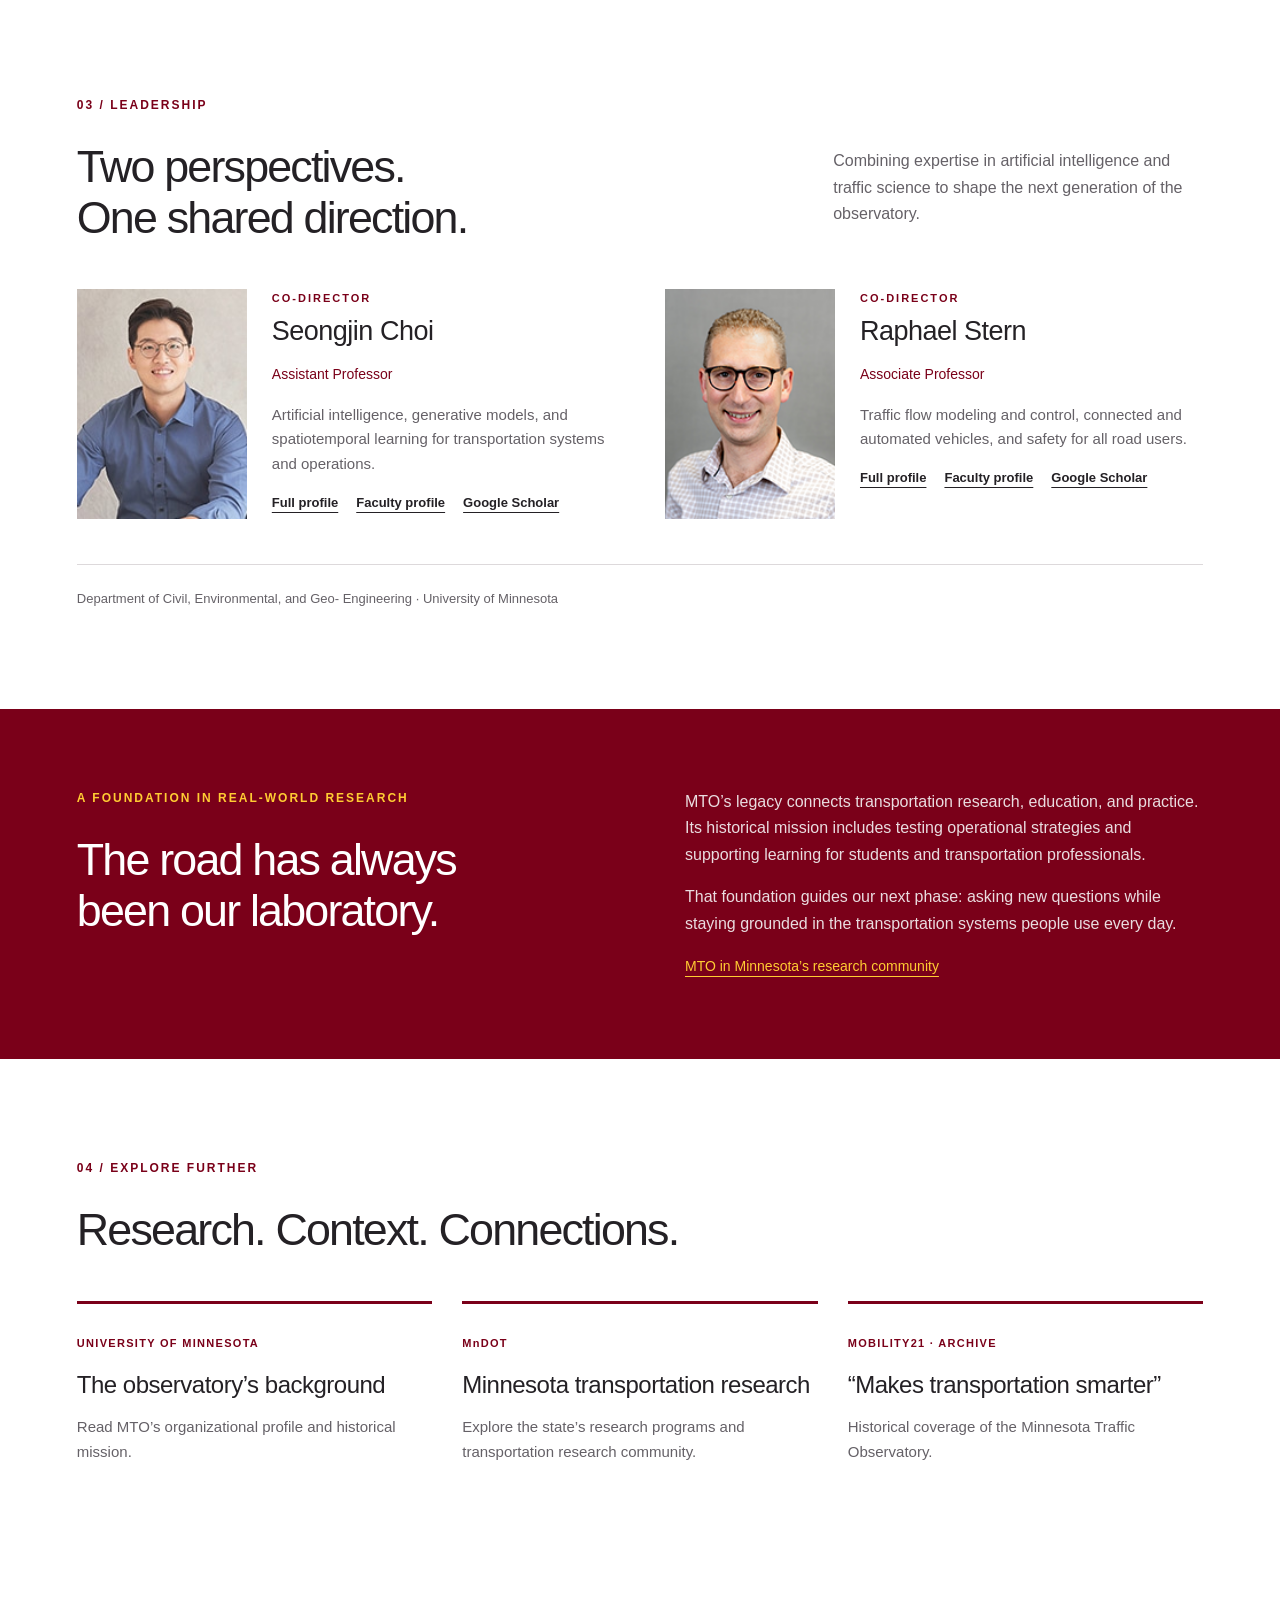
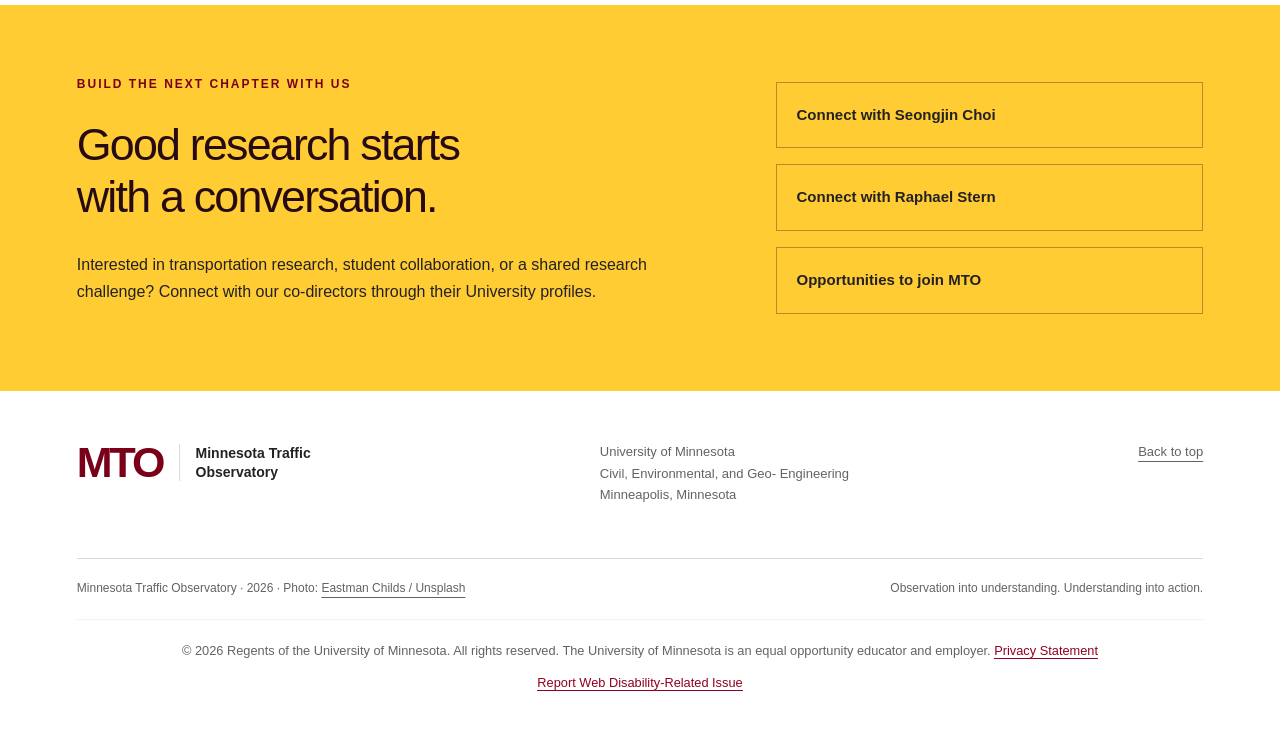
==== commit 97b92152: "UMN official header/footer; verified BibTeX; Join selector; collapsed completed projects - UMN (UMar" ====
--- a/index.html
+++ b/index.html
@@ -1,6 +1,13 @@
 <!doctype html>
-<html lang="en"><head><meta charset="utf-8"><meta name="viewport" content="width=device-width,initial-scale=1"><title>Minnesota Traffic Observatory | University of Minnesota</title><meta name="description" content="A new chapter for the Minnesota Traffic Observatory. Connecting transportation observation, artificial intelligence, and traffic control under co-directors Seongjin Choi and Raphael Stern."><link rel="icon" type="image/svg+xml" href="data:image/svg+xml,%3Csvg xmlns='http://www.w3.org/2000/svg' viewBox='0 0 32 32'%3E%3Crect width='32' height='32' rx='5' fill='%237a0019'/%3E%3Cpath d='M8 24V8l8 10 8-10v16' fill='none' stroke='%23ffcc33' stroke-width='4'/%3E%3C/svg%3E"><link rel="stylesheet" href="style.css"></head>
-<body><a class="skip" href="#main">Skip to content</a><div class="university"><div class="wrap"><a href="https://twin-cities.umn.edu/">UNIVERSITY OF MINNESOTA</a><span>College of Science &amp; Engineering</span></div></div>
+<html lang="en"><head><meta charset="utf-8"><meta name="viewport" content="width=device-width,initial-scale=1"><title>Minnesota Traffic Observatory | University of Minnesota</title><meta name="description" content="A new chapter for the Minnesota Traffic Observatory. Connecting transportation observation, artificial intelligence, and traffic control under co-directors Seongjin Choi and Raphael Stern."><link rel="icon" type="image/svg+xml" href="data:image/svg+xml,%3Csvg xmlns='http://www.w3.org/2000/svg' viewBox='0 0 32 32'%3E%3Crect width='32' height='32' rx='5' fill='%237a0019'/%3E%3Cpath d='M8 24V8l8 10 8-10v16' fill='none' stroke='%23ffcc33' stroke-width='4'/%3E%3C/svg%3E"><link rel="stylesheet" href="assets/umnhf/css/2015-tc.css"><link rel="stylesheet" href="style.css"></head>
+<body><header class="umnhf umnhf-background-maroon" id="umnhf-h" role="banner">
+<div id="skipLinks"><a href="#main">Main content</a></div>
+<div class="printer"><div class="left"></div><div class="right"><strong>University of Minnesota</strong><br>http://twin-cities.umn.edu/<br>612-625-5000</div></div>
+<div class="umnhf" id="umnhf-h-mast"><a class="umnhf" id="umnhf-h-logo" href="https://twin-cities.umn.edu/"><span>Go to the U of M home page</span></a>
+<ul class="umnhf" id="umnhf-h-ql"><li><a href="https://onestop.umn.edu/">One Stop</a></li><li class="umnhf"><a href="https://www.myu.umn.edu/">MyU <span></span></a></li></ul>
+<button class="umnhf" id="umnhf-m-search">Search</button></div>
+<div class="umnhf" id="umnhf-h-search" role="search"><script>(function(){var cx='002834015805923805805:c-0k--9bdkk';var g=document.createElement('script');g.async=true;g.src='https://cse.google.com/cse.js?cx='+cx;var s=document.getElementsByTagName('script')[0];s.parentNode.insertBefore(g,s);})();</script><gcse:searchbox-only></gcse:searchbox-only></div>
+</header>
 <header><div class="wrap nav"><a class="brand" href="#"><b>MTO</b><span>Minnesota Traffic<br>Observatory</span></a><button class="menu" aria-expanded="false" aria-controls="navigation">Menu</button><nav id="navigation" aria-label="Main navigation"><a href="#research">Research</a><a href="projects.html">Projects</a><a href="team.html">Team</a><a href="publications.html">Publications</a><a href="news.html">News</a><a class="nav-contact" href="join.html">Join MTO</a></nav></div></header>
 <main id="main"><section class="hero"><div class="hero-visual" aria-hidden="true"></div><div class="wrap hero-inner"><p class="eyebrow gold">OBSERVE. UNDERSTAND. IMPROVE.</p><h1>A new chapter.<br>A clearer view of<br><em>mobility.</em></h1><p class="hero-copy">Minnesota Traffic Observatory brings real-world transportation into focus—connecting observation, artificial intelligence, and traffic science.</p><a class="button gold-button" href="#research">Explore our research direction</a><div class="hero-bottom"><span>UNIVERSITY OF MINNESOTA · TWIN CITIES</span><span>RESEARCH WITH THE ROAD IN VIEW</span></div></div></section>
 <div class="chapter-strip"><div class="wrap"><span class="chapter-tag">THE NEXT CHAPTER</span><p>A longstanding observatory. Renewed leadership. New possibilities.</p><a href="#about">Meet the renewed MTO</a></div></div>
@@ -11,4 +18,9 @@
 <section class="legacy"><div class="wrap legacy-inner"><div><p class="eyebrow gold">A FOUNDATION IN REAL-WORLD RESEARCH</p><h2>The road has always<br>been our laboratory.</h2></div><div><p>MTO’s legacy connects transportation research, education, and practice. Its historical mission includes testing operational strategies and supporting learning for students and transportation professionals.</p><p>That foundation guides our next phase: asking new questions while staying grounded in the transportation systems people use every day.</p><a class="light-link" href="https://www.dot.state.mn.us/research.html">MTO in Minnesota’s research community</a></div></div></section>
 <section id="resources" class="section wrap"><div class="section-heading"><div><p class="eyebrow">04 / EXPLORE FURTHER</p><h2>Research. Context. Connections.</h2></div></div><div class="resources"><a href="https://experts.umn.edu/en/organisations/minnesota-traffic-observatory/"><span>UNIVERSITY OF MINNESOTA</span><h3>The observatory’s background</h3><p>Read MTO’s organizational profile and historical mission.</p></a><a href="https://www.dot.state.mn.us/research.html"><span>MnDOT</span><h3>Minnesota transportation research</h3><p>Explore the state’s research programs and transportation research community.</p></a><a href="https://mobility21.cmu.edu/minnesota-traffic-observatory-makes-transportation-smarter/"><span>MOBILITY21 · ARCHIVE</span><h3>“Makes transportation smarter”</h3><p>Historical coverage of the Minnesota Traffic Observatory.</p></a></div></section>
 <section id="connect" class="connect"><div class="wrap connect-inner"><div><p class="eyebrow">BUILD THE NEXT CHAPTER WITH US</p><h2>Good research starts<br>with a conversation.</h2><p>Interested in transportation research, student collaboration, or a shared research challenge? Connect with our co-directors through their University profiles.</p></div><div class="contact-links"><a href="https://www.cts.umn.edu/programs-people/scholars/seongjin-choi">Connect with Seongjin Choi</a><a href="https://www.cts.umn.edu/programs-people/scholars/raphael-stern">Connect with Raphael Stern</a><a href="join.html">Opportunities to join MTO</a></div></div></section></main>
-<footer><div class="wrap footer-top"><a class="brand" href="#"><b>MTO</b><span>Minnesota Traffic<br>Observatory</span></a><p>University of Minnesota<br>Civil, Environmental, and Geo- Engineering<br>Minneapolis, Minnesota</p><a href="#main">Back to top</a></div><div class="wrap footer-bottom"><span>Minnesota Traffic Observatory · 2026 · Photo: <a href="https://unsplash.com/photos/timelapse-photography-of-buildings-1KxFbJs9gss">Eastman Childs / Unsplash</a></span><span>Observation into understanding. Understanding into action.</span></div><p class="wrap footer-legal">&copy; 2026 Regents of the University of Minnesota. All rights reserved. The University of Minnesota is an equal opportunity educator and employer.</p></footer><script src="script.js"></script><script src="demo.js"></script></body></html>
+<footer><div class="wrap footer-top"><a class="brand" href="#"><b>MTO</b><span>Minnesota Traffic<br>Observatory</span></a><p>University of Minnesota<br>Civil, Environmental, and Geo- Engineering<br>Minneapolis, Minnesota</p><a href="#main">Back to top</a></div><div class="wrap footer-bottom"><span>Minnesota Traffic Observatory · 2026 · Photo: <a href="https://unsplash.com/photos/timelapse-photography-of-buildings-1KxFbJs9gss">Eastman Childs / Unsplash</a></span><span>Observation into understanding. Understanding into action.</span></div></footer>
+<footer id="umnhf-f" class="umnhf" role="contentinfo">
+<nav id="umnhf-f-myu"><h3 class="umnhf-f-title visually-hidden">For Students, Faculty, and Staff</h3><ul><li><a href="https://onestop.umn.edu/">One Stop</a></li><li><a href="https://www.myu.umn.edu/">My U <span></span></a></li></ul></nav>
+<small>&copy; <span id="cdate">2026</span> Regents of the University of Minnesota. All rights reserved. The University of Minnesota is an equal opportunity educator and employer. <a href="https://privacy.umn.edu">Privacy Statement</a></small>
+<small><a href="https://oit-drupal-prd-web.oit.umn.edu/indexAccess.php?ref_url=https://umn-cse-mto.github.io/">Report Web Disability-Related Issue</a></small>
+</footer><script src="script.js"></script><script src="demo.js"></script><script src="assets/umnhf/js/umnhf-2015.js" defer></script></body></html>
--- a/assets/umnhf/css/2015-tc.css
+++ b/assets/umnhf/css/2015-tc.css
@@ -0,0 +1,999 @@
+/* Alternate Header Styles */
+/* Unit footer styles */
+div, header, footer, section, address, nav, main {
+  box-sizing: border-box;
+}
+html {
+  -ms-text-size-adjust: 100%;
+  -webkit-text-size-adjust: 100%;
+}
+body {
+  margin: 0;
+}
+.visually-hidden {
+  position: absolute;
+  overflow: hidden;
+  clip: rect(0, 0, 0, 0);
+  width: 1px;
+  height: 1px;
+  margin: -1px;
+  padding: 0;
+  border: 0 none;
+}
+#umnhf-h.umnhf, #umnhf-f.umnhf, #umnhf-alt.umnhf, #umnhf-uf.umnhf, #umnhf-h-ma, #umn-main {
+  position: static;
+  z-index: auto;
+  top: auto;
+  right: auto;
+  bottom: auto;
+  left: auto;
+  visibility: visible;
+  float: none;
+  clear: none;
+  overflow: visible;
+  width: 1200px;
+  min-width: 0;
+  max-width: none;
+  height: auto;
+  min-height: 0;
+  max-height: none;
+  margin: 0 auto;
+  padding: 0;
+  text-align: left;
+  white-space: normal;
+  text-decoration: none;
+  text-indent: 0;
+  letter-spacing: normal;
+  text-transform: none;
+  border: none;
+  background: none;
+  font-family: 'Open Sans', sans-serif;
+  line-height: 20px;
+}
+.printer {
+  display: none;
+}
+#skipLinks a {
+  position: absolute;
+  left: -10000px;
+  top: auto;
+  width: 1px;
+  height: 1px;
+  overflow: hidden;
+  color: #7a0019;
+  font-family: 'Open Sans', sans-serif;
+  font-size: 14px;
+}
+#skipLinks a:focus {
+  width: 110px;
+  height: auto;
+  background-color: white;
+  border-bottom-right-radius: 0.4em;
+  border-bottom-left-radius: 0.4em;
+  padding: 0.2em;
+  border: 1px solid #000;
+  border-top: none;
+  position: fixed;
+  top: 0;
+  left: 50%;
+  margin-left: -55px;
+  text-align: center;
+  z-index: 9999;
+}
+@media screen and (max-width: 1200px) {
+  #umnhf-h.umnhf, #umnhf-f.umnhf, #umnhf-alt.umnhf, #umnhf-uf.umnhf, #umnhf-h-ma, #umn-main {
+    width: 100%;
+    margin: 0;
+  }
+}
+@media print {
+  #umnhf-h.umnhf, #umnhf-f.umnhf, #umnhf-alt.umnhf, #umnhf-uf.umnhf, #umnhf-h-ma, #umn-main {
+    width: 100%;
+    margin: 0;
+  }
+  #umnhf-h .umnhf {
+    padding: 0 15px;
+    background-color: #fff;
+  }
+  .printer {
+    display: block;
+    width: 100%;
+    background-color: #fff;
+  }
+  .printer .right {
+    padding-bottom: 10px;
+    text-align: right;
+  }
+  .printer .left {
+    float: left;
+  }
+  .printer .left:after {
+    content: url(../img/sprites/tc/D2D-print.png);
+  }
+  #umnhf-h .umnhf {
+    display: none;
+  }
+}
+#umnhf-h {
+  zoom: 1;
+}
+#umnhf-h.umnhf {
+  position: relative;
+  min-height: 64px;
+  background-color: #7a0019;
+}
+#umnhf-h:before, #umnhf-h:after {
+  display: table;
+  content: "";
+}
+#umnhf-h:after {
+  clear: both;
+}
+#umnhf-h a.umnhf:link, #umnhf-h a.umnhf:visited, #umnhf-h a.umnhf:hover, #umnhf-h a.umnhf:active {
+  text-decoration: underline;
+  color: #7a0019;
+}
+#umnhf-h a.umnhf:hover {
+  color: #669;
+}
+#umnhf-h-mast {
+  position: relative;
+  min-height: 64px;
+  margin: 0 auto;
+  background: #7a0019;
+}
+#umnhf-h-logo {
+  display: block;
+  float: left;
+  overflow: hidden;
+  width: 288px;
+  height: 38px;
+  margin: 13px 10px 13px 54px;
+  white-space: nowrap;
+  text-indent: 100%;
+  background-size: 288px 38px;
+  /*
+      @include retina {
+        background: transparent url("../img/sprites/tc/D2D-mrn-blk@2x.png") 0 0 no-repeat;
+        background-size: 288px auto;
+      }
+      */
+  background: transparent url("../img/sprites/tc/D2D-gld-wht.svg") 0 0 no-repeat;
+}
+#umnhf-h-c.umnhf {
+  position: relative;
+  top: -7px;
+  display: block;
+  clear: both;
+  width: 40%;
+  margin: -5px 0 5px 0;
+  list-style-type: none;
+}
+#umnhf-h-c.umnhf li {
+  display: inline-block;
+  padding: 0 15px;
+  text-align: center;
+}
+#umnhf-h-c.umnhf li a {
+  text-decoration: none;
+  color: #fff;
+  font-weight: 300;
+}
+#umnhf-h-c.umnhf li a:hover, #umnhf-h-c.umnhf li a:active, #umnhf-h-c.umnhf li a:focus {
+  text-decoration: underline;
+}
+#umnhf-h-c.umnhf li a.home {
+  font-weight: 600;
+}
+#umnhf-h-ql {
+  position: absolute;
+  top: 8px;
+  right: 54px;
+  width: auto;
+  margin: 0;
+  list-style-type: none;
+  color: #fff;
+  font-weight: 100;
+}
+#umnhf-h-ql li {
+  margin: 0;
+  display: inline-block;
+  margin-left: 1.25rem;
+}
+#umnhf-h-ql li a {
+  text-decoration: none;
+  font-weight: 100;
+  color: #fff;
+}
+#umnhf-h-ql li a:focus {
+  outline: 2px solid #fc3;
+  outline-offset: 2px;
+  background-color: transparent;
+}
+#umnhf-h-ql li a:hover, #umnhf-h-ql li a:active, #umnhf-h-ql li a:focus {
+  text-decoration: underline;
+}
+#umnhf-h-ql span {
+  display: inline-block;
+  width: 12px;
+  height: 12px;
+  background: transparent url("../img/sprites/lock-search-g.png") 0 0 no-repeat;
+}
+.umnhf-background-maroon #umnhf-h-ql span {
+  background: transparent url("../img/sprites/lock-search-wht.png") 0 0 no-repeat;
+  background-size: 22px 34px;
+  background-position: 0 0;
+}
+#umnhf-m-search {
+  position: absolute;
+  overflow: hidden;
+  clip: rect(0 0 0 0);
+  width: 1px;
+  height: 1px;
+  margin: -1px;
+  padding: 0;
+  border: 0;
+}
+#umnhf-h-search {
+  position: absolute;
+  top: 30px;
+  right: 54px;
+  width: 249px;
+  height: 22px;
+}
+#umnhf-h-search label.umnhf {
+  display: none;
+}
+.mobile input[type="text"] {
+  -webkit-appearance: none;
+  -moz-border-radius: 0;
+  border-radius: 0;
+}
+#umnhf-h-st {
+  position: absolute;
+  right: 30px;
+  width: 175px;
+  height: 22px;
+  padding-left: 3px;
+  cursor: text;
+  color: #8a8a8a;
+  border: 0;
+  background-color: #fff;
+  font-size: 0.77778rem;
+  line-height: 18px;
+  -webkit-appearance: none;
+  -moz-border-radius: 0;
+  border-radius: 0;
+}
+#umnhf-h-sb {
+  position: absolute;
+  top: 0;
+  right: 0;
+  overflow: hidden;
+  width: 22px;
+  height: 22px;
+  cursor: pointer;
+  white-space: nowrap;
+  color: #7a0019;
+  border: 0;
+  font: bold 0.925em/1.35em arial, helvetica, clean, sans-serif;
+  background: transparent url("../img/sprites/lock-search-g.png") 0 -12px no-repeat;
+}
+@media only screen and (-webkit-min-device-pixel-ratio: 1.25), (min-resolution: 192dpi) {
+  #umnhf-h-sb {
+    background: transparent url("../img/sprites/lock-search-g@2x.png") 0 -12px no-repeat;
+    background-size: 22px 34px;
+  }
+}
+@media (max-width: 775px) {
+  #umnhf-h-logo {
+    margin-left: 17px;
+  }
+  #umnhf-h-ql {
+    display: none;
+  }
+  #umnhf-h-search {
+    right: 17px;
+  }
+}
+@media screen and (max-width: 674px) {
+  #umnhf-h-search {
+    width: 184px;
+  }
+}
+@media all and (max-width: 609px) {
+  #umnhf-h-mast {
+    height: 35px;
+    min-height: 50px;
+  }
+  #umnhf-h-logo {
+    margin: 17px 0 0 17px;
+  }
+  #umnhf-h-cl, #umnhf-h-ql {
+    display: none;
+  }
+  #umnhf-h-search {
+    position: relative;
+    top: auto;
+    right: auto;
+    display: block;
+    width: 226px;
+    margin: 10px 0 10px 17px;
+  }
+  #umnhf-h-search, #umnhf-h-sb {
+    display: none;
+  }
+  #umnhf-h-mast {
+    position: relative;
+    height: 50px;
+    background-position: left bottom;
+  }
+  #umnhf-h-logo {
+    display: block;
+    /* background-position: 0 -38px; */
+    height: 29px;
+    width: 246px;
+    /* background-position: 0 -37px; */
+  }
+  #umnhf-h-search.mobile {
+    position: relative;
+    top: auto;
+    right: auto;
+    display: block;
+    width: 225px;
+    height: 30px;
+    margin: 10px 0 5px 17px;
+  }
+  #umnhf-m-search {
+    position: absolute;
+    top: 17px;
+    right: 17px;
+    display: block;
+    clip: auto;
+    width: auto;
+    height: auto;
+    padding: 5px 6px 4px;
+    cursor: pointer;
+    text-align: left;
+    white-space: nowrap;
+    font: bold 0.925em/1.35em arial, helvetica, clean, sans-serif;
+    -moz-border-radius: 4px;
+    border-radius: 4px;
+    color: #ffd75f;
+    background-color: #7a0019;
+  }
+  #umnhf-m-search.mobile {
+    display: none;
+  }
+  #umnhf-h .umnhf-m-cancel {
+    color: #333;
+  }
+  #umnhf-h-st {
+    display: block;
+    width: 192px;
+  }
+  #umnhf-h-sb {
+    right: 0;
+    display: block;
+  }
+}
+@media all and (max-width: 380px) {
+  /********************\
+  CSE search box
+  This file styles the CSE search form in the header
+  It overwrites and adds to the basic styles from 2015-tc.css
+\********************/
+  /* make the header a little taller */  #umnhf-m-search .mobile {
+    position: absolute;
+    top: 13px;
+    right: 10px;
+    left: auto;
+    width: auto;
+    height: auto;
+    -moz-border-radius: 4px;
+    border-radius: 4px;
+  }
+  #umnhf-m-search {
+    right: 10px;
+  }
+}
+#umnhf-h-mast {
+  min-height: 68px;
+  /* move the search form down a bit */
+}
+#umnhf-h-search {
+  top: 32px;
+  height: auto;
+  /* standardize the search box */
+}
+#umnhf-h-search form.gsc-search-box {
+  border: none;
+  background: white;
+  transition: all 0.3s ease-in-out;
+  font-size: 18px !important;
+  font-family: inherit, sans-serif !important;
+  padding: 0px !important;
+  margin-bottom: 0;
+  /* add some padding */
+}
+#umnhf-h-search .cse .gsc-search-button-v2, .gsc-search-button-v2 {
+  padding: 8px 10px !important;
+  border-radius: 0 !important;
+  /* remove gap between search box and the button */
+}
+#umnhf-h-search .gsc-search-box-tools .gsc-search-box .gsc-input {
+  padding-right: 0 !important;
+  padding-left: 0.25em !important;
+  background: none !important;
+  text-indent: 0px !important;
+  /* standardize the table elements */
+}
+#umnhf-h-search table, #umnhf-h-search table * {
+  border: none !important;
+  box-shadow: none !important;
+  margin: 0;
+  padding: 0;
+  line-height: auto !important;
+  /* give the clear X a fixed width so it doesn't float */
+}
+td.gsib_b {
+  width: 20px !important;
+  /* style the drop-down completion menu */
+}
+table.gssb_c {
+  margin: 0;
+}
+table.gsc-completion-container {
+  font-family: 'Open Sans', sans-serif;
+}
+table.gsc-completion-container tbody tr:nth-child(2n) {
+  background: none;
+  border: none;
+}
+body {
+  font-family: 'Open Sans', sans-serif;
+}
+#umnhf-alt.umnhf {
+  min-height: 184px;
+}
+#umnhf-alt.umnhf #umnhf-alt-sn {
+  float: left;
+}
+#umnhf-alt-sn {
+  width: 70%;
+  padding: 18px 18px 18px 60px;
+}
+p.prefix-name {
+  color: #777677;
+  border: none;
+  transition: none;
+  font-size: 18px;
+  line-height: 1.35;
+  margin: 0 0 2px 0;
+}
+p.prefix-name a, p.prefix-name a:link  {
+  color: #777677;
+  border-bottom: none;
+  text-decoration: none;
+}
+p.prefix-name a:hover {
+  border-bottom: 1px solid #333;
+  background: #f0efee;
+  transition: all 400ms ease-in-out;
+}
+a:focus {
+  background-color: #ffd75f;
+}
+h1.sitename {
+  font-size: 26px;
+  color: #7a0019;
+  margin: 0 0 2px 0;
+  line-height: 1.142307722;
+  font-weight: 600;
+}
+h1.sitename a, h1.sitename a:link  {
+  color: #7a0019;
+  border-bottom: none;
+  text-decoration: none;
+}
+a {
+  color: #900021;
+}
+#umnhf-alt-n {
+  float: right;
+  width: 30%;
+  height: 184px;
+  padding-right: 54px;
+}
+#umnhf-alt-n ul {
+  height: 184px;
+  padding: 0;
+  list-style-type: none;
+  text-align: right;
+  font-weight: 300;
+}
+#umnhf-alt-n li {
+  display: inline-block;
+  width: 50%;
+  text-align: left;
+}
+#umnhf-alt-n a {
+  display: inline-block;
+  box-sizing: border-box;
+  width: 100%;
+  font-weight: 300;
+  padding: 0.5em;
+  line-height: 20px;
+}
+#umnhf-alt-n a:link, #umnhf-alt-n a:active, #umnhf-alt-n a:visited {
+  -webkit-transition: background-color 0.3s, border-color 0.3s;
+  transition: background-color 0.3s, border-color 0.3s;
+  text-decoration: none;
+  color: #404d5b;
+  border-bottom: none;
+  font-size: 16px;
+}
+#umnhf-alt-n a:hover, #umnhf-alt-n a:focus {
+  background-color: #dbdbdb;
+}
+#umnhf-alt-n a.active {
+  color: #7a0019;
+  font-weight: 500;
+  background-color: #f0efee;
+}
+#umnhf-alt-n a.active:hover {
+  background-color: #dbdbdb;
+}
+.display-after-menu-collapse.umnhf {
+  display: none;
+}
+@media (max-width: 775px) {
+  .display-after-menu-collapse.umnhf {
+    display: block;
+    width: 100%;
+    cursor: pointer;
+    text-align: center;
+    color: #fff;
+    background-color: #333;
+    font: 300 normal normal 28px/50px Helvetica, "Helvetica Neue", "Futura", Verdana, "Geneva", sans-serif;
+  }
+}
+@media screen and (max-width: 1152px) {
+  #umnhf-alt.umnhf {
+    width: 100%;
+    padding: 0;
+  }
+  #umnhf-alt-sn {
+    width: 60%;
+  }
+  #umnhf-alt-n {
+    width: 40%;
+  }
+}
+@media (max-width: 775px) {
+  #umnhf-alt.umnhf {
+    min-height: auto;
+  }
+  #umnhf-alt-sn {
+    padding-left: 17px;
+    width: 100%;
+  }
+  #umnhf-alt-n {
+    display: none;
+    float: none;
+    width: 100%;
+    height: auto;
+    padding: 0;
+  }
+  #umnhf-alt-n ul {
+    width: 100%;
+    height: auto;
+    margin: 0;
+  }
+  #umnhf-alt-n ul li {
+    display: block;
+    width: 100%;
+    text-align: center;
+  }
+  #umnhf-alt-n ul li:nth-child(odd) {
+    background-color: #f9f9f9;
+  }
+  #umnhf-alt-n ul a {
+    line-height: 40px;
+  }
+}
+#umnhf-uf.umnhf {
+  position: relative;
+  overflow: hidden;
+  border-top: 1px solid #f0efee;
+}
+#umnhf-uf .umnhf-uf-sub {
+  width: 50%;
+  display: block;
+  float: left;
+}
+#umnhf-uf a:hover, #umnhf-uf a:active, #umnhf-uf a:focus {
+  text-decoration: underline;
+}
+#umnhf-uf p {
+  margin: 0;
+}
+#umnhf-uf p, #umnhf-uf a, #umnhf-uf li, #umnhf-uf h3 {
+  text-decoration: none;
+  color: #333;
+}
+#umnhf-uf h2.umnhf-f-title {
+  margin: 0 0 15px;
+  padding: 16px 8px 16px 54px;
+  text-transform: uppercase;
+  color: #333;
+  border-bottom: 1px solid #dbdbdb;
+  font-family: 'Open Sans', sans-serif;
+  font-size: 16px;
+  font-weight: normal;
+}
+#umnhf-uf h3.umnhf-f-title, #umnhf-uf p.umnhf-f-title {
+  margin: 0;
+  color: #333;
+  font-family: 'Open Sans', sans-serif;
+  font-size: 16px;
+  font-weight: bold;
+}
+#umnhf-uf-ci, #umnhf-uf-sm {
+  float: left;
+  clear: both;
+  padding: 0 0 0 60px;
+  font-style: normal;
+}
+#umnhf-uf-ci {
+  margin-top: 10px;
+}
+#umnhf-uf-ci p {
+  line-height: 1.5rem;
+}
+#umnhf-uf-ci abbr {
+  border-bottom: 0;
+}
+#umnhf-uf-sm {
+  margin: 10px 0;
+}
+#umnhf-uf-sm ul {
+  margin: 0;
+  padding: 0;
+}
+#umnhf-uf-sm ul li {
+  display: inline-block;
+  width: 32px;
+  height: 32px;
+  margin: 5px 10px 5px 0;
+  background: url("../img/sprites/social.png") no-repeat;
+  border-radius: 4px;
+}
+@media only screen and (-webkit-min-device-pixel-ratio: 1.25), (min-resolution: 192dpi) {
+  #umnhf-uf-sm ul li {
+    background: url("../img/sprites/social@2x.png") no-repeat;
+    background-size: auto 32px;
+  }
+}
+#umnhf-uf-sm ul li:first-child {
+  margin-left: 0;
+}
+#umnhf-uf-sm ul li.facebook {
+  background-position: 0 0;
+}
+#umnhf-uf-sm ul li.twitter {
+  background-position: -32px 0;
+}
+#umnhf-uf-sm ul li.google-plus {
+  background-position: -64px 0;
+}
+#umnhf-uf-sm ul li.linkedin {
+  background-position: -96px 0;
+}
+#umnhf-uf-sm ul li.youtube {
+  background-position: -128px 0;
+}
+section#umnhf-uf #umnhf-uf-sm ul a {
+  display: inline-block;
+  width: 32px;
+  height: 32px;
+  transition: all 400ms ease-in-out;
+  opacity: 1;
+  filter: alpha(opacity=100);
+  border: none;
+}
+section#umnhf-uf #umnhf-uf-sm ul a:hover {
+  border-color: transparent;
+  background-color: #eaecef;
+  opacity: 0.3;
+  filter: alpha(opacity=30);
+}
+section#umnhf-uf #umnhf-uf-sm ul a:focus {
+  outline: 2px solid #900021;
+  outline-offset: 2px;
+  background-color: transparent;
+}
+#umnhf-uf-ul {
+  width: 100%;
+  padding-right: 54px;
+}
+#umnhf-uf-ul ul {
+  float: right;
+  margin: 0;
+  padding: 30px 0 5px 0;
+  list-style-type: none;
+  text-align: right;
+}
+#umnhf-uf-ul ul li {
+  line-height: 1.5rem;
+}
+@media (max-width: 775px) {
+  #umnhf-uf-ci, #umnhf-uf-sm {
+    padding-left: 17px;
+  }
+  #umnhf-uf-ul {
+    padding-right: 17px;
+  }
+}
+@media all and (max-width: 609px) {
+  #umnhf-uf-ci, #umnhf-uf-ul, #umnhf-uf-sm {
+    display: block;
+    float: none;
+    width: 100%;
+  }
+  #umnhf-uf .umnhf-uf-sub {
+    float: none;
+  }
+  #umnhf-uf-ul {
+    position: relative;
+  }
+  #umnhf-uf-ul ul {
+    padding-top: 0;
+  }
+  #umnhf-uf-ul ul li {
+    line-height: 3rem;
+  }
+  #umnhf-uf-ul ul {
+    float: none;
+    padding-left: 17px;
+    text-align: inherit;
+  }
+}
+#umnhf-f.umnhf {
+  margin: 5px auto;
+  border-top: 1px solid #f0f0f0;
+  padding: 15px 0 0 0;
+}
+#umnhf-f a:hover, #umnhf-f a:active, #umnhf-f a:focus {
+  text-decoration: underline;
+}
+#umnhf-f a, #umnhf-f li, #umnhf-f h3 {
+  text-decoration: none;
+  color: #333;
+}
+#umnhf-f .f-sfs {
+  display: none;
+}
+#umnhf-f .f-sfs span {
+  display: inline-block;
+  width: 12px;
+  height: 12px;
+  background: transparent url("../img/sprites/lock-search-g.png") 0 0 no-repeat;
+}
+@media only screen and (-webkit-min-device-pixel-ratio: 1.25), (min-resolution: 192dpi) {
+  #umnhf-f .f-sfs span {
+    background: transparent url("../img/sprites/lock-search-g@2x.png") 0 0 no-repeat;
+    background-size: 22px 34px;
+  }
+}
+#umnhf-f .umnhf-f-cl {
+  float: left;
+  box-sizing: border-box;
+  width: 25%;
+  height: 190px;
+  padding: 5px;
+}
+#umnhf-f #umnhf-f-myu {
+  display: none;
+}
+#umnhf-f ul, #umnhf-f p {
+  margin: 0 0 16px 0;
+  padding: 0;
+  list-style: none;
+  color: #404d5b;
+}
+#umnhf-f .umnhf-f-title {
+  text-transform: uppercase;
+  color: #333;
+  font-family: 'Open Sans', sans-serif;
+}
+#umnhf-f h2.umnhf-f-title {
+  margin: 0 -54px 15px -54px;
+  padding: 16px 8px 16px 54px;
+  color: #333;
+  border-bottom: 1px solid #dbdbdb;
+  font-family: 'Open Sans', sans-serif;
+  font-size: 16px;
+  font-weight: normal;
+}
+#umnhf-f h3.umnhf-f-title {
+  margin: 0;
+  color: #333;
+  font-family: 'Open Sans', sans-serif;
+  font-size: 14px;
+  font-weight: bold;
+}
+#umnhf-f small {
+  display: block;
+  padding: 5px 54px;
+  text-align: center;
+  font-size: 0.8rem;
+  line-height: 1rem;
+  color: #5a5a5a;
+}
+#umnhf-f small a:link {
+  color: #900021;
+  text-decoration: none;
+  transition: all 400ms ease-in-out;
+  border-bottom: 1px solid #900021;
+}
+#umnhf-f small a:hover {
+  background-color: rgba(51, 51, 51, 0.15);
+}
+#umnhf-f small a:focus {
+  background-color: #ffd75f;
+}
+#umnhf-f small a:visited {
+  color: #5a5a5a;
+  border-bottom: 1px solid #5a5a5a;
+}
+@media (max-width: 775px) {
+  #umnhf-f.umnhf h2.umnhf-f-title {
+    margin: 0;
+    padding-left: 27px;
+  }
+  #umnhf-f.umnhf .umnhf-f-cl {
+    display: block;
+    width: 100%;
+    height: auto;
+    margin: 0 0 15px 0;
+    padding: 0;
+  }
+  #umnhf-f.umnhf .umnhf-f-cl ul li a {
+    display: block;
+    width: 100%;
+    padding: 5px 0;
+    line-height: 2.5em;
+  }
+  #umnhf-f.umnhf .umnhf-f-cl .umnhf-f-title {
+    max-width: 768px;
+    margin: 0 auto;
+    padding: 15px 17px;
+    cursor: pointer;
+    -webkit-transition: background-color 0.3s, border-color 0.3s;
+    -moz-transition: background-color 0.3s, border-color 0.3s;
+    transition: background-color 0.3s, border-color 0.3s;
+    text-align: left;
+    border-bottom: 1px dotted transparent;
+    font-size: 16px;
+    font-size: 0.88889rem;
+  }
+  #umnhf-f.umnhf .umnhf-f-cl .umnhf-f-title + ul {
+    display: none;
+    margin: 0;
+    padding: 1em 1.6875rem;
+    background-color: #f9f9f9;
+  }
+  #umnhf-f.umnhf .umnhf-f-cl .umnhf-f-title:before {
+    float: right;
+    min-width: 1em;
+    margin-left: 5px;
+    text-align: center;
+    font-size: 1.5em;
+    font-weight: normal;
+  }
+  #umnhf-f.umnhf .umnhf-f-cl .umnhf-f-title.umnhf-f-title-closed:before {
+    content: "+";
+  }
+  #umnhf-f.umnhf .umnhf-f-cl .umnhf-f-title.umnhf-f-title-opened {
+    border-color: #eaecef;
+    background-color: #f0f0f0;
+  }
+  #umnhf-f.umnhf .umnhf-f-cl .umnhf-f-title.umnhf-f-title-opened:hover, #umnhf-f.umnhf .umnhf-f-cl .umnhf-f-title.umnhf-f-title-opened:focus {
+    border-color: #d5d6d2;
+  }
+  #umnhf-f.umnhf .umnhf-f-cl .umnhf-f-title.umnhf-f-title-opened:before {
+    content: "-";
+  }
+  #umnhf-f.umnhf .umnhf-f-cl .umnhf-f-title.umnhf-f-title-opened:after {
+    clear: both;
+    content: "";
+  }
+  #umnhf-f.umnhf .umnhf-f-cl .umnhf-f-title:hover, #umnhf-f.umnhf .umnhf-f-cl .umnhf-f-title:focus {
+    background-color: #eaecef;
+  }
+  #umnhf-f.umnhf .umnhf-f-cl p {
+    margin: 1rem 1.6875rem;
+  }
+  #umnhf-f small {
+    padding: 5px 17px;
+  }
+  #umnhf-f #umnhf-f-myu {
+    display: block;
+  }
+  #umnhf-f #umnhf-f-myu ul {
+    padding-left: 17px;
+    line-height: 3rem;
+  }
+  #umnhf-f #umnhf-f-myu ul span {
+    display: inline-block;
+    width: 12px;
+    height: 12px;
+    background: transparent url("../img/sprites/lock-search-g.png") 0 0 no-repeat;
+  }
+}
+@media only screen and (max-width: 775px) and (-webkit-min-device-pixel-ratio: 1.25), (max-width: 775px) and (min-resolution: 192dpi) {
+  #umnhf-f #umnhf-f-myu ul span {
+    background: transparent url("../img/sprites/lock-search-g.png") 0 0 no-repeat;
+    background-size: 22px 34px;
+  }
+}
+@media screen and (min-width: 660px) and (max-width: 979px) {
+  #umnhf-f h2.umnhf {
+    float: right;
+    width: 100%;
+    margin: 0;
+  }
+}
+@media screen and (max-width: 659px) {
+  #umnhf-f #umnhf-f-cl {
+    width: 260px;
+  }
+  #umnhf-f-cl {
+    display: none;
+  }
+  #umnhf-f-bp li {
+    display: inline;
+  }
+}
+@media all and (max-width: 609px) {
+  #umnhf-f.umnhf {
+    margin: 0 auto;
+  }
+  #umnhf-f #umnhf-f-myu {
+    display: block;
+  }
+  #umnhf-f #umnhf-f-myu ul {
+    padding-left: 17px;
+    line-height: 3rem;
+  }
+  #umnhf-f #umnhf-f-myu ul span {
+    display: inline-block;
+    width: 12px;
+    height: 12px;
+    background: transparent url("../img/sprites/lock-search-g.png") 0 0 no-repeat;
+  }
+  #umnhf-uf-ul ul {
+    padding-bottom: 0;
+  }
+}
+section#umnhf-uf a {
+    color: #900021;
+    text-decoration: none;
+    transition: all 400ms ease-in-out;
+    border-bottom: 1px solid #900021;
+}
+section#umnhf-uf a:hover, section#umnhf-uf a:active  {
+    background-color: rgba(51, 51, 51, 0.15);
+    text-decoration: none;
+}
+section#umnhf-uf a:focus {
+    text-decoration: none;
+}
+section#umnhf-uf a:visited {
+    color: #5a5a5a;
+	border-bottom: 1px solid #5a5a5a;
+}
+td.gsc-clear-button {
+	display: none;
+}
--- a/style.css
+++ b/style.css
@@ -6,3 +6,10 @@
 .filters{display:flex;flex-wrap:wrap;gap:10px;align-items:center;position:sticky;top:97px;z-index:5;background:#fff;padding:14px 0;border-bottom:1px solid var(--line);margin-bottom:10px}.filters input,.filters select,.filters button{font:inherit;font-size:14px;padding:9px 11px;border:1px solid var(--line);background:#fff;color:var(--ink)}.filters input{flex:1 1 260px}.filters input:focus,.filters select:focus{outline:2px solid var(--maroon);outline-offset:0}.filters button{cursor:pointer;color:var(--maroon);font-weight:bold;border-color:var(--maroon)}.filters .count{margin:0 0 0 auto;font-size:13px;color:var(--muted)}.ptags{display:flex;flex-wrap:wrap;gap:6px;margin-top:8px}.ptags span{font-size:11px;color:var(--muted);background:var(--pale);padding:1px 7px}.ptags .grp{margin:0;background:none}.pacts{display:flex;flex-wrap:wrap;gap:6px 18px;margin-top:8px;font-size:13px;align-items:start}.pacts>a{color:var(--maroon);font-weight:bold}.pacts details{flex-basis:100%}.pacts summary{font-size:13px;display:inline}.pacts details:not([open]){flex-basis:auto}.pacts details p{font-size:14px;margin:10px 0 0;max-width:900px}.pacts pre{font-size:12px;background:var(--pale);padding:12px;overflow-x:auto;white-space:pre-wrap;word-break:break-word;margin:10px 0 8px}.copy{font:inherit;font-size:12px;font-weight:bold;color:var(--maroon);background:#fff;border:1px solid var(--maroon);padding:5px 10px;cursor:pointer}@media(max-width:1050px){.featured{grid-template-columns:1fr 1fr}}@media(max-width:760px){.featured{grid-template-columns:1fr}.filters{position:static}.filters .count{margin:0;flex-basis:100%}}
 .featured .fig img.crop{object-fit:cover;object-position:44% 50%}.pacts details{margin:0;border:0;padding:0}.pacts details[open]{order:9}
 .demo{background:var(--dark);color:#fff}.demo .eyebrow{color:var(--gold)}.demo h2{color:#fff}.demo p{color:#eadce0}.demo a{color:var(--gold)}.demo-inner{display:grid;grid-template-columns:1fr 1fr;gap:60px;align-items:center}.demo canvas{width:100%;aspect-ratio:1;max-width:520px;justify-self:center;display:block}.demo-controls{display:grid;gap:12px;margin:28px 0 20px;max-width:420px}.demo-controls label{font-weight:bold;font-size:15px}.demo-controls output{color:var(--gold);font-size:20px}.demo-controls input{accent-color:var(--gold);width:100%}.demo-buttons{display:flex;gap:10px}.demo-buttons button{font:inherit;font-size:14px;font-weight:bold;padding:9px 18px;cursor:pointer;border:1px solid var(--gold);background:var(--gold);color:var(--dark)}.demo-buttons .restart{background:none;color:var(--gold)}.demo-stats{display:flex;gap:40px;margin:0 0 20px}.demo-stats dt{font-size:11px;letter-spacing:1.3px;text-transform:uppercase;color:#cdb8bf}.demo-stats dd{margin:4px 0 0;font-size:28px;font-family:Georgia,serif;color:#fff}.demo-note{font-size:13px}@media(max-width:760px){.demo-inner{grid-template-columns:1fr;gap:20px}}
+.feature{display:grid;grid-template-columns:1.2fr 1fr;gap:48px;align-items:center;padding:34px 0;border-top:3px solid var(--maroon)}.feature+.feature{border-top:1px solid var(--line)}.feature figure{margin:0}.feature img{width:100%;display:block;background:var(--pale);border:1px solid var(--line)}.feature figcaption{display:flex;flex-wrap:wrap;justify-content:space-between;gap:10px;align-items:center;margin-top:10px;font-size:12px;color:var(--muted)}.feature figcaption a{color:var(--maroon);font-weight:bold}.ringfig svg{width:100%;background:var(--pale);border:1px solid var(--line);padding:20px 40px}.feature .tag{display:block;font-size:11px;letter-spacing:1.3px;color:var(--maroon);font-weight:bold}.feature h3{font-size:26px;line-height:1.25;margin:10px 0 14px;font-weight:500}.feature p{color:var(--muted);font-size:15px}.feature .links{display:flex;gap:18px;flex-wrap:wrap}.feature .links a{color:var(--maroon);font-weight:bold;font-size:14px}
+.seg{display:inline-flex;border:1px solid var(--maroon)}.seg button,.chips button{font:inherit;font-size:13px;font-weight:bold;padding:7px 12px;cursor:pointer;background:#fff;color:var(--maroon);border:0}.seg button[aria-pressed=true],.chips button[aria-pressed=true]{background:var(--maroon);color:#fff}.chips{display:grid;gap:10px;margin:0 0 24px}.chips [role=group]{display:flex;flex-wrap:wrap;gap:8px}.chips button{border:1px solid var(--line);font-weight:600}.chips .count{font-size:13px;color:var(--muted);margin:4px 0 0}.card .ptags{margin:-4px 0 12px}
+@media(max-width:900px){.feature{grid-template-columns:1fr;gap:22px}}
+.people-grid{display:grid;grid-template-columns:repeat(auto-fill,minmax(300px,1fr));gap:28px 34px}.person-card{display:grid;grid-template-columns:88px 1fr;gap:18px;align-items:start;padding-top:20px;border-top:1px solid var(--line)}.avatar{width:88px;height:88px;border-radius:50%;overflow:hidden;background:var(--maroon);display:flex;align-items:center;justify-content:center}.avatar img{width:100%;height:100%;object-fit:cover}.avatar span{color:var(--gold);font-family:Georgia,serif;font-size:28px}.person-card h3{font-size:19px;margin:4px 0 2px}.person-card h3 a{color:var(--maroon)}.person-card .position{font-size:13px;color:var(--maroon);margin-bottom:6px}.person-card p{font-size:14px;color:var(--muted);margin-bottom:6px}.plinks a{color:var(--maroon);font-weight:bold}
+.join-seg{margin-bottom:30px;flex-wrap:wrap}.join-seg button{font-size:15px;padding:11px 20px}.join-panel{max-width:760px;padding-bottom:30px}.join-panel+.join-panel{border-top:1px solid var(--line);padding-top:30px}.join-panel h2{font-size:30px;font-weight:500;margin:0 0 14px}.join-panel h3{font-size:13px;letter-spacing:1.3px;text-transform:uppercase;color:var(--maroon);margin:24px 0 10px}.join-panel p{color:var(--muted)}.join-panel p a{color:var(--maroon);font-weight:bold}.check{list-style:none;padding:0;margin:0}.check li{padding:8px 0 8px 30px;position:relative;border-bottom:1px solid var(--line)}.check li:before{content:"";position:absolute;left:4px;top:15px;width:12px;height:7px;border-left:2px solid var(--maroon);border-bottom:2px solid var(--maroon);transform:rotate(-45deg)}.join-btns{display:flex;gap:12px;flex-wrap:wrap;margin-top:24px}.join-btns .button{margin-top:0}.swap.on .join-panel{border-top:0;padding-top:0}
+.completed{margin-top:40px;border-top:1px solid var(--line);padding-top:18px}.completed summary.grp-h{font-size:28px;letter-spacing:-.5px;font-weight:500;color:var(--ink);cursor:pointer;margin-bottom:18px}
+#umnhf-h.umnhf,#umnhf-h-mast{width:100%;max-width:none}#umnhf-h.umnhf{background:var(--maroon)}#umnhf-f.umnhf{width:min(1280px,88%);max-width:none;margin:0 auto;padding:18px 0 28px;font-size:12px;line-height:1.6}#umnhf-f small{display:block;margin-bottom:6px;color:var(--muted)}
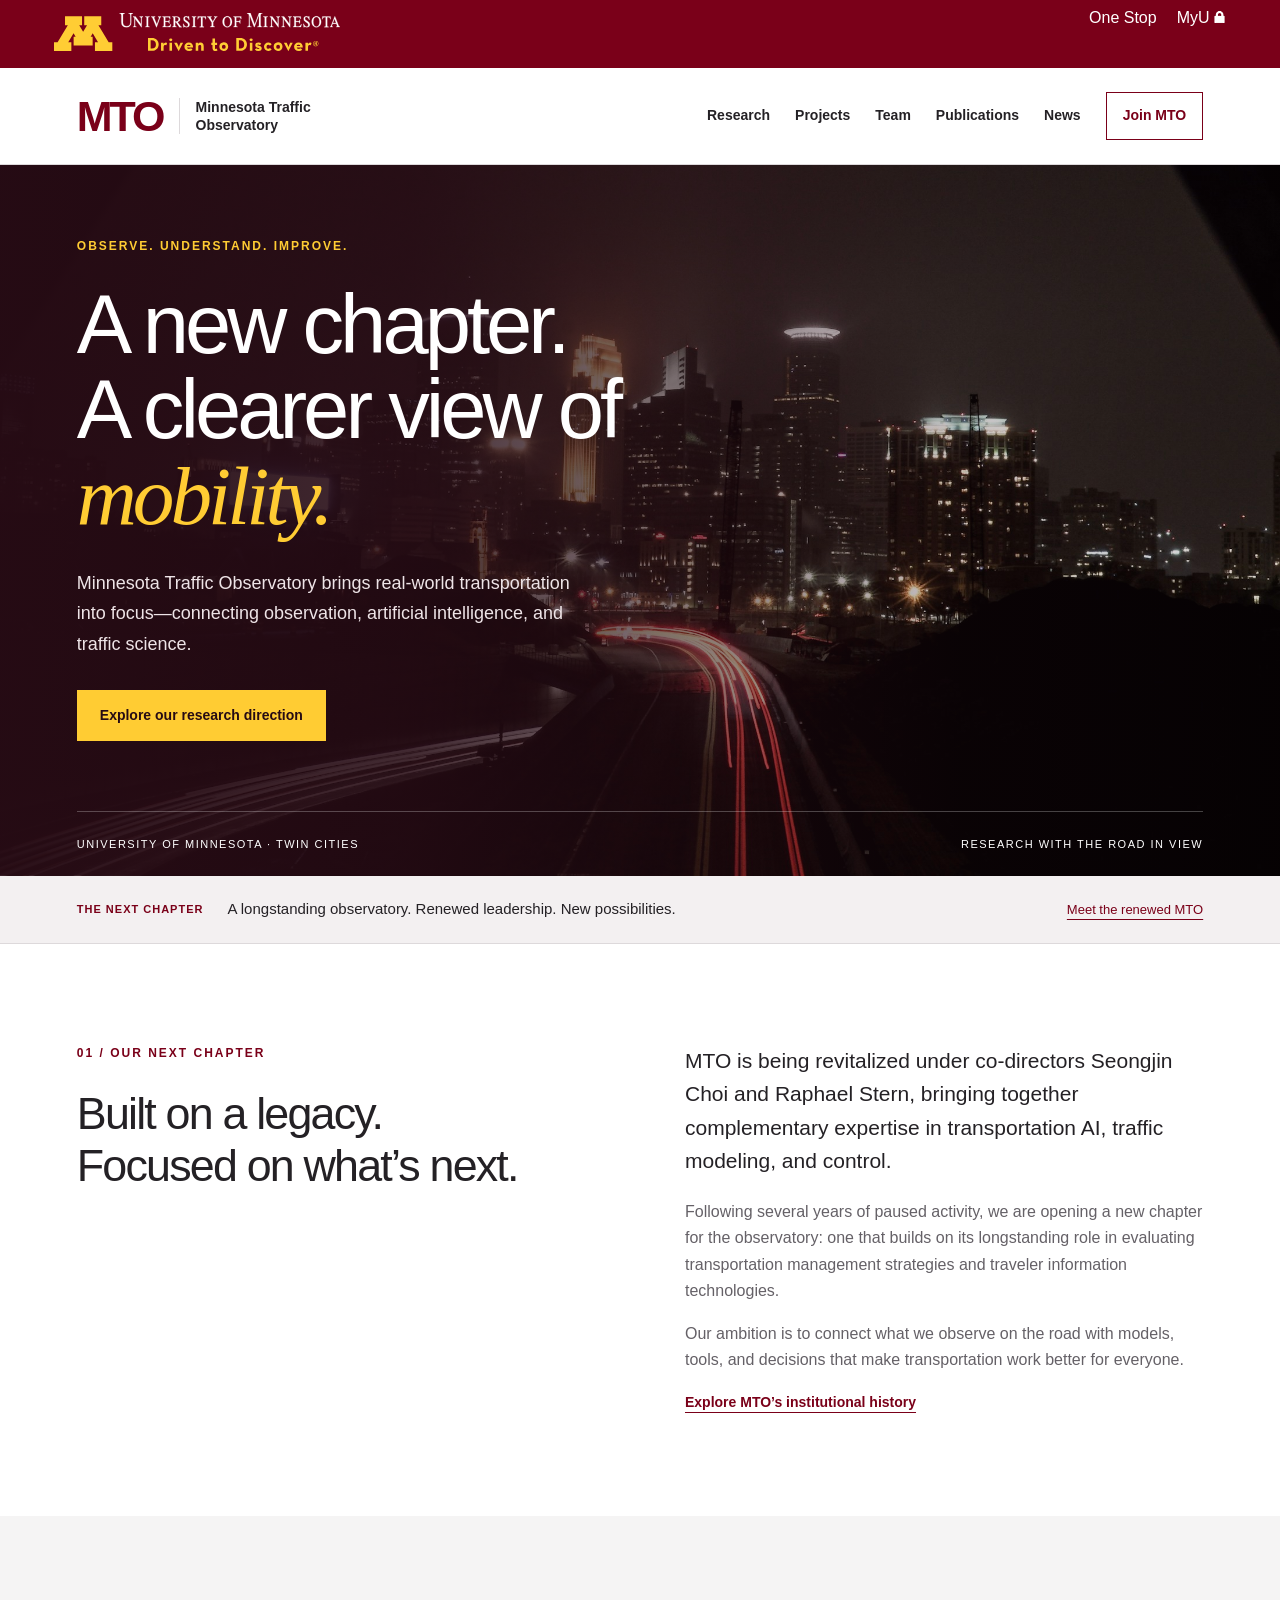
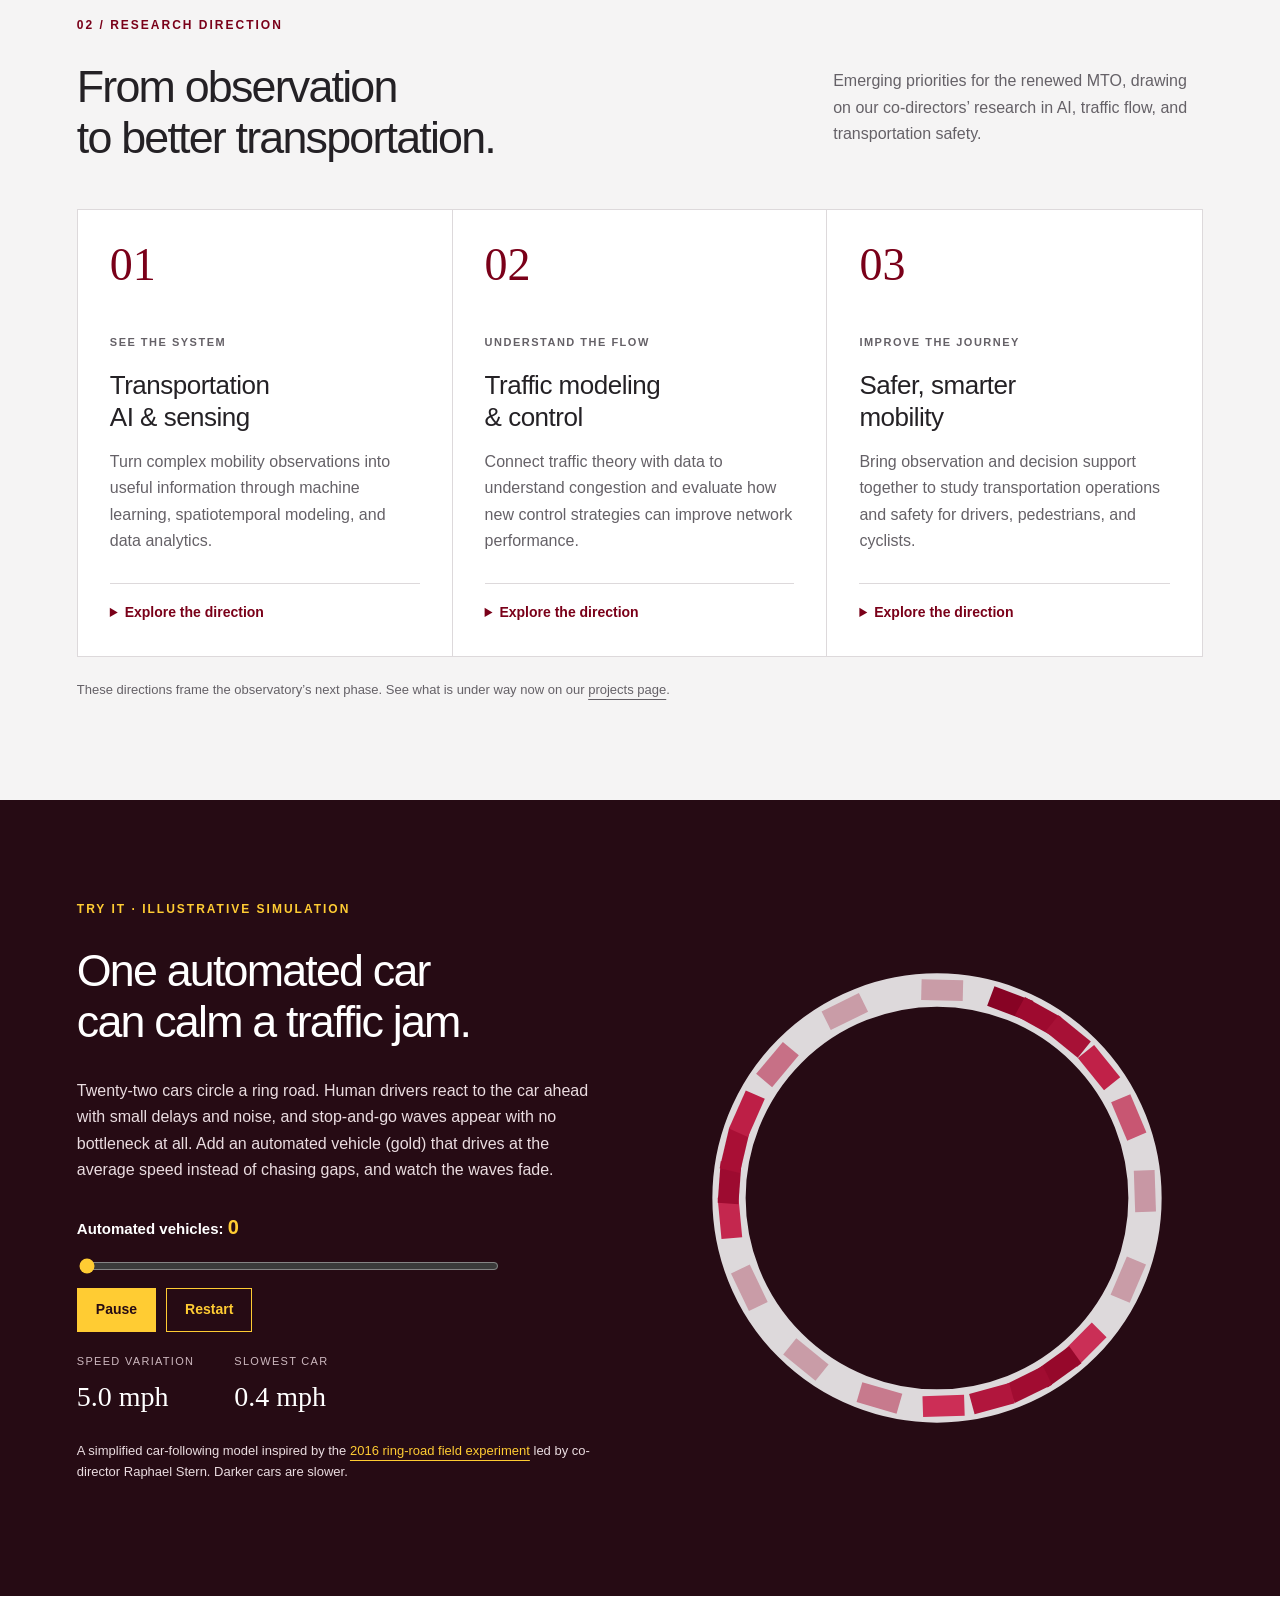
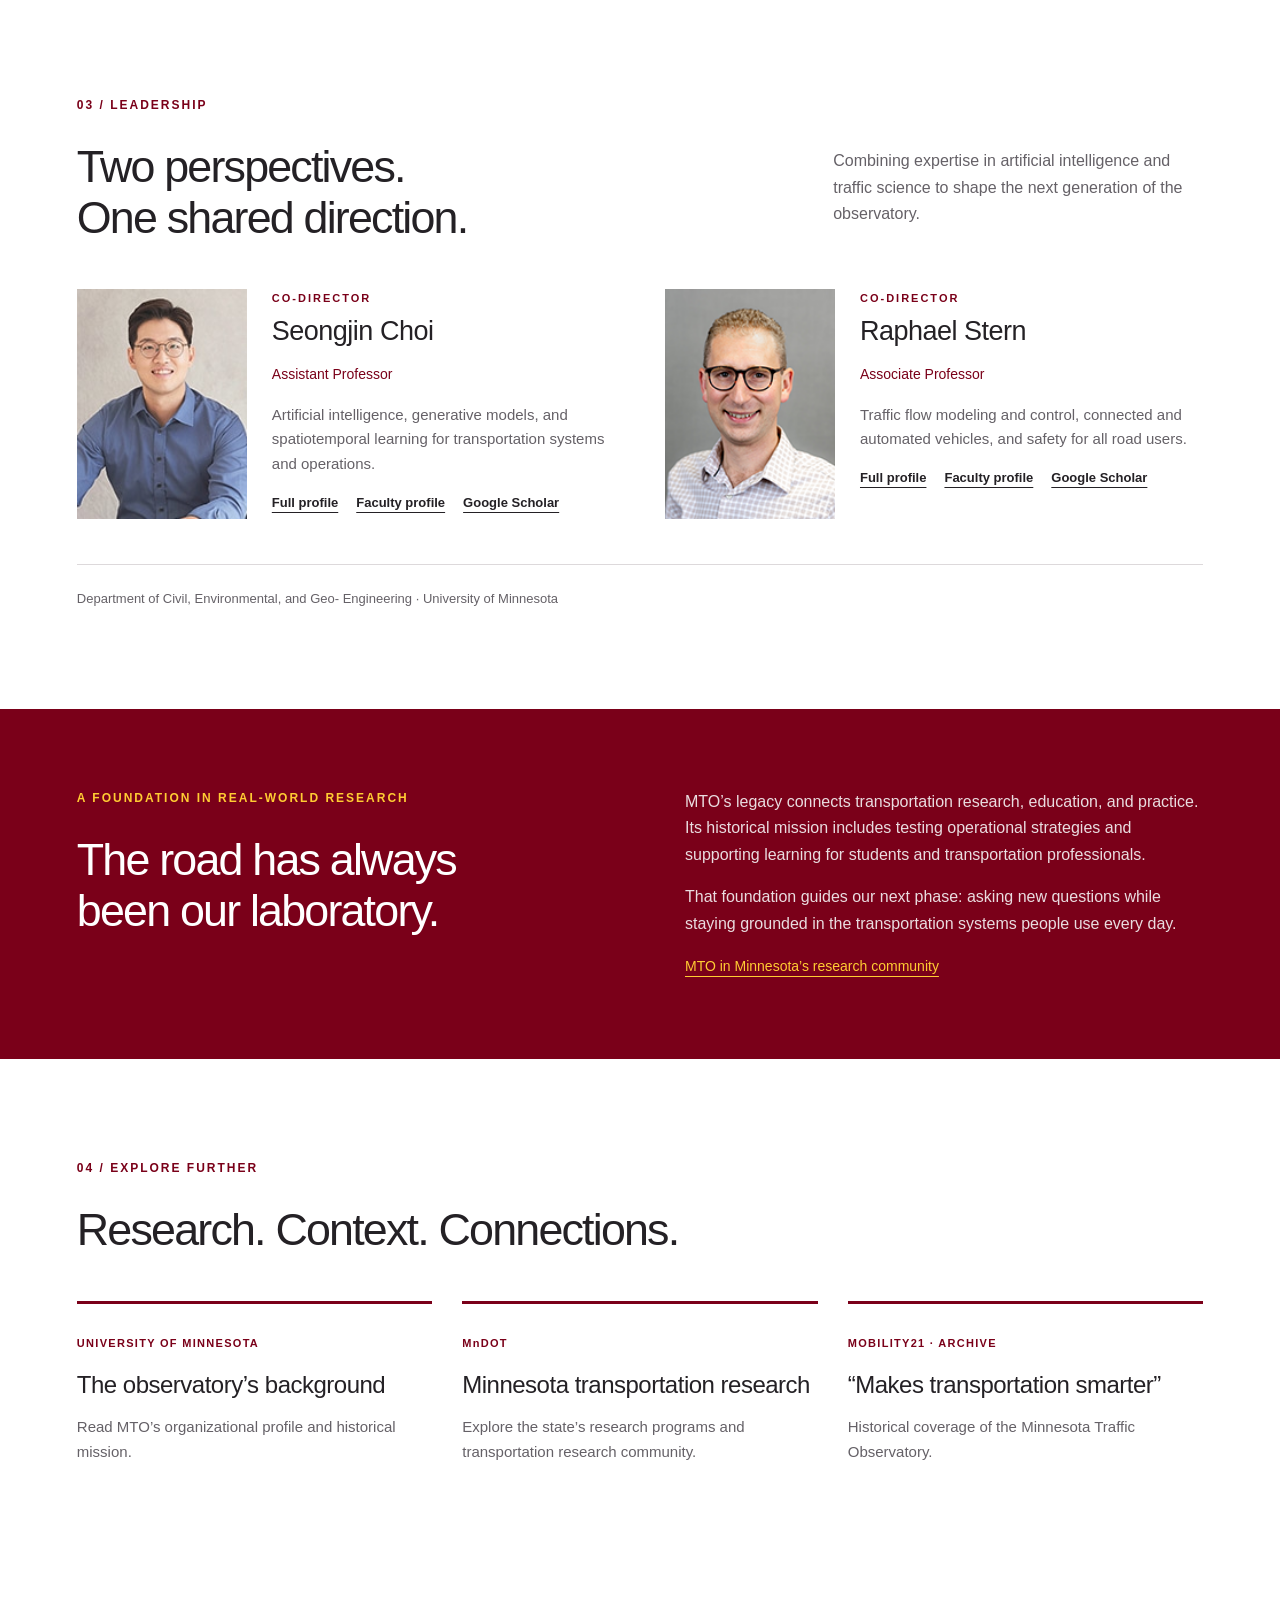
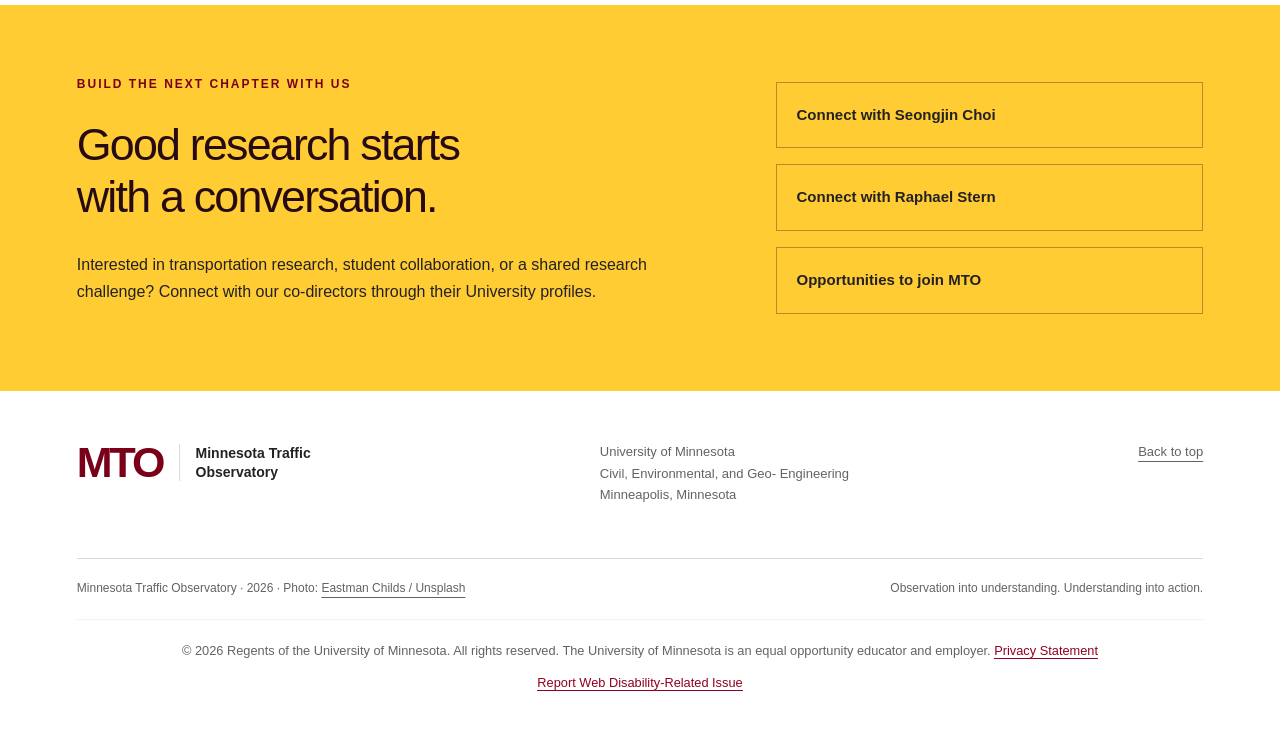
==== commit d3049ac0: "Cache-busting asset versions; photo-led News page - ?v= query on style.css and scripts so browsers p" ====
--- a/index.html
+++ b/index.html
@@ -1,5 +1,5 @@
 <!doctype html>
-<html lang="en"><head><meta charset="utf-8"><meta name="viewport" content="width=device-width,initial-scale=1"><title>Minnesota Traffic Observatory | University of Minnesota</title><meta name="description" content="A new chapter for the Minnesota Traffic Observatory. Connecting transportation observation, artificial intelligence, and traffic control under co-directors Seongjin Choi and Raphael Stern."><link rel="icon" type="image/svg+xml" href="data:image/svg+xml,%3Csvg xmlns='http://www.w3.org/2000/svg' viewBox='0 0 32 32'%3E%3Crect width='32' height='32' rx='5' fill='%237a0019'/%3E%3Cpath d='M8 24V8l8 10 8-10v16' fill='none' stroke='%23ffcc33' stroke-width='4'/%3E%3C/svg%3E"><link rel="stylesheet" href="assets/umnhf/css/2015-tc.css"><link rel="stylesheet" href="style.css"></head>
+<html lang="en"><head><meta charset="utf-8"><meta name="viewport" content="width=device-width,initial-scale=1"><title>Minnesota Traffic Observatory | University of Minnesota</title><meta name="description" content="A new chapter for the Minnesota Traffic Observatory. Connecting transportation observation, artificial intelligence, and traffic control under co-directors Seongjin Choi and Raphael Stern."><link rel="icon" type="image/svg+xml" href="data:image/svg+xml,%3Csvg xmlns='http://www.w3.org/2000/svg' viewBox='0 0 32 32'%3E%3Crect width='32' height='32' rx='5' fill='%237a0019'/%3E%3Cpath d='M8 24V8l8 10 8-10v16' fill='none' stroke='%23ffcc33' stroke-width='4'/%3E%3C/svg%3E"><link rel="stylesheet" href="assets/umnhf/css/2015-tc.css"><link rel="stylesheet" href="style.css?v=20260929c"></head>
 <body><header class="umnhf umnhf-background-maroon" id="umnhf-h" role="banner">
 <div id="skipLinks"><a href="#main">Main content</a></div>
 <div class="printer"><div class="left"></div><div class="right"><strong>University of Minnesota</strong><br>http://twin-cities.umn.edu/<br>612-625-5000</div></div>
@@ -23,4 +23,4 @@
 <nav id="umnhf-f-myu"><h3 class="umnhf-f-title visually-hidden">For Students, Faculty, and Staff</h3><ul><li><a href="https://onestop.umn.edu/">One Stop</a></li><li><a href="https://www.myu.umn.edu/">My U <span></span></a></li></ul></nav>
 <small>&copy; <span id="cdate">2026</span> Regents of the University of Minnesota. All rights reserved. The University of Minnesota is an equal opportunity educator and employer. <a href="https://privacy.umn.edu">Privacy Statement</a></small>
 <small><a href="https://oit-drupal-prd-web.oit.umn.edu/indexAccess.php?ref_url=https://umn-cse-mto.github.io/">Report Web Disability-Related Issue</a></small>
-</footer><script src="script.js"></script><script src="demo.js"></script><script src="assets/umnhf/js/umnhf-2015.js" defer></script></body></html>
+</footer><script src="script.js?v=20260929c"></script><script src="demo.js?v=20260929c"></script><script src="assets/umnhf/js/umnhf-2015.js" defer></script></body></html>
--- a/style.css
+++ b/style.css
@@ -13,3 +13,5 @@
 .join-seg{margin-bottom:30px;flex-wrap:wrap}.join-seg button{font-size:15px;padding:11px 20px}.join-panel{max-width:760px;padding-bottom:30px}.join-panel+.join-panel{border-top:1px solid var(--line);padding-top:30px}.join-panel h2{font-size:30px;font-weight:500;margin:0 0 14px}.join-panel h3{font-size:13px;letter-spacing:1.3px;text-transform:uppercase;color:var(--maroon);margin:24px 0 10px}.join-panel p{color:var(--muted)}.join-panel p a{color:var(--maroon);font-weight:bold}.check{list-style:none;padding:0;margin:0}.check li{padding:8px 0 8px 30px;position:relative;border-bottom:1px solid var(--line)}.check li:before{content:"";position:absolute;left:4px;top:15px;width:12px;height:7px;border-left:2px solid var(--maroon);border-bottom:2px solid var(--maroon);transform:rotate(-45deg)}.join-btns{display:flex;gap:12px;flex-wrap:wrap;margin-top:24px}.join-btns .button{margin-top:0}.swap.on .join-panel{border-top:0;padding-top:0}
 .completed{margin-top:40px;border-top:1px solid var(--line);padding-top:18px}.completed summary.grp-h{font-size:28px;letter-spacing:-.5px;font-weight:500;color:var(--ink);cursor:pointer;margin-bottom:18px}
 #umnhf-h.umnhf,#umnhf-h-mast{width:100%;max-width:none}#umnhf-h.umnhf{background:var(--maroon)}#umnhf-f.umnhf{width:min(1280px,88%);max-width:none;margin:0 auto;padding:18px 0 28px;font-size:12px;line-height:1.6}#umnhf-f small{display:block;margin-bottom:6px;color:var(--muted)}
+.news-feature{display:grid;grid-template-columns:1.3fr 1fr;gap:44px;align-items:center;margin-bottom:50px}.news-feature img{width:100%;aspect-ratio:16/10;object-fit:cover;display:block}.news-feature h2{font-size:34px;line-height:1.15;font-weight:500;letter-spacing:-1px;margin:10px 0 16px}.news-feature p{color:var(--muted)}.news-feature .links{display:flex;gap:20px;flex-wrap:wrap}.news-feature .links a{color:var(--maroon);font-weight:bold}
+.news-grid{display:grid;grid-template-columns:repeat(auto-fill,minmax(280px,1fr));gap:30px}.news-card{border:1px solid var(--line);display:flex;flex-direction:column;background:#fff}.news-card img{width:100%;aspect-ratio:16/9;object-fit:cover;display:block}.band{height:8px}.band-research{background:var(--maroon)}.band-people{background:var(--gold)}.band-talks{background:var(--dark)}.band-awards{background:linear-gradient(90deg,var(--gold),var(--maroon))}.nc-body{padding:18px 20px 20px}.nc-meta{display:flex;gap:10px;align-items:center;font-size:12px;margin:0 0 8px}.nc-meta .cat{font-weight:bold;letter-spacing:1.2px;text-transform:uppercase;color:var(--maroon);font-size:11px}.nc-meta time{color:var(--muted)}.news-card h3{font-size:19px;line-height:1.3;margin:0 0 8px}.news-card p{font-size:14px;color:var(--muted);margin:0}.news-card p a{color:var(--maroon);font-weight:bold}@media(max-width:900px){.news-feature{grid-template-columns:1fr;gap:20px}}
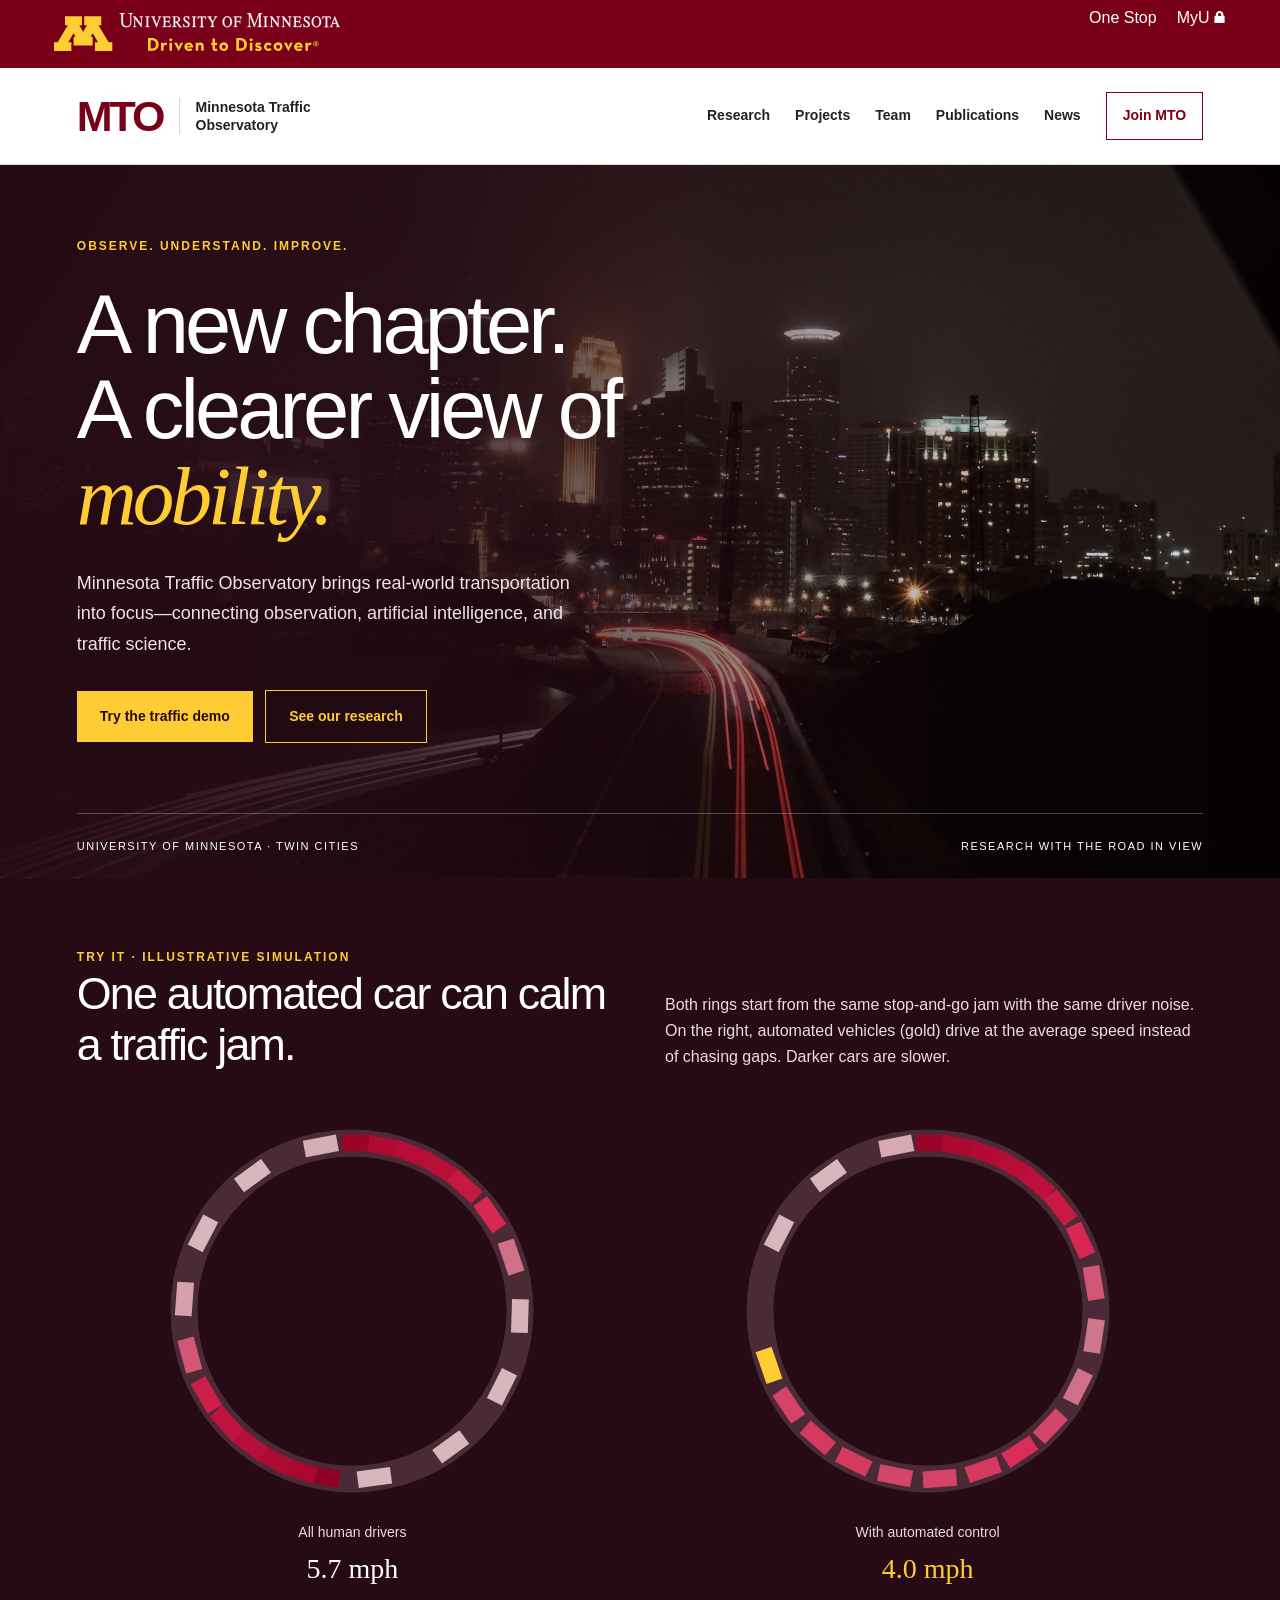
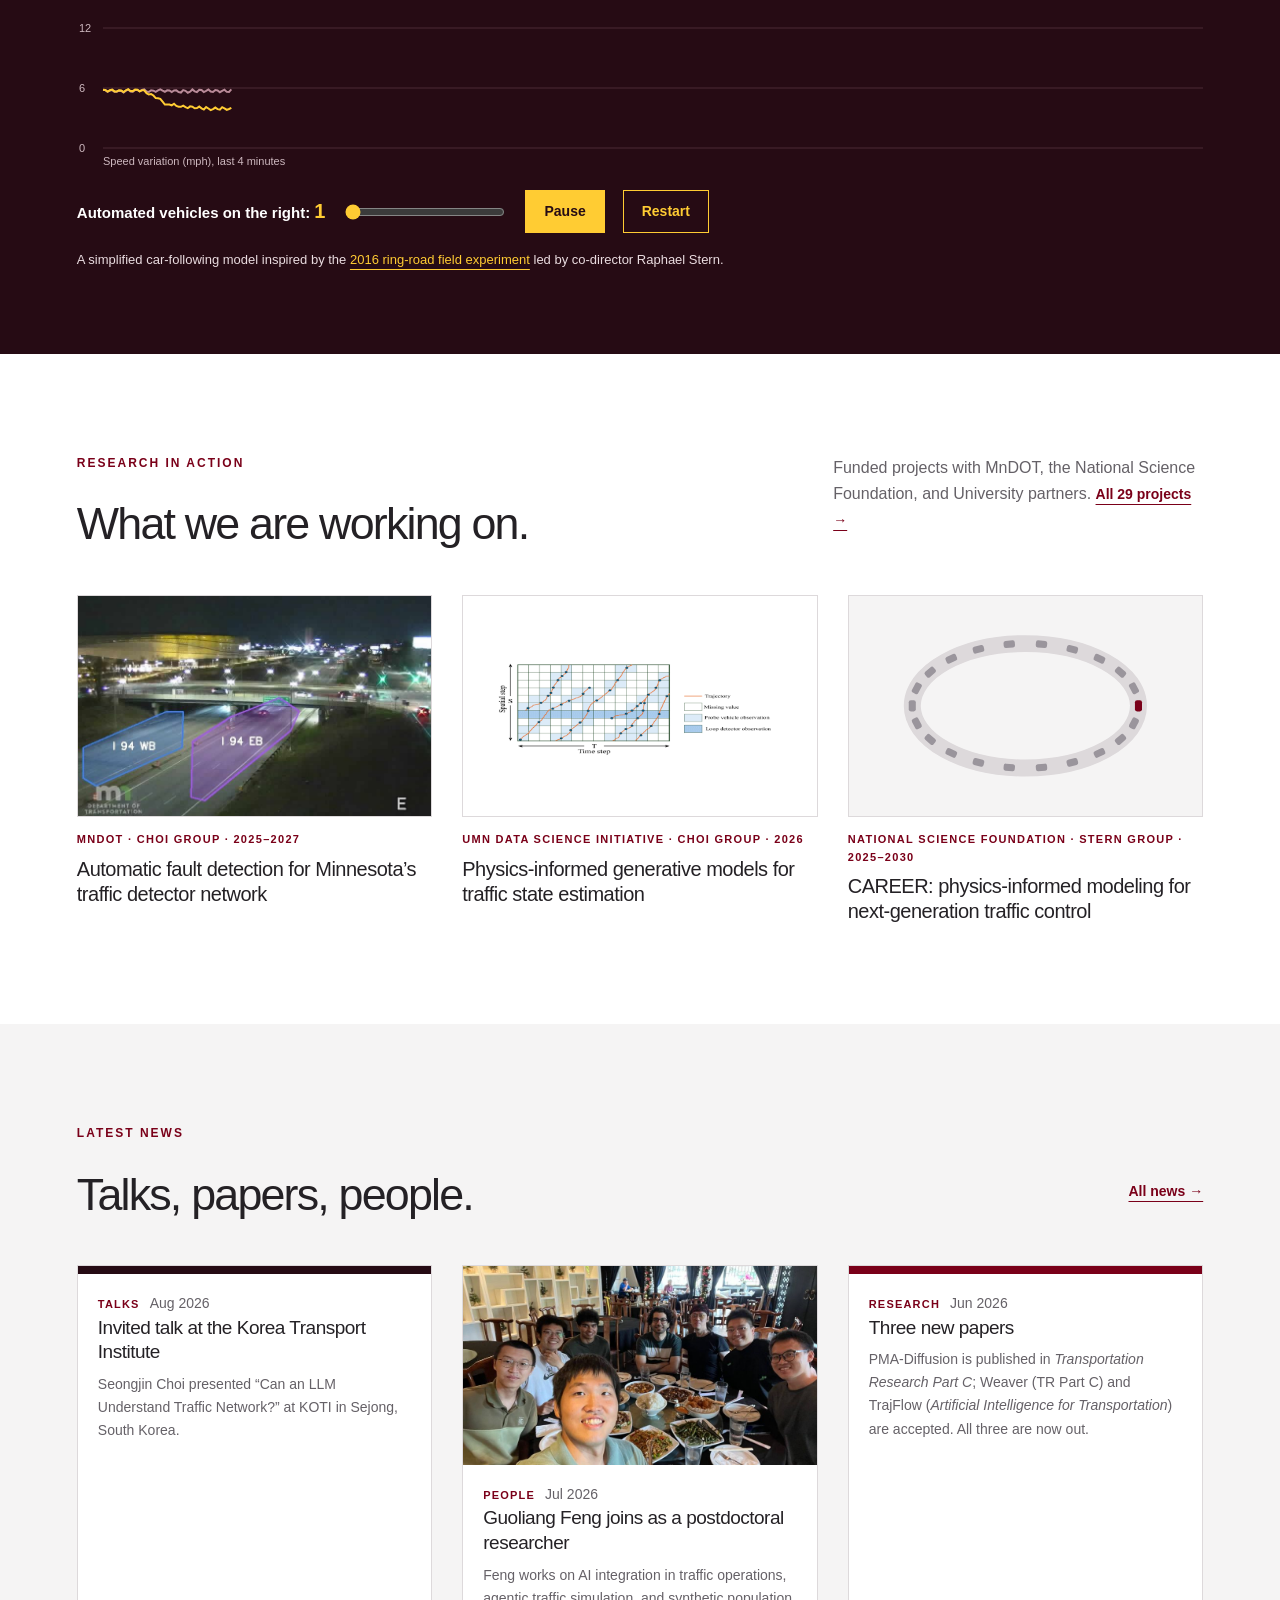
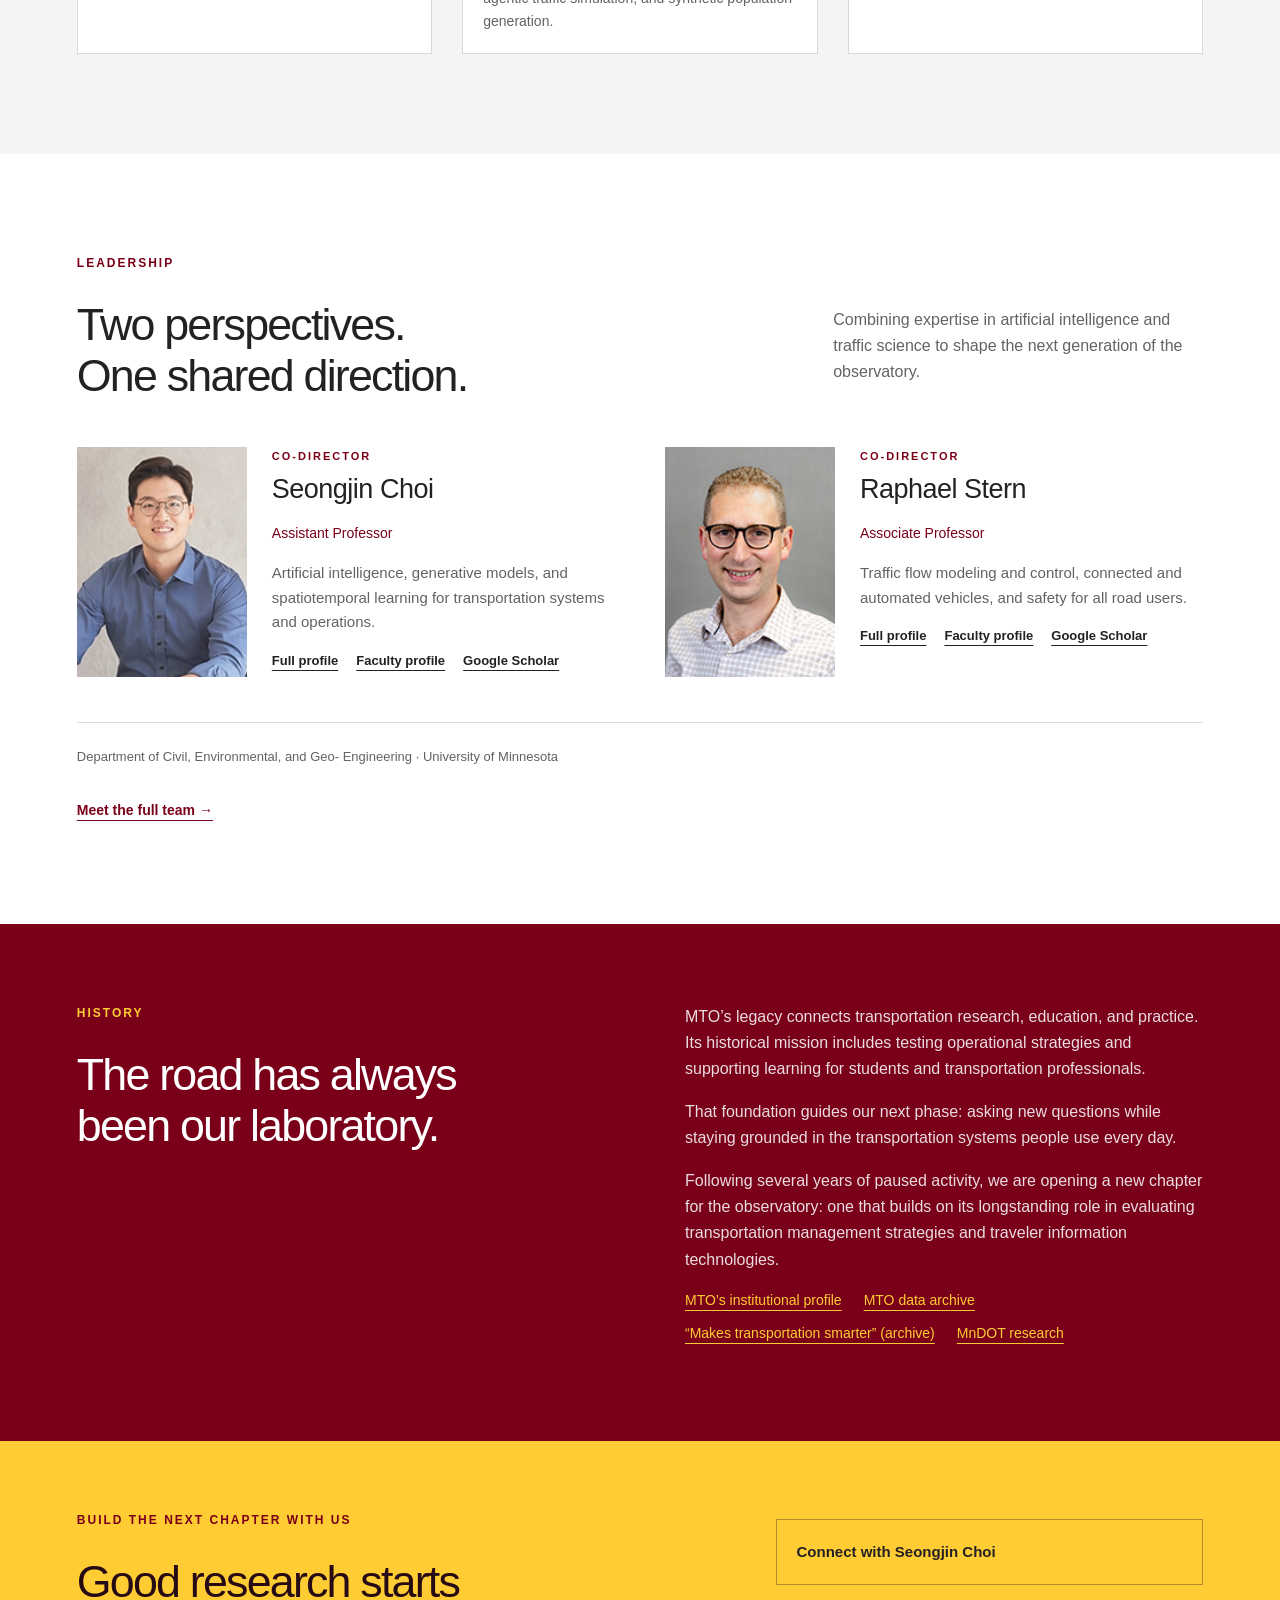
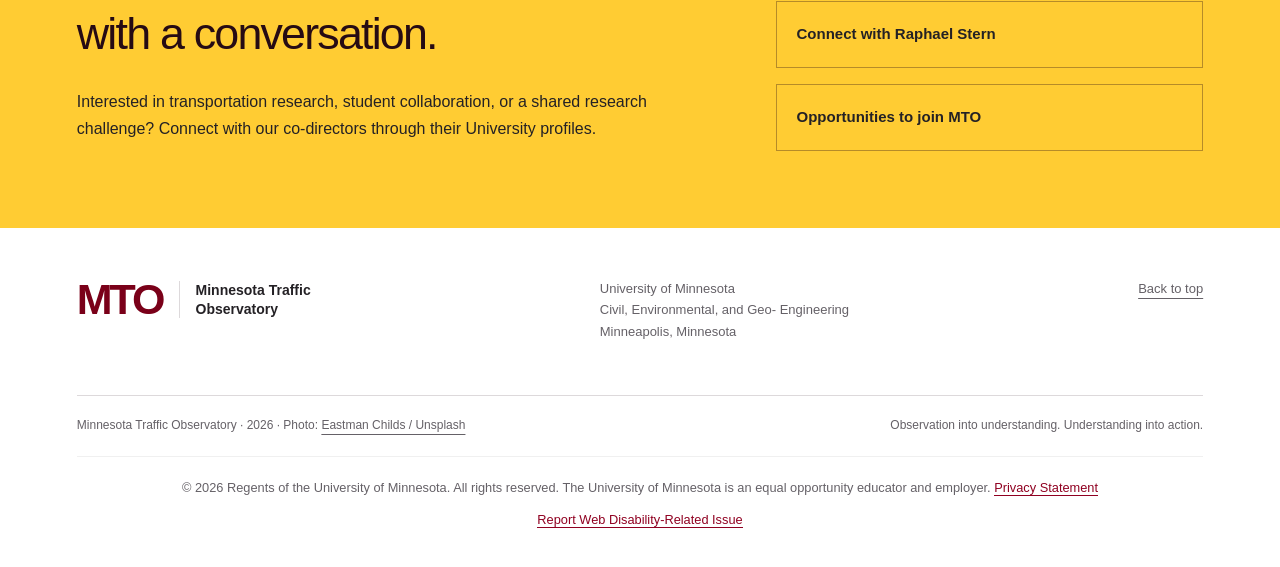
==== commit 8beae28c: "Homepage: demo-first layout with side-by-side seeded comparison Order: hero -> A/B ring demo -> rese" ====
--- a/index.html
+++ b/index.html
@@ -1,5 +1,5 @@
 <!doctype html>
-<html lang="en"><head><meta charset="utf-8"><meta name="viewport" content="width=device-width,initial-scale=1"><title>Minnesota Traffic Observatory | University of Minnesota</title><meta name="description" content="A new chapter for the Minnesota Traffic Observatory. Connecting transportation observation, artificial intelligence, and traffic control under co-directors Seongjin Choi and Raphael Stern."><link rel="icon" type="image/svg+xml" href="data:image/svg+xml,%3Csvg xmlns='http://www.w3.org/2000/svg' viewBox='0 0 32 32'%3E%3Crect width='32' height='32' rx='5' fill='%237a0019'/%3E%3Cpath d='M8 24V8l8 10 8-10v16' fill='none' stroke='%23ffcc33' stroke-width='4'/%3E%3C/svg%3E"><link rel="stylesheet" href="assets/umnhf/css/2015-tc.css"><link rel="stylesheet" href="style.css?v=20260929c"></head>
+<html lang="en"><head><meta charset="utf-8"><meta name="viewport" content="width=device-width,initial-scale=1"><title>Minnesota Traffic Observatory | University of Minnesota</title><meta name="description" content="A new chapter for the Minnesota Traffic Observatory. Connecting transportation observation, artificial intelligence, and traffic control under co-directors Seongjin Choi and Raphael Stern."><link rel="icon" type="image/svg+xml" href="data:image/svg+xml,%3Csvg xmlns='http://www.w3.org/2000/svg' viewBox='0 0 32 32'%3E%3Crect width='32' height='32' rx='5' fill='%237a0019'/%3E%3Cpath d='M8 24V8l8 10 8-10v16' fill='none' stroke='%23ffcc33' stroke-width='4'/%3E%3C/svg%3E"><link rel="stylesheet" href="assets/umnhf/css/2015-tc.css"><link rel="stylesheet" href="style.css?v=20260929d"></head>
 <body><header class="umnhf umnhf-background-maroon" id="umnhf-h" role="banner">
 <div id="skipLinks"><a href="#main">Main content</a></div>
 <div class="printer"><div class="left"></div><div class="right"><strong>University of Minnesota</strong><br>http://twin-cities.umn.edu/<br>612-625-5000</div></div>
@@ -9,18 +9,22 @@
 <div class="umnhf" id="umnhf-h-search" role="search"><script>(function(){var cx='002834015805923805805:c-0k--9bdkk';var g=document.createElement('script');g.async=true;g.src='https://cse.google.com/cse.js?cx='+cx;var s=document.getElementsByTagName('script')[0];s.parentNode.insertBefore(g,s);})();</script><gcse:searchbox-only></gcse:searchbox-only></div>
 </header>
 <header><div class="wrap nav"><a class="brand" href="#"><b>MTO</b><span>Minnesota Traffic<br>Observatory</span></a><button class="menu" aria-expanded="false" aria-controls="navigation">Menu</button><nav id="navigation" aria-label="Main navigation"><a href="#research">Research</a><a href="projects.html">Projects</a><a href="team.html">Team</a><a href="publications.html">Publications</a><a href="news.html">News</a><a class="nav-contact" href="join.html">Join MTO</a></nav></div></header>
-<main id="main"><section class="hero"><div class="hero-visual" aria-hidden="true"></div><div class="wrap hero-inner"><p class="eyebrow gold">OBSERVE. UNDERSTAND. IMPROVE.</p><h1>A new chapter.<br>A clearer view of<br><em>mobility.</em></h1><p class="hero-copy">Minnesota Traffic Observatory brings real-world transportation into focus—connecting observation, artificial intelligence, and traffic science.</p><a class="button gold-button" href="#research">Explore our research direction</a><div class="hero-bottom"><span>UNIVERSITY OF MINNESOTA · TWIN CITIES</span><span>RESEARCH WITH THE ROAD IN VIEW</span></div></div></section>
-<div class="chapter-strip"><div class="wrap"><span class="chapter-tag">THE NEXT CHAPTER</span><p>A longstanding observatory. Renewed leadership. New possibilities.</p><a href="#about">Meet the renewed MTO</a></div></div>
-<section id="about" class="section wrap about"><div><p class="eyebrow">01 / OUR NEXT CHAPTER</p><h2>Built on a legacy.<br>Focused on what’s next.</h2></div><div class="about-copy"><p class="lead">MTO is being revitalized under co-directors Seongjin Choi and Raphael Stern, bringing together complementary expertise in transportation AI, traffic modeling, and control.</p><p>Following several years of paused activity, we are opening a new chapter for the observatory: one that builds on its longstanding role in evaluating transportation management strategies and traveler information technologies.</p><p>Our ambition is to connect what we observe on the road with models, tools, and decisions that make transportation work better for everyone.</p><a class="text-link" href="https://experts.umn.edu/en/organisations/minnesota-traffic-observatory/">Explore MTO’s institutional history</a></div></section>
-<section id="research" class="research section"><div class="wrap"><div class="section-heading"><div><p class="eyebrow">02 / RESEARCH DIRECTION</p><h2>From observation<br>to better transportation.</h2></div><p>Emerging priorities for the renewed MTO, drawing on our co-directors’ research in AI, traffic flow, and transportation safety.</p></div><div class="research-grid"><article><span class="number">01</span><span class="topic">SEE THE SYSTEM</span><h3>Transportation<br>AI &amp; sensing</h3><p>Turn complex mobility observations into useful information through machine learning, spatiotemporal modeling, and data analytics.</p><details><summary>Explore the direction</summary><p>Potential initiatives include learning from heterogeneous transportation data, estimating network conditions, and developing reliable AI tools for traffic monitoring.</p></details></article><article><span class="number">02</span><span class="topic">UNDERSTAND THE FLOW</span><h3>Traffic modeling<br>&amp; control</h3><p>Connect traffic theory with data to understand congestion and evaluate how new control strategies can improve network performance.</p><details><summary>Explore the direction</summary><p>Potential initiatives include data-informed traffic models, congestion mitigation, and evaluation of connected and automated vehicle strategies.</p></details></article><article><span class="number">03</span><span class="topic">IMPROVE THE JOURNEY</span><h3>Safer, smarter<br>mobility</h3><p>Bring observation and decision support together to study transportation operations and safety for drivers, pedestrians, and cyclists.</p><details><summary>Explore the direction</summary><p>Potential initiatives include multimodal safety analysis, evaluation of operational strategies, and practical tools to support transportation agencies.</p></details></article></div><p class="research-note">These directions frame the observatory’s next phase. See what is under way now on our <a href="projects.html">projects page</a>.</p></div></section>
-<section class="demo section" id="demo" style="--road:#ddd9db"><div class="wrap demo-inner"><div><p class="eyebrow">TRY IT · ILLUSTRATIVE SIMULATION</p><h2>One automated car<br>can calm a traffic jam.</h2><p>Twenty-two cars circle a ring road. Human drivers react to the car ahead with small delays and noise, and stop-and-go waves appear with no bottleneck at all. Add an automated vehicle (gold) that drives at the average speed instead of chasing gaps, and watch the waves fade.</p><div class="demo-controls"><label for="avs">Automated vehicles: <output>0</output></label><input id="avs" type="range" min="0" max="3" step="1" value="0"><div class="demo-buttons"><button type="button" class="play" aria-pressed="false">Play</button><button type="button" class="restart">Restart</button></div></div><dl class="demo-stats"><div><dt>Speed variation</dt><dd data-stat="var">–</dd></div><div><dt>Slowest car</dt><dd data-stat="min">–</dd></div></dl><p class="demo-note">A simplified car-following model inspired by the <a href="https://doi.org/10.1016/j.trc.2018.02.005">2016 ring-road field experiment</a> led by co-director Raphael Stern. Darker cars are slower.</p></div><canvas role="img" aria-label="Animated ring road with 22 cars; darker cars are slower, gold cars are automated"></canvas></div></section>
-<section id="people" class="section wrap"><div class="section-heading"><div><p class="eyebrow">03 / LEADERSHIP</p><h2>Two perspectives.<br>One shared direction.</h2></div><p>Combining expertise in artificial intelligence and traffic science to shape the next generation of the observatory.</p></div><div class="people"><article class="person"><div class="portrait"><img src="assets/choi.jpg" alt="Seongjin Choi" loading="lazy"></div><div class="person-info"><p class="eyebrow">CO-DIRECTOR</p><h3>Seongjin Choi</h3><p class="position">Assistant Professor</p><p>Artificial intelligence, generative models, and spatiotemporal learning for transportation systems and operations.</p><div class="person-links"><a href="people/choi.html">Full profile</a><a href="https://www.cts.umn.edu/programs-people/scholars/seongjin-choi">Faculty profile</a><a href="https://scholar.google.com/citations?user=tyLWFk4AAAAJ&amp;hl=en">Google Scholar</a></div></div></article><article class="person"><div class="portrait"><img src="assets/stern.png" alt="Raphael Stern" loading="lazy"></div><div class="person-info"><p class="eyebrow">CO-DIRECTOR</p><h3>Raphael Stern</h3><p class="position">Associate Professor</p><p>Traffic flow modeling and control, connected and automated vehicles, and safety for all road users.</p><div class="person-links"><a href="people/stern.html">Full profile</a><a href="https://www.cts.umn.edu/programs-people/scholars/raphael-stern">Faculty profile</a><a href="https://scholar.google.com/citations?user=Xs29rb4AAAAJ&amp;hl=en">Google Scholar</a></div></div></article></div><p class="department">Department of Civil, Environmental, and Geo- Engineering · University of Minnesota</p></section>
-<section class="legacy"><div class="wrap legacy-inner"><div><p class="eyebrow gold">A FOUNDATION IN REAL-WORLD RESEARCH</p><h2>The road has always<br>been our laboratory.</h2></div><div><p>MTO’s legacy connects transportation research, education, and practice. Its historical mission includes testing operational strategies and supporting learning for students and transportation professionals.</p><p>That foundation guides our next phase: asking new questions while staying grounded in the transportation systems people use every day.</p><a class="light-link" href="https://www.dot.state.mn.us/research.html">MTO in Minnesota’s research community</a></div></div></section>
-<section id="resources" class="section wrap"><div class="section-heading"><div><p class="eyebrow">04 / EXPLORE FURTHER</p><h2>Research. Context. Connections.</h2></div></div><div class="resources"><a href="https://experts.umn.edu/en/organisations/minnesota-traffic-observatory/"><span>UNIVERSITY OF MINNESOTA</span><h3>The observatory’s background</h3><p>Read MTO’s organizational profile and historical mission.</p></a><a href="https://www.dot.state.mn.us/research.html"><span>MnDOT</span><h3>Minnesota transportation research</h3><p>Explore the state’s research programs and transportation research community.</p></a><a href="https://mobility21.cmu.edu/minnesota-traffic-observatory-makes-transportation-smarter/"><span>MOBILITY21 · ARCHIVE</span><h3>“Makes transportation smarter”</h3><p>Historical coverage of the Minnesota Traffic Observatory.</p></a></div></section>
-<section id="connect" class="connect"><div class="wrap connect-inner"><div><p class="eyebrow">BUILD THE NEXT CHAPTER WITH US</p><h2>Good research starts<br>with a conversation.</h2><p>Interested in transportation research, student collaboration, or a shared research challenge? Connect with our co-directors through their University profiles.</p></div><div class="contact-links"><a href="https://www.cts.umn.edu/programs-people/scholars/seongjin-choi">Connect with Seongjin Choi</a><a href="https://www.cts.umn.edu/programs-people/scholars/raphael-stern">Connect with Raphael Stern</a><a href="join.html">Opportunities to join MTO</a></div></div></section></main>
+<main id="main">
+<section class="hero"><div class="hero-visual" aria-hidden="true"></div><div class="wrap hero-inner"><p class="eyebrow gold">OBSERVE. UNDERSTAND. IMPROVE.</p><h1>A new chapter.<br>A clearer view of<br><em>mobility.</em></h1><p class="hero-copy">Minnesota Traffic Observatory brings real-world transportation into focus—connecting observation, artificial intelligence, and traffic science.</p><a class="button gold-button" href="#demo">Try the traffic demo</a> <a class="button ghost-button" href="#research">See our research</a><div class="hero-bottom"><span>UNIVERSITY OF MINNESOTA · TWIN CITIES</span><span>RESEARCH WITH THE ROAD IN VIEW</span></div></div></section>
+<section class="demo" id="demo"><div class="wrap"><div class="demo-head"><div><p class="eyebrow">TRY IT · ILLUSTRATIVE SIMULATION</p><h2>One automated car can calm a traffic jam.</h2></div><p>Both rings start from the same stop-and-go jam with the same driver noise. On the right, automated vehicles (gold) drive at the average speed instead of chasing gaps. Darker cars are slower.</p></div>
+<div class="rings"><figure><canvas data-ring="a" role="img" aria-label="Ring road with 22 human-driven cars in stop-and-go traffic"></canvas><figcaption>All human drivers<b data-stat>–</b></figcaption></figure><figure><canvas data-ring="b" role="img" aria-label="The same ring road with automated vehicles in gold"></canvas><figcaption>With automated control<b data-stat>–</b></figcaption></figure></div>
+<canvas class="chart" role="img" aria-label="Line chart of speed variation over time for both rings"></canvas>
+<div class="demo-controls"><label for="avs">Automated vehicles on the right: <output>1</output></label><input id="avs" type="range" min="1" max="3" step="1" value="1"><button type="button" class="play" aria-pressed="false">Play</button><button type="button" class="restart">Restart</button></div>
+<p class="demo-note">A simplified car-following model inspired by the <a href="https://doi.org/10.1016/j.trc.2018.02.005">2016 ring-road field experiment</a> led by co-director Raphael Stern.</p></div></section>
+<section id="research" class="section wrap"><div class="section-heading"><div><p class="eyebrow">RESEARCH IN ACTION</p><h2>What we are working on.</h2></div><p>Funded projects with MnDOT, the National Science Foundation, and University partners. <a class="text-link" href="projects.html">All 29 projects →</a></p></div><div class="minis"><a class="mini" href="projects.html"><div class="mini-fig"><img src="assets/proj/c2d_roads.jpg" alt="MnDOT camera view of I-94 with eastbound and westbound road regions outlined" loading="lazy"></div><span class="tag">MNDOT · CHOI GROUP · 2025–2027</span><h3>Automatic fault detection for Minnesota’s traffic detector network</h3></a><a class="mini" href="projects.html"><div class="mini-fig"><img src="assets/pub/liu2026pma.png" alt="Space-time grid of a highway with sparse probe-vehicle and loop-detector observations" loading="lazy"></div><span class="tag">UMN DATA SCIENCE INITIATIVE · CHOI GROUP · 2026</span><h3>Physics-informed generative models for traffic state estimation</h3></a><a class="mini" href="projects.html"><div class="mini-fig"><svg viewBox="0 0 200 120" role="img" aria-label="Diagram: one automated vehicle, in maroon, driving in a ring with 21 human-driven vehicles"><ellipse cx="100" cy="60" rx="80" ry="44" fill="none" stroke="#ddd9db" stroke-width="12"/><rect x="176.0" y="57.5" width="8" height="5" rx="1.5" fill="#7a0019" transform="rotate(90 180.0 60.0)"/><rect x="172.8" y="69.9" width="8" height="5" rx="1.5" fill="#9a959c" transform="rotate(118 176.8 72.4)"/><rect x="163.3" y="81.3" width="8" height="5" rx="1.5" fill="#9a959c" transform="rotate(139 167.3 83.8)"/><rect x="148.4" y="90.8" width="8" height="5" rx="1.5" fill="#9a959c" transform="rotate(155 152.4 93.3)"/><rect x="129.2" y="97.5" width="8" height="5" rx="1.5" fill="#9a959c" transform="rotate(166 133.2 100.0)"/><rect x="107.4" y="101.1" width="8" height="5" rx="1.5" fill="#9a959c" transform="rotate(175 111.4 103.6)"/><rect x="84.6" y="101.1" width="8" height="5" rx="1.5" fill="#9a959c" transform="rotate(-175 88.6 103.6)"/><rect x="62.8" y="97.5" width="8" height="5" rx="1.5" fill="#9a959c" transform="rotate(-166 66.8 100.0)"/><rect x="43.6" y="90.8" width="8" height="5" rx="1.5" fill="#9a959c" transform="rotate(-155 47.6 93.3)"/><rect x="28.7" y="81.3" width="8" height="5" rx="1.5" fill="#9a959c" transform="rotate(-139 32.7 83.8)"/><rect x="19.2" y="69.9" width="8" height="5" rx="1.5" fill="#9a959c" transform="rotate(-118 23.2 72.4)"/><rect x="16.0" y="57.5" width="8" height="5" rx="1.5" fill="#9a959c" transform="rotate(-90 20.0 60.0)"/><rect x="19.2" y="45.1" width="8" height="5" rx="1.5" fill="#9a959c" transform="rotate(-62 23.2 47.6)"/><rect x="28.7" y="33.7" width="8" height="5" rx="1.5" fill="#9a959c" transform="rotate(-41 32.7 36.2)"/><rect x="43.6" y="24.2" width="8" height="5" rx="1.5" fill="#9a959c" transform="rotate(-25 47.6 26.7)"/><rect x="62.8" y="17.5" width="8" height="5" rx="1.5" fill="#9a959c" transform="rotate(-14 66.8 20.0)"/><rect x="84.6" y="13.9" width="8" height="5" rx="1.5" fill="#9a959c" transform="rotate(-5 88.6 16.4)"/><rect x="107.4" y="13.9" width="8" height="5" rx="1.5" fill="#9a959c" transform="rotate(5 111.4 16.4)"/><rect x="129.2" y="17.5" width="8" height="5" rx="1.5" fill="#9a959c" transform="rotate(14 133.2 20.0)"/><rect x="148.4" y="24.2" width="8" height="5" rx="1.5" fill="#9a959c" transform="rotate(25 152.4 26.7)"/><rect x="163.3" y="33.7" width="8" height="5" rx="1.5" fill="#9a959c" transform="rotate(41 167.3 36.2)"/><rect x="172.8" y="45.1" width="8" height="5" rx="1.5" fill="#9a959c" transform="rotate(62 176.8 47.6)"/></svg></div><span class="tag">NATIONAL SCIENCE FOUNDATION · STERN GROUP · 2025–2030</span><h3>CAREER: physics-informed modeling for next-generation traffic control</h3></a></div></section>
+<section class="section news-home"><div class="wrap"><div class="section-heading"><div><p class="eyebrow">LATEST NEWS</p><h2>Talks, papers, people.</h2></div><p><a class="text-link" href="news.html">All news →</a></p></div><div class="news-grid"><article class="news-card" data-cat="talks"><div class="band band-talks" aria-hidden="true"></div><div class="nc-body"><p class="nc-meta"><span class="cat">Talks</span><time>Aug 2026</time></p><h3>Invited talk at the Korea Transport Institute</h3><p>Seongjin Choi presented “Can an LLM Understand Traffic Network?” at KOTI in Sejong, South Korea.</p></div></article><article class="news-card" data-cat="people"><img src="assets/news_group_2026.jpg" alt="Team members at lunch, summer 2026" loading="lazy"><div class="nc-body"><p class="nc-meta"><span class="cat">People</span><time>Jul 2026</time></p><h3>Guoliang Feng joins as a postdoctoral researcher</h3><p>Feng works on AI integration in traffic operations, agentic traffic simulation, and synthetic population generation.</p></div></article><article class="news-card" data-cat="research"><div class="band band-research" aria-hidden="true"></div><div class="nc-body"><p class="nc-meta"><span class="cat">Research</span><time>Jun 2026</time></p><h3>Three new papers</h3><p>PMA-Diffusion is published in <em>Transportation Research Part C</em>; Weaver (TR Part C) and TrajFlow (<em>Artificial Intelligence for Transportation</em>) are accepted. All three are now out.</p></div></article></div></div></section>
+<section id="people" class="section wrap"><div class="section-heading"><div><p class="eyebrow">LEADERSHIP</p><h2>Two perspectives.<br>One shared direction.</h2></div><p>Combining expertise in artificial intelligence and traffic science to shape the next generation of the observatory.</p></div><div class="people"><article class="person"><div class="portrait"><img src="assets/choi.jpg" alt="Seongjin Choi" loading="lazy"></div><div class="person-info"><p class="eyebrow">CO-DIRECTOR</p><h3>Seongjin Choi</h3><p class="position">Assistant Professor</p><p>Artificial intelligence, generative models, and spatiotemporal learning for transportation systems and operations.</p><div class="person-links"><a href="people/choi.html">Full profile</a><a href="https://www.cts.umn.edu/programs-people/scholars/seongjin-choi">Faculty profile</a><a href="https://scholar.google.com/citations?user=tyLWFk4AAAAJ&amp;hl=en">Google Scholar</a></div></div></article><article class="person"><div class="portrait"><img src="assets/stern.png" alt="Raphael Stern" loading="lazy"></div><div class="person-info"><p class="eyebrow">CO-DIRECTOR</p><h3>Raphael Stern</h3><p class="position">Associate Professor</p><p>Traffic flow modeling and control, connected and automated vehicles, and safety for all road users.</p><div class="person-links"><a href="people/stern.html">Full profile</a><a href="https://www.cts.umn.edu/programs-people/scholars/raphael-stern">Faculty profile</a><a href="https://scholar.google.com/citations?user=Xs29rb4AAAAJ&amp;hl=en">Google Scholar</a></div></div></article></div><p class="department">Department of Civil, Environmental, and Geo- Engineering · University of Minnesota</p><p class="team-link"><a class="text-link" href="team.html">Meet the full team →</a></p></section>
+<section class="legacy" id="history"><div class="wrap legacy-inner"><div><p class="eyebrow gold">HISTORY</p><h2>The road has always<br>been our laboratory.</h2></div><div><p>MTO’s legacy connects transportation research, education, and practice. Its historical mission includes testing operational strategies and supporting learning for students and transportation professionals.</p><p>That foundation guides our next phase: asking new questions while staying grounded in the transportation systems people use every day.</p><p>Following several years of paused activity, we are opening a new chapter for the observatory: one that builds on its longstanding role in evaluating transportation management strategies and traveler information technologies.</p><p class="history-links"><a class="light-link" href="https://experts.umn.edu/en/organisations/minnesota-traffic-observatory/">MTO’s institutional profile</a><a class="light-link" href="https://mtodata.github.io/">MTO data archive</a><a class="light-link" href="https://mobility21.cmu.edu/minnesota-traffic-observatory-makes-transportation-smarter/">“Makes transportation smarter” (archive)</a><a class="light-link" href="https://www.dot.state.mn.us/research.html">MnDOT research</a></p></div></div></section>
+<section id="connect" class="connect"><div class="wrap connect-inner"><div><p class="eyebrow">BUILD THE NEXT CHAPTER WITH US</p><h2>Good research starts<br>with a conversation.</h2><p>Interested in transportation research, student collaboration, or a shared research challenge? Connect with our co-directors through their University profiles.</p></div><div class="contact-links"><a href="https://www.cts.umn.edu/programs-people/scholars/seongjin-choi">Connect with Seongjin Choi</a><a href="https://www.cts.umn.edu/programs-people/scholars/raphael-stern">Connect with Raphael Stern</a><a href="join.html">Opportunities to join MTO</a></div></div></section>
+</main>
 <footer><div class="wrap footer-top"><a class="brand" href="#"><b>MTO</b><span>Minnesota Traffic<br>Observatory</span></a><p>University of Minnesota<br>Civil, Environmental, and Geo- Engineering<br>Minneapolis, Minnesota</p><a href="#main">Back to top</a></div><div class="wrap footer-bottom"><span>Minnesota Traffic Observatory · 2026 · Photo: <a href="https://unsplash.com/photos/timelapse-photography-of-buildings-1KxFbJs9gss">Eastman Childs / Unsplash</a></span><span>Observation into understanding. Understanding into action.</span></div></footer>
 <footer id="umnhf-f" class="umnhf" role="contentinfo">
 <nav id="umnhf-f-myu"><h3 class="umnhf-f-title visually-hidden">For Students, Faculty, and Staff</h3><ul><li><a href="https://onestop.umn.edu/">One Stop</a></li><li><a href="https://www.myu.umn.edu/">My U <span></span></a></li></ul></nav>
 <small>&copy; <span id="cdate">2026</span> Regents of the University of Minnesota. All rights reserved. The University of Minnesota is an equal opportunity educator and employer. <a href="https://privacy.umn.edu">Privacy Statement</a></small>
 <small><a href="https://oit-drupal-prd-web.oit.umn.edu/indexAccess.php?ref_url=https://umn-cse-mto.github.io/">Report Web Disability-Related Issue</a></small>
-</footer><script src="script.js?v=20260929c"></script><script src="demo.js?v=20260929c"></script><script src="assets/umnhf/js/umnhf-2015.js" defer></script></body></html>
+</footer><script src="script.js?v=20260929d"></script><script src="demo.js?v=20260929d"></script><script src="assets/umnhf/js/umnhf-2015.js" defer></script></body></html>
--- a/style.css
+++ b/style.css
@@ -5,7 +5,7 @@
 [hidden]{display:none!important}.featured{display:grid;grid-template-columns:repeat(3,1fr);gap:34px;margin-bottom:30px}.featured .fig{aspect-ratio:16/9;background:var(--pale);border:1px solid var(--line);display:flex;align-items:center;justify-content:center;overflow:hidden;margin-bottom:16px}.featured .fig img{width:100%;height:100%;object-fit:contain}.featured .fig svg{width:80%}.featured .tag,.card .tag{display:block;line-height:1.6;font-size:11px;letter-spacing:1.3px;color:var(--maroon);font-weight:bold}.featured h3{font-size:20px;margin:8px 0}.featured h3 a{text-decoration:none}.featured h3 a:hover{color:var(--maroon);text-decoration:underline}.featured p{color:var(--muted);font-size:15px}.featured p a{color:var(--maroon);font-weight:bold}
 .filters{display:flex;flex-wrap:wrap;gap:10px;align-items:center;position:sticky;top:97px;z-index:5;background:#fff;padding:14px 0;border-bottom:1px solid var(--line);margin-bottom:10px}.filters input,.filters select,.filters button{font:inherit;font-size:14px;padding:9px 11px;border:1px solid var(--line);background:#fff;color:var(--ink)}.filters input{flex:1 1 260px}.filters input:focus,.filters select:focus{outline:2px solid var(--maroon);outline-offset:0}.filters button{cursor:pointer;color:var(--maroon);font-weight:bold;border-color:var(--maroon)}.filters .count{margin:0 0 0 auto;font-size:13px;color:var(--muted)}.ptags{display:flex;flex-wrap:wrap;gap:6px;margin-top:8px}.ptags span{font-size:11px;color:var(--muted);background:var(--pale);padding:1px 7px}.ptags .grp{margin:0;background:none}.pacts{display:flex;flex-wrap:wrap;gap:6px 18px;margin-top:8px;font-size:13px;align-items:start}.pacts>a{color:var(--maroon);font-weight:bold}.pacts details{flex-basis:100%}.pacts summary{font-size:13px;display:inline}.pacts details:not([open]){flex-basis:auto}.pacts details p{font-size:14px;margin:10px 0 0;max-width:900px}.pacts pre{font-size:12px;background:var(--pale);padding:12px;overflow-x:auto;white-space:pre-wrap;word-break:break-word;margin:10px 0 8px}.copy{font:inherit;font-size:12px;font-weight:bold;color:var(--maroon);background:#fff;border:1px solid var(--maroon);padding:5px 10px;cursor:pointer}@media(max-width:1050px){.featured{grid-template-columns:1fr 1fr}}@media(max-width:760px){.featured{grid-template-columns:1fr}.filters{position:static}.filters .count{margin:0;flex-basis:100%}}
 .featured .fig img.crop{object-fit:cover;object-position:44% 50%}.pacts details{margin:0;border:0;padding:0}.pacts details[open]{order:9}
-.demo{background:var(--dark);color:#fff}.demo .eyebrow{color:var(--gold)}.demo h2{color:#fff}.demo p{color:#eadce0}.demo a{color:var(--gold)}.demo-inner{display:grid;grid-template-columns:1fr 1fr;gap:60px;align-items:center}.demo canvas{width:100%;aspect-ratio:1;max-width:520px;justify-self:center;display:block}.demo-controls{display:grid;gap:12px;margin:28px 0 20px;max-width:420px}.demo-controls label{font-weight:bold;font-size:15px}.demo-controls output{color:var(--gold);font-size:20px}.demo-controls input{accent-color:var(--gold);width:100%}.demo-buttons{display:flex;gap:10px}.demo-buttons button{font:inherit;font-size:14px;font-weight:bold;padding:9px 18px;cursor:pointer;border:1px solid var(--gold);background:var(--gold);color:var(--dark)}.demo-buttons .restart{background:none;color:var(--gold)}.demo-stats{display:flex;gap:40px;margin:0 0 20px}.demo-stats dt{font-size:11px;letter-spacing:1.3px;text-transform:uppercase;color:#cdb8bf}.demo-stats dd{margin:4px 0 0;font-size:28px;font-family:Georgia,serif;color:#fff}.demo-note{font-size:13px}@media(max-width:760px){.demo-inner{grid-template-columns:1fr;gap:20px}}
+.demo{background:var(--dark);color:#fff}.demo .eyebrow{color:var(--gold)}.demo h2{color:#fff}.demo p{color:#eadce0}.demo a{color:var(--gold)}.demo-controls{display:grid;gap:12px;margin:28px 0 20px;max-width:420px}.demo-controls label{font-weight:bold;font-size:15px}.demo-controls output{color:var(--gold);font-size:20px}.demo-controls input{accent-color:var(--gold);width:100%}.demo-buttons{display:flex;gap:10px}.demo-buttons button{font:inherit;font-size:14px;font-weight:bold;padding:9px 18px;cursor:pointer;border:1px solid var(--gold);background:var(--gold);color:var(--dark)}.demo-buttons .restart{background:none;color:var(--gold)}.demo-stats{display:flex;gap:40px;margin:0 0 20px}.demo-stats dt{font-size:11px;letter-spacing:1.3px;text-transform:uppercase;color:#cdb8bf}.demo-stats dd{margin:4px 0 0;font-size:28px;font-family:Georgia,serif;color:#fff}.demo-note{font-size:13px}
 .feature{display:grid;grid-template-columns:1.2fr 1fr;gap:48px;align-items:center;padding:34px 0;border-top:3px solid var(--maroon)}.feature+.feature{border-top:1px solid var(--line)}.feature figure{margin:0}.feature img{width:100%;display:block;background:var(--pale);border:1px solid var(--line)}.feature figcaption{display:flex;flex-wrap:wrap;justify-content:space-between;gap:10px;align-items:center;margin-top:10px;font-size:12px;color:var(--muted)}.feature figcaption a{color:var(--maroon);font-weight:bold}.ringfig svg{width:100%;background:var(--pale);border:1px solid var(--line);padding:20px 40px}.feature .tag{display:block;font-size:11px;letter-spacing:1.3px;color:var(--maroon);font-weight:bold}.feature h3{font-size:26px;line-height:1.25;margin:10px 0 14px;font-weight:500}.feature p{color:var(--muted);font-size:15px}.feature .links{display:flex;gap:18px;flex-wrap:wrap}.feature .links a{color:var(--maroon);font-weight:bold;font-size:14px}
 .seg{display:inline-flex;border:1px solid var(--maroon)}.seg button,.chips button{font:inherit;font-size:13px;font-weight:bold;padding:7px 12px;cursor:pointer;background:#fff;color:var(--maroon);border:0}.seg button[aria-pressed=true],.chips button[aria-pressed=true]{background:var(--maroon);color:#fff}.chips{display:grid;gap:10px;margin:0 0 24px}.chips [role=group]{display:flex;flex-wrap:wrap;gap:8px}.chips button{border:1px solid var(--line);font-weight:600}.chips .count{font-size:13px;color:var(--muted);margin:4px 0 0}.card .ptags{margin:-4px 0 12px}
 @media(max-width:900px){.feature{grid-template-columns:1fr;gap:22px}}
@@ -15,3 +15,8 @@
 #umnhf-h.umnhf,#umnhf-h-mast{width:100%;max-width:none}#umnhf-h.umnhf{background:var(--maroon)}#umnhf-f.umnhf{width:min(1280px,88%);max-width:none;margin:0 auto;padding:18px 0 28px;font-size:12px;line-height:1.6}#umnhf-f small{display:block;margin-bottom:6px;color:var(--muted)}
 .news-feature{display:grid;grid-template-columns:1.3fr 1fr;gap:44px;align-items:center;margin-bottom:50px}.news-feature img{width:100%;aspect-ratio:16/10;object-fit:cover;display:block}.news-feature h2{font-size:34px;line-height:1.15;font-weight:500;letter-spacing:-1px;margin:10px 0 16px}.news-feature p{color:var(--muted)}.news-feature .links{display:flex;gap:20px;flex-wrap:wrap}.news-feature .links a{color:var(--maroon);font-weight:bold}
 .news-grid{display:grid;grid-template-columns:repeat(auto-fill,minmax(280px,1fr));gap:30px}.news-card{border:1px solid var(--line);display:flex;flex-direction:column;background:#fff}.news-card img{width:100%;aspect-ratio:16/9;object-fit:cover;display:block}.band{height:8px}.band-research{background:var(--maroon)}.band-people{background:var(--gold)}.band-talks{background:var(--dark)}.band-awards{background:linear-gradient(90deg,var(--gold),var(--maroon))}.nc-body{padding:18px 20px 20px}.nc-meta{display:flex;gap:10px;align-items:center;font-size:12px;margin:0 0 8px}.nc-meta .cat{font-weight:bold;letter-spacing:1.2px;text-transform:uppercase;color:var(--maroon);font-size:11px}.nc-meta time{color:var(--muted)}.news-card h3{font-size:19px;line-height:1.3;margin:0 0 8px}.news-card p{font-size:14px;color:var(--muted);margin:0}.news-card p a{color:var(--maroon);font-weight:bold}@media(max-width:900px){.news-feature{grid-template-columns:1fr;gap:20px}}
+.ghost-button{border:1px solid var(--gold);color:var(--gold);margin-left:8px}.ghost-button:hover{background:#ffffff14}
+.demo{padding:70px 0}.demo-head{display:grid;grid-template-columns:1fr 1fr;gap:50px;align-items:end;margin-bottom:30px}.demo-head h2{margin:0}.demo-head p{margin:0}.rings{display:grid;grid-template-columns:1fr 1fr;gap:24px}.rings figure{margin:0;text-align:center}.rings canvas{width:100%;max-width:420px;aspect-ratio:1;display:block;margin:0 auto}.rings figcaption{font-size:14px;color:#eadce0;display:flex;flex-direction:column;align-items:center;gap:2px}.rings figcaption b{font-family:Georgia,serif;font-weight:400;font-size:28px;color:#fff}.rings figure:last-child figcaption b{color:var(--gold)}.demo .chart{width:100%;height:150px;display:block;margin:28px 0 20px}.demo .demo-controls{display:flex;flex-wrap:wrap;align-items:center;gap:14px 18px;max-width:none;margin:0 0 16px}.demo .demo-controls input{width:160px}.demo .demo-controls button{font:inherit;font-size:14px;font-weight:bold;padding:9px 18px;cursor:pointer;border:1px solid var(--gold);background:var(--gold);color:var(--dark)}.demo .demo-controls .restart{background:none;color:var(--gold)}
+.minis{display:grid;grid-template-columns:repeat(3,1fr);gap:30px}.mini{text-decoration:none;display:block}.mini-fig{aspect-ratio:16/10;background:var(--pale);border:1px solid var(--line);overflow:hidden;display:flex;align-items:center;justify-content:center;margin-bottom:14px}.mini-fig img{width:100%;height:100%;object-fit:cover}.mini-fig svg{width:80%}.mini .tag{display:block;font-size:11px;letter-spacing:1.3px;color:var(--maroon);font-weight:bold;line-height:1.6}.mini h3{font-size:20px;margin:8px 0 0}.mini:hover h3{color:var(--maroon);text-decoration:underline}.section-heading .text-link,.team-link .text-link{color:var(--maroon);font-weight:bold}.news-home{background:var(--pale)}.team-link{margin:30px 0 0}.history-links{display:flex;flex-wrap:wrap;gap:10px 22px;margin-top:10px}
+@media(max-width:900px){.minis{grid-template-columns:1fr}.demo-head{grid-template-columns:1fr;gap:14px}}@media(max-width:760px){.rings{gap:10px}.rings figcaption{font-size:12px}.rings figcaption b{font-size:20px}.ghost-button{margin-left:0}}
+.mini-fig img[src*="assets/pub/"]{object-fit:contain;background:#fff}
